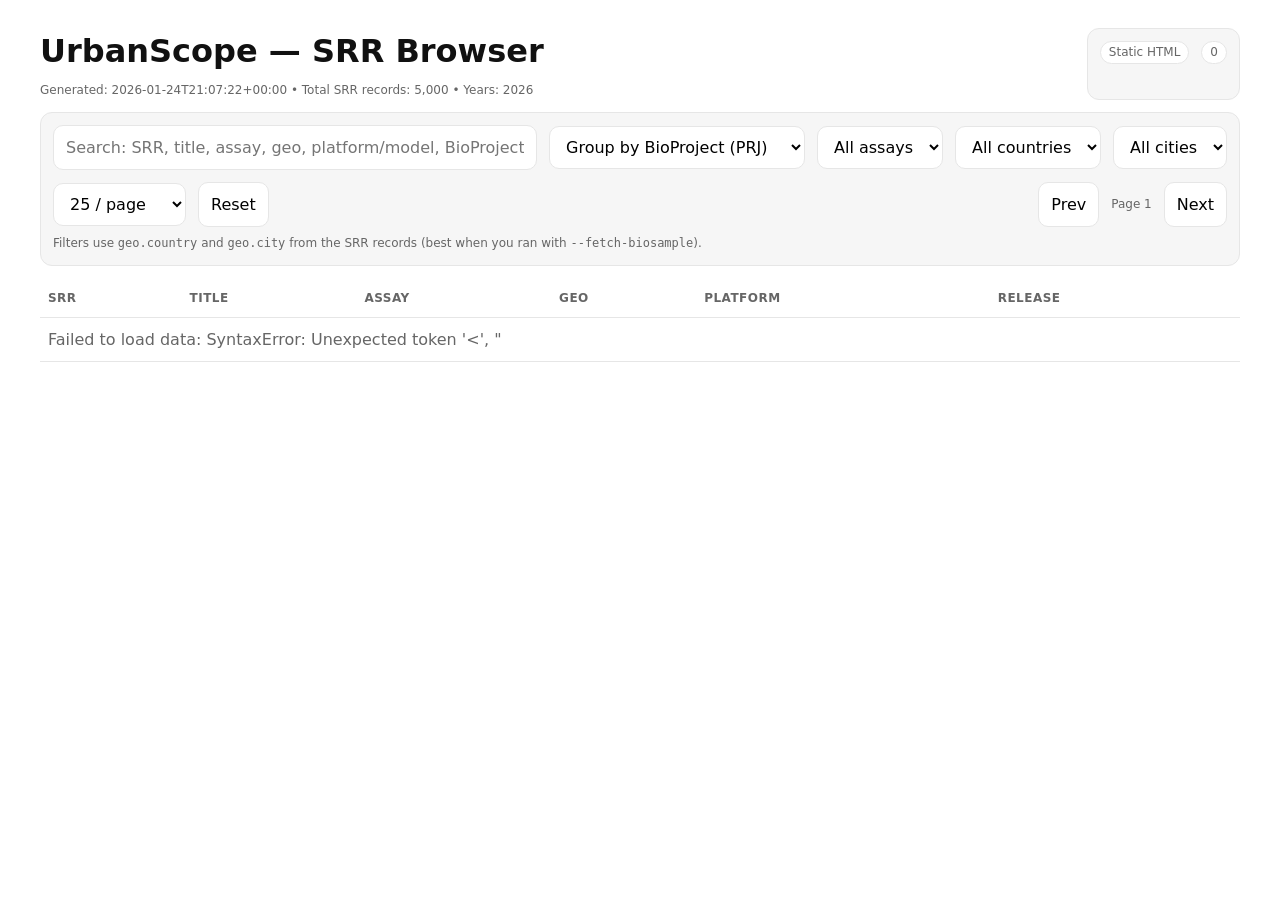
==== docs/index.html @ 5eda31ee "Add files via upload" ====
<!doctype html>
<html lang="en">
<head>
  <meta charset="utf-8" />
  <meta name="viewport" content="width=device-width,initial-scale=1" />
  <title>UrbanScope — SRR Browser</title>
  <style>
    :root { --fg:#111; --muted:#666; --bg:#fff; --card:#f6f6f6; --line:#e6e6e6; }
    body{font-family:system-ui,-apple-system,Segoe UI,Roboto,Arial,sans-serif;max-width:1200px;margin:28px auto;padding:0 16px;line-height:1.45;color:var(--fg);background:var(--bg)}
    h1{margin:0 0 8px 0}
    .muted{color:var(--muted)}
    .row{display:flex;gap:12px;flex-wrap:wrap;align-items:center}
    .card{background:var(--card);border:1px solid var(--line);border-radius:12px;padding:12px}
    input,select,button{font:inherit;padding:10px 12px;border:1px solid var(--line);border-radius:10px;background:#fff}
    input{min-width:320px;flex:1}
    button{cursor:pointer}
    button:disabled{opacity:.5;cursor:not-allowed}
    table{width:100%;border-collapse:collapse;margin-top:14px}
    th,td{padding:10px 8px;border-bottom:1px solid var(--line);vertical-align:top}
    th{font-size:12px;letter-spacing:.04em;text-transform:uppercase;color:var(--muted);text-align:left}
    .pill{display:inline-block;padding:2px 8px;border:1px solid var(--line);border-radius:999px;font-size:12px;color:var(--muted);background:#fff}
    .right{margin-left:auto}
    a{color:inherit;text-decoration:none}
    a:hover{text-decoration:underline}
    .small{font-size:12px}
    .nowrap{white-space:nowrap}
    .grid{display:grid;grid-template-columns:1fr;gap:10px}
    @media (min-width: 900px){ .grid{grid-template-columns: 1fr auto} }
    details{background:#fff;border:1px solid var(--line);border-radius:12px;padding:10px}
    details summary{list-style:none}
    details summary::-webkit-details-marker{display:none}
    .kvs{display:grid;grid-template-columns:160px 1fr;gap:6px 10px;margin-top:8px}
    .kvk{color:var(--muted);font-size:12px}
    .kvv{font-size:12px}
    .clip{display:-webkit-box;-webkit-line-clamp:3;-webkit-box-orient:vertical;overflow:hidden}
  </style>
</head>
<body>
  <div class="grid">
    <div>
      <h1>UrbanScope — SRR Browser</h1>
      <div class="muted small" id="meta">Loading…</div>
    </div>
    <div class="card">
      <div class="row">
        <span class="pill">Static HTML</span>
        <span class="pill" id="countPill">0</span>
      </div>
    </div>
  </div>

  <div class="card" style="margin-top:12px">
    <div class="row">
      <input id="q" placeholder="Search: SRR, title, assay, geo, platform/model, BioProject, Study, BioProject title…" />
      <select id="groupBy">
        <option value="bioproject" selected>Group by BioProject (PRJ)</option>
        <option value="study">Group by SRA Study (SRP)</option>
        <option value="none">No grouping (flat SRR)</option>
      </select>
      <select id="assay">
        <option value="">All assays</option>
      </select>
      <select id="country">
        <option value="">All countries</option>
      </select>
      <select id="city">
        <option value="">All cities</option>
      </select>
      <select id="pageSize">
        <option value="10">10 / page</option>
        <option value="25" selected>25 / page</option>
        <option value="50">50 / page</option>
        <option value="100">100 / page</option>
      </select>
      <button id="reset">Reset</button>
      <div class="right row">
        <button id="prev">Prev</button>
        <span class="small muted" id="pageInfo">Page 1</span>
        <button id="next">Next</button>
      </div>
    </div>
    <div class="small muted" style="margin-top:8px">
      Filters use <code>geo.country</code> and <code>geo.city</code> from the SRR records (best when you ran with <code>--fetch-biosample</code>).
    </div>
  </div>

  <table>
    <thead>
      <tr>
        <th class="nowrap">SRR</th>
        <th>Title</th>
        <th class="nowrap">Assay</th>
        <th>Geo</th>
        <th class="nowrap">Platform</th>
        <th class="nowrap">Release</th>
      </tr>
    </thead>
    <tbody id="rows">
      <tr><td colspan="6" class="muted">Loading…</td></tr>
    </tbody>
  </table>

<script>
  // Outputs:
  // - docs/db/srr_records.json
  // - docs/db/srr_index.json
  // - (optional) docs/db/bioprojects.json
  const base = new URL(".", window.location.href);
  const INDEX_URL = new URL("db/srr_index.json", base);
  const DATA_URL  = new URL("db/srr_records.json", base);
  const BIOPROJECTS_URL = new URL("db/bioprojects.json", base); // may 404 if absent

  let ALL = [];
  let FILTERED = [];
  let page = 1;
  let BP = null;

  const el = (id) => document.getElementById(id);

  function safeGet(obj, path, fallback="") {
    try {
      const v = path.split(".").reduce((o,k)=> (o && o[k] !== undefined) ? o[k] : undefined, obj);
      return (v === undefined || v === null) ? fallback : v;
    } catch(e) { return fallback; }
  }

  function normalize(s){ return (s ?? "").toString().toLowerCase().replace(/\s+/g," ").trim(); }

  function pickBioProjectAcc(r){
    const a = (safeGet(r, "runinfo_row.BioProject", "") || "").toString().trim();
    if (a) return a;
    return (safeGet(r, "bioproject.accession", "") || "").toString().trim();
  }

  function getBioProjectDetails(prj){
    if (!prj) return null;
    return (BP && BP[prj]) ? BP[prj] : null;
  }

  function bestBioProjectTitle(r){
    const embedded = safeGet(r, "bioproject.title", "");
    if (embedded) return embedded;
    const prj = pickBioProjectAcc(r);
    const d = getBioProjectDetails(prj);
    return d ? (d.title || "") : "";
  }

  function bestBioProjectDesc(r){
    const embedded = safeGet(r, "bioproject.description", "");
    if (embedded) return embedded;
    const prj = pickBioProjectAcc(r);
    const d = getBioProjectDetails(prj);
    return d ? (d.description || "") : "";
  }

  function buildSearchBlob(r){
    const prj = pickBioProjectAcc(r);
    const bpTitle = bestBioProjectTitle(r);
    const bpDesc  = bestBioProjectDesc(r);

    const parts = [
      r.srr,
      r.sra_uid,
      r.title,

      safeGet(r, "assay.assay_class"),
      safeGet(r, "assay.confidence"),

      safeGet(r, "geo.country"),
      safeGet(r, "geo.region"),
      safeGet(r, "geo.city"),
      safeGet(r, "geo.raw"),

      safeGet(r, "runinfo_row.Platform"),
      safeGet(r, "runinfo_row.Model"),
      safeGet(r, "runinfo_row.LibraryStrategy"),
      safeGet(r, "runinfo_row.LibrarySource"),
      safeGet(r, "runinfo_row.LibrarySelection"),
      prj,
      safeGet(r, "runinfo_row.BioSample"),
      safeGet(r, "runinfo_row.Study"),
      safeGet(r, "runinfo_row.SampleName"),
      safeGet(r, "runinfo_row.Sample"),
      safeGet(r, "runinfo_row.Experiment"),

      bpTitle,
      bpDesc,
      safeGet(r, "bioproject.center_name"),
      safeGet(r, "bioproject.data_type"),
    ].filter(Boolean);

    return normalize(parts.join(" | "));
  }

  function uniqSorted(arr){
    return Array.from(new Set(arr
      .map(x => (x ?? "").toString().trim())
      .filter(x => x.length > 0)))
      .sort((a,b)=>a.localeCompare(b));
  }

  function populateFilters(){
    const assays = uniqSorted(ALL.map(r => safeGet(r, "assay.assay_class")));
    const countries = uniqSorted(ALL.map(r => safeGet(r, "geo.country")));
    const cities = uniqSorted(ALL.map(r => safeGet(r, "geo.city")));

    const assaySel = el("assay");
    for (const a of assays){
      const opt=document.createElement("option");
      opt.value=a; opt.textContent=a;
      assaySel.appendChild(opt);
    }

    const countrySel = el("country");
    for (const c of countries){
      const opt=document.createElement("option");
      opt.value=c; opt.textContent=c;
      countrySel.appendChild(opt);
    }

    const citySel = el("city");
    for (const c of cities){
      const opt=document.createElement("option");
      opt.value=c; opt.textContent=c;
      citySel.appendChild(opt);
    }
  }

  function groupKey(r, mode){
    if (mode === "study") return safeGet(r, "runinfo_row.Study", "") || "NO_STUDY";
    if (mode === "bioproject") return pickBioProjectAcc(r) || "NO_BIOPROJECT";
    return "__FLAT__";
  }

  function groupLabel(key, mode){
    if (key === "NO_STUDY") return "No Study (SRP missing)";
    if (key === "NO_BIOPROJECT") return "No BioProject (PRJ missing)";
    if (mode === "study") return `Study: ${key}`;

    const bp = (BP && BP[key]) ? BP[key] : null;
    const suffix = bp && bp.title ? ` — ${bp.title}` : "";
    return `BioProject: ${key}${suffix}`;
  }

  function summarizeGroup(items){
    const assayCounts = {};
    const countryCounts = {};
    const platformCounts = {};

    for (const r of items){
      const a = safeGet(r, "assay.assay_class", "Unknown") || "Unknown";
      assayCounts[a] = (assayCounts[a]||0)+1;

      const c = safeGet(r, "geo.country", "") || "";
      if (c) countryCounts[c] = (countryCounts[c]||0)+1;

      const p = safeGet(r, "runinfo_row.Platform", "") || "";
      if (p) platformCounts[p] = (platformCounts[p]||0)+1;
    }

    function topK(map, k=3){
      return Object.entries(map).sort((a,b)=>b[1]-a[1]).slice(0,k);
    }

    return {
      n: items.length,
      assaysTop: topK(assayCounts, 4),
      countriesTop: topK(countryCounts, 3),
      platformsTop: topK(platformCounts, 3),
    };
  }

  function applyFilters(){
    const q = normalize(el("q").value);
    const assay = el("assay").value;
    const country = el("country").value;
    const city = el("city").value;

    FILTERED = ALL.filter(r=>{
      if (assay && safeGet(r, "assay.assay_class") !== assay) return false;
      if (country && safeGet(r, "geo.country") !== country) return false;
      if (city && safeGet(r, "geo.city") !== city) return false;

      if (q){
        const blob = r.__blob || (r.__blob = buildSearchBlob(r));
        if (!blob.includes(q)) return false;
      }
      return true;
    });

    page = 1;
    render();
  }

  function renderFlat(pageSize){
    const total = FILTERED.length;
    const pages = Math.max(1, Math.ceil(total / pageSize));
    page = Math.min(page, pages);

    el("countPill").textContent = `${total.toLocaleString()} runs`;
    el("prev").disabled = page <= 1;
    el("next").disabled = page >= pages;
    el("pageInfo").textContent = `Page ${page} / ${pages}`;

    const start = (page - 1) * pageSize;
    const slice = FILTERED.slice(start, start + pageSize);

    const tbody = el("rows");
    tbody.innerHTML = "";

    if (!slice.length){
      tbody.innerHTML = `<tr><td colspan="6" class="muted">No results.</td></tr>`;
      return;
    }

    for (const r of slice){
      const srr = r.srr || "";
      const srrUrl = safeGet(r, "ncbi.srr_url", "");
      const title = r.title || "";

      const prj = pickBioProjectAcc(r);
      const bpTitle = bestBioProjectTitle(r);

      const assay = safeGet(r, "assay.assay_class", "Unknown");
      const conf = safeGet(r, "assay.confidence", "");
      const country = safeGet(r, "geo.country", "");
      const city = safeGet(r, "geo.city", "");
      const lat = safeGet(r, "geo.lat", "");
      const lon = safeGet(r, "geo.lon", "");
      const geo = [city, country].filter(Boolean).join(", ") || "—";
      const geoExtra = (lat && lon) ? ` <span class="small muted">(${lat}, ${lon})</span>` : "";

      const platform = safeGet(r, "runinfo_row.Platform", "");
      const model = safeGet(r, "runinfo_row.Model", "");
      const release = safeGet(r, "runinfo_row.ReleaseDate", "");

      const bpLine = prj ? `<div class="small muted">BioProject: <b>${prj}</b>${bpTitle ? ` — ${bpTitle}` : ""}</div>` : "";

      const tr = document.createElement("tr");
      tr.innerHTML = `
        <td class="nowrap">
          ${srrUrl ? `<a href="${srrUrl}" target="_blank" rel="noreferrer">${srr}</a>` : srr}
          <div class="small muted nowrap">${r.sra_uid ? `UID ${r.sra_uid}` : ""}</div>
        </td>
        <td>
          ${title ? title : `<span class="muted">—</span>`}
          ${bpLine}
        </td>
        <td class="nowrap">
          <span class="pill">${assay}</span>
          ${conf ? `<div class="small muted">${conf}</div>` : ""}
        </td>
        <td>${geo}${geoExtra}</td>
        <td class="nowrap">
          ${platform || "—"}${model ? `<div class="small muted">${model}</div>` : ""}
        </td>
        <td class="nowrap">${release || "—"}</td>
      `;
      tbody.appendChild(tr);
    }
  }

  function renderGrouped(pageSize, mode){
    const groups = new Map();
    for (const r of FILTERED){
      const key = groupKey(r, mode);
      if (!groups.has(key)) groups.set(key, []);
      groups.get(key).push(r);
    }

    const groupList = Array.from(groups.entries())
      .map(([key, items]) => ({key, items}))
      .sort((a,b)=>b.items.length - a.items.length);

    const totalRuns = FILTERED.length;
    el("countPill").textContent = `${totalRuns.toLocaleString()} runs • ${groupList.length.toLocaleString()} groups`;

    const totalGroups = groupList.length;
    const pages = Math.max(1, Math.ceil(totalGroups / pageSize));
    page = Math.min(page, pages);

    el("prev").disabled = page <= 1;
    el("next").disabled = page >= pages;
    el("pageInfo").textContent = `Page ${page} / ${pages}`;

    const start = (page - 1) * pageSize;
    const slice = groupList.slice(start, start + pageSize);

    const tbody = el("rows");
    tbody.innerHTML = "";

    if (!slice.length){
      tbody.innerHTML = `<tr><td colspan="6" class="muted">No results.</td></tr>`;
      return;
    }

    for (const g of slice){
      const summary = summarizeGroup(g.items);
      const label = groupLabel(g.key, mode);

      // BioProject details for grouped-by-bioProject
      let bpDetails = null;
      if (mode === "bioproject") {
        // if not present in BP snapshot, try grabbing from first record's embedded field
        bpDetails = (BP && BP[g.key]) ? BP[g.key] : (g.items[0].bioproject || null);
      }

      const topRuns = g.items.slice(0, 20);

      const assays = summary.assaysTop.map(([k,v])=>`${k} (${v})`).join(", ") || "—";
      const countries = summary.countriesTop.map(([k,v])=>`${k} (${v})`).join(", ") || "—";
      const platforms = summary.platformsTop.map(([k,v])=>`${k} (${v})`).join(", ") || "—";

      const runLines = topRuns.map(r=>{
        const srr = r.srr || "";
        const url = safeGet(r, "ncbi.srr_url", "");
        const a = safeGet(r, "assay.assay_class", "Unknown");
        const c = safeGet(r, "geo.country", "");
        const city = safeGet(r, "geo.city", "");
        const geo = [city, c].filter(Boolean).join(", ");
        const rel = safeGet(r, "runinfo_row.ReleaseDate", "");
        const plat = safeGet(r, "runinfo_row.Platform", "");
        const model = safeGet(r, "runinfo_row.Model", "");
        return `<div class="small" style="margin:4px 0">
          ${url ? `<a href="${url}" target="_blank" rel="noreferrer"><b>${srr}</b></a>` : `<b>${srr}</b>`}
          <span class="muted"> — ${a}${geo ? ` — ${geo}` : ""}${plat ? ` — ${plat}` : ""}${model ? `/${model}` : ""}${rel ? ` — ${rel}` : ""}</span>
        </div>`;
      }).join("");

      const bpBox = (mode === "bioproject" && bpDetails && (bpDetails.title || bpDetails.description)) ? `
        <div class="kvs">
          <div class="kvk">BioProject title</div><div class="kvv">${bpDetails.title || "—"}</div>
          <div class="kvk">Center</div><div class="kvv">${bpDetails.center_name || "—"}</div>
          <div class="kvk">Data type</div><div class="kvv">${bpDetails.data_type || "—"}</div>
          <div class="kvk">Submission</div><div class="kvv">${bpDetails.submission_date || "—"}</div>
          <div class="kvk">Last update</div><div class="kvv">${bpDetails.last_update || "—"}</div>
          <div class="kvk">Description</div><div class="kvv"><div class="clip">${bpDetails.description || "—"}</div></div>
        </div>
      ` : "";

      const tr = document.createElement("tr");
      tr.innerHTML = `
        <td colspan="6">
          <details>
            <summary style="cursor:pointer; padding:6px 0">
              <b>${label}</b>
              <span class="pill" style="margin-left:8px">${summary.n.toLocaleString()} runs</span>
              <span class="small muted" style="margin-left:10px">
                Assays: ${assays} • Countries: ${countries} • Platforms: ${platforms}
              </span>
            </summary>
            <div style="margin-top:10px; padding-left:2px">
              ${bpBox}
              <div style="margin-top:10px">${runLines}</div>
              ${g.items.length > topRuns.length ? `<div class="small muted">…and ${(g.items.length - topRuns.length).toLocaleString()} more runs in this group (refine search/filters to narrow).</div>` : ""}
            </div>
          </details>
        </td>
      `;
      tbody.appendChild(tr);
    }
  }

  function render(){
    const mode = el("groupBy").value || "bioproject";
    const pageSize = parseInt(el("pageSize").value, 10);
    if (mode === "none") return renderFlat(pageSize);
    return renderGrouped(pageSize, mode);
  }

  async function boot(){
    // index
    try {
      const idx = await (await fetch(INDEX_URL, {cache:"no-store"})).json();
      el("meta").textContent = `Generated: ${idx.generated || "?"} • Total SRR records: ${(idx.total_srr_records || 0).toLocaleString()} • Years: ${(idx.years || []).join(", ")}`;
    } catch(e) {
      el("meta").textContent = "Loaded dataset.";
    }

    // optional bioprojects map
    try { BP = await (await fetch(BIOPROJECTS_URL, {cache:"no-store"})).json(); }
    catch(e) { BP = null; }

    // records
    const data = await (await fetch(DATA_URL, {cache:"no-store"})).json();
    ALL = Array.isArray(data) ? data : (data.items || []);
    FILTERED = ALL;

    populateFilters();
    applyFilters();
  }

  // listeners
  el("q").addEventListener("input", () => applyFilters());
  el("assay").addEventListener("change", () => applyFilters());
  el("country").addEventListener("change", () => applyFilters());
  el("city").addEventListener("change", () => applyFilters());
  el("groupBy").addEventListener("change", () => { page = 1; render(); });
  el("pageSize").addEventListener("change", () => { page = 1; render(); });

  el("reset").addEventListener("click", () => {
    el("q").value = "";
    el("assay").value = "";
    el("country").value = "";
    el("city").value = "";
    el("groupBy").value = "bioproject";
    page = 1;
    applyFilters();
  });

  el("prev").addEventListener("click", () => { page -= 1; render(); });
  el("next").addEventListener("click", () => { page += 1; render(); });

  boot().catch(err=>{
    el("rows").innerHTML = `<tr><td colspan="6" class="muted">Failed to load data: ${String(err)}</td></tr>`;
  });
</script>
</body>
</html>
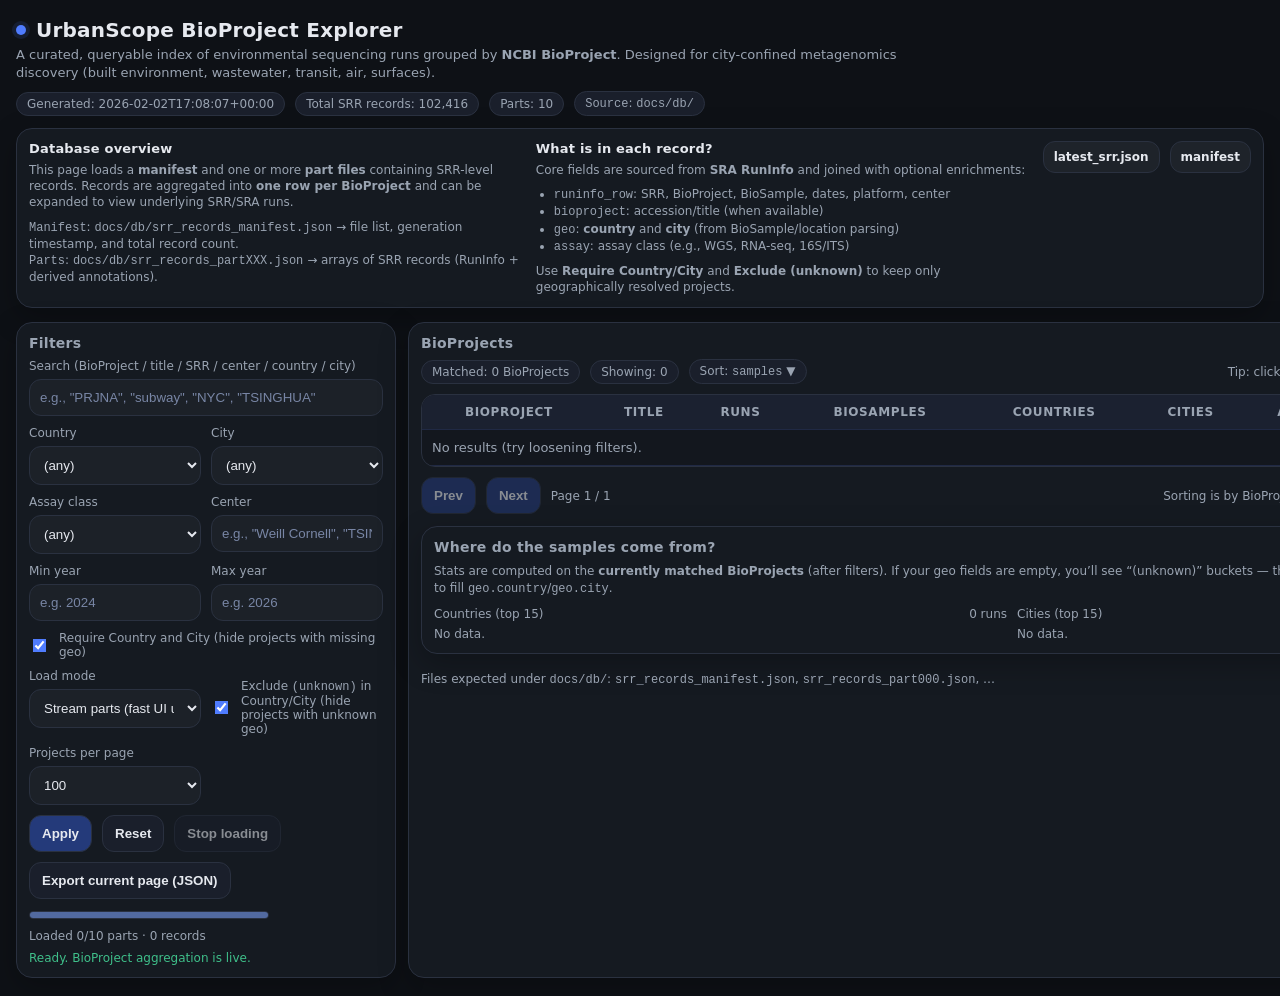
==== commit 67402726: "refactor" ====
--- a/docs/index.html
+++ b/docs/index.html
@@ -3,517 +3,1173 @@
 <head>
   <meta charset="utf-8" />
   <meta name="viewport" content="width=device-width,initial-scale=1" />
-  <title>UrbanScope — SRR Browser</title>
+  <title>UrbanScope — BioProject Explorer</title>
   <style>
-    :root { --fg:#111; --muted:#666; --bg:#fff; --card:#f6f6f6; --line:#e6e6e6; }
-    body{font-family:system-ui,-apple-system,Segoe UI,Roboto,Arial,sans-serif;max-width:1200px;margin:28px auto;padding:0 16px;line-height:1.45;color:var(--fg);background:var(--bg)}
-    h1{margin:0 0 8px 0}
+    :root{
+      --bg:#0e1116;
+      --panel:#151a21;
+      --fg:#e6e9ef;
+      --muted:#9aa4b2;
+      --line:#2a3140;
+      --chip:#1c2330;
+      --accent:#4f7cff;
+      --good:#3fbf8a;
+      --warn:#e0b454;
+      --bad:#e06666;
+    }
+    *{box-sizing:border-box}
+    body{
+      margin:0;
+      font-family:Inter, system-ui,-apple-system,Segoe UI,Roboto,Arial,sans-serif;
+      background:#0e1116;
+      color:var(--fg);
+    }
+    a{color:inherit}
+    .wrap{max-width:1400px;margin:18px auto;padding:0 16px;}
+    header{display:flex;justify-content:space-between;align-items:flex-start;gap:14px;flex-wrap:wrap}
+    h1{margin:0;font-size:20px;letter-spacing:.3px}
     .muted{color:var(--muted)}
-    .row{display:flex;gap:12px;flex-wrap:wrap;align-items:center}
-    .card{background:var(--card);border:1px solid var(--line);border-radius:12px;padding:12px}
-    input,select,button{font:inherit;padding:10px 12px;border:1px solid var(--line);border-radius:10px;background:#fff}
-    input{min-width:320px;flex:1}
-    button{cursor:pointer}
-    button:disabled{opacity:.5;cursor:not-allowed}
-    table{width:100%;border-collapse:collapse;margin-top:14px}
-    th,td{padding:10px 8px;border-bottom:1px solid var(--line);vertical-align:top}
-    th{font-size:12px;letter-spacing:.04em;text-transform:uppercase;color:var(--muted);text-align:left}
-    .pill{display:inline-block;padding:2px 8px;border:1px solid var(--line);border-radius:999px;font-size:12px;color:var(--muted);background:#fff}
-    .right{margin-left:auto}
-    a{color:inherit;text-decoration:none}
-    a:hover{text-decoration:underline}
+    .topline{display:flex;gap:10px;align-items:center;flex-wrap:wrap;margin-top:6px}
+    .pill{
+      font-size:12px;color:var(--muted);
+      border:1px solid var(--line); background:#1a1f2b;
+      padding:4px 10px;border-radius:999px;
+    }
+    .grid{display:grid;grid-template-columns:1fr;gap:12px;margin-top:14px}
+    @media(min-width:980px){
+      .grid{grid-template-columns:380px 1fr;}
+    }
+    .card{
+      background:#151a21;
+      border:1px solid var(--line); border-radius:16px; padding:12px;
+      box-shadow:0 10px 30px rgba(0,0,0,.25);
+    }
+    .card h2{margin:0 0 8px 0;font-size:14px;color:var(--muted);font-weight:600;letter-spacing:.25px}
+    .row{display:flex;gap:10px;flex-wrap:wrap;align-items:center}
+    label{font-size:12px;color:var(--muted);display:block;margin-bottom:6px}
+    input, select{
+      width:100%;
+      border-radius:12px;
+      border:1px solid var(--line);
+      background:rgba(255,255,255,.03);
+      color:var(--fg);
+      padding:10px 10px;
+      outline:none;
+    }
+    input::placeholder{color:rgba(159,176,218,.7)}
+    .two{display:grid;grid-template-columns:1fr 1fr;gap:10px}
+    .three{display:grid;grid-template-columns:1fr 1fr 1fr;gap:10px}
+    .btns{display:flex;gap:10px;flex-wrap:wrap;margin-top:10px}
+    button{
+      border-radius:12px;
+      border:1px solid var(--line);
+      background:#243a7a;
+      color:var(--fg);
+      padding:10px 12px;
+      cursor:pointer;
+      font-weight:600;
+    }
+    button.secondary{background:#1a1f2b}
+    button:disabled{opacity:.55;cursor:not-allowed}
+    .tableWrap{overflow:auto;border-radius:14px;border:1px solid var(--line)}
+    table{width:100%;border-collapse:collapse;min-width:1180px;background:rgba(0,0,0,.1)}
+    th, td{padding:10px 10px;border-bottom:1px solid rgba(38,49,85,.7);vertical-align:top}
+    th{
+      position:sticky;top:0;
+      background:#1b2130;
+      color:var(--muted);
+      font-size:12px;
+      text-transform:uppercase;
+      letter-spacing:.6px;
+      z-index:2;
+      cursor:pointer;
+      user-select:none;
+    }
+    td{font-size:13px}
+    .chips{display:flex;gap:6px;flex-wrap:wrap}
+    .chip{
+      font-size:12px;
+      padding:3px 8px;
+      border-radius:999px;
+      border:1px solid var(--line);
+      background:var(--chip);
+      color:var(--fg);
+      white-space:nowrap;
+    }
+    .chip.good{border-color:rgba(56,211,159,.35); background:rgba(56,211,159,.12)}
+    .chip.warn{border-color:rgba(255,204,102,.35); background:rgba(255,204,102,.12)}
+    .chip.bad{border-color:rgba(255,107,122,.35); background:rgba(255,107,122,.10)}
+    .mono{font-family:ui-monospace, SFMono-Regular, Menlo, Monaco, Consolas, "Liberation Mono", "Courier New", monospace}
     .small{font-size:12px}
-    .nowrap{white-space:nowrap}
-    .grid{display:grid;grid-template-columns:1fr;gap:10px}
-    @media (min-width: 900px){ .grid{grid-template-columns: 1fr auto} }
-    details{background:#fff;border:1px solid var(--line);border-radius:12px;padding:10px}
-    details summary{list-style:none}
-    details summary::-webkit-details-marker{display:none}
-    .kvs{display:grid;grid-template-columns:160px 1fr;gap:6px 10px;margin-top:8px}
-    .kvk{color:var(--muted);font-size:12px}
-    .kvv{font-size:12px}
-    .clip{display:-webkit-box;-webkit-line-clamp:3;-webkit-box-orient:vertical;overflow:hidden}
-  </style>
+    .title{font-weight:750}
+    .sub{color:var(--muted);font-size:12px;margin-top:3px;line-height:1.25}
+    .pager{display:flex;justify-content:space-between;align-items:center;gap:10px;flex-wrap:wrap;margin-top:10px}
+    .status{display:flex;gap:10px;align-items:center;flex-wrap:wrap}
+    .bar{height:8px;width:240px;border-radius:999px;background:rgba(255,255,255,.05);border:1px solid var(--line);overflow:hidden}
+    .bar > div{height:100%;background:rgba(122,162,255,.55);width:0%}
+    .err{color:var(--bad)}
+    .ok{color:var(--good)}
+    .footer{margin:18px 0;color:var(--muted);font-size:12px}
+    .hint{color:var(--muted);font-size:12px;line-height:1.35}
+    .rightTop{display:flex;gap:10px;align-items:center;flex-wrap:wrap}
+    .linkbtn{
+      display:inline-flex;gap:8px;align-items:center;
+      padding:8px 10px;border-radius:12px;border:1px solid var(--line);
+      background:rgba(255,255,255,.04);text-decoration:none;color:var(--fg);
+      font-size:12px;font-weight:600;
+    }
+
+    /* Expandable runs */
+    .expander{
+      display:none;
+      margin-top:10px;
+      border:1px solid var(--line);
+      border-radius:14px;
+      overflow:hidden;
+      background:rgba(0,0,0,.10);
+    }
+    .expanderHead{
+      display:flex;justify-content:space-between;align-items:center;gap:10px;flex-wrap:wrap;
+      padding:10px 12px;
+      border-bottom:1px solid rgba(38,49,85,.7);
+      background:rgba(18,26,51,.60);
+    }
+    .expanderBody{padding:0}
+    .miniWrap{overflow:auto}
+    .miniTable{width:100%;border-collapse:collapse;min-width:1020px}
+    .miniTable th{
+      position:sticky;top:0;
+      background:#1b2130;
+      z-index:1;
+      font-size:11px;
+    }
+    .miniTable th, .miniTable td{padding:8px 10px;border-bottom:1px solid rgba(38,49,85,.7)}
+    .tagbtn{
+      border-radius:999px;border:1px solid var(--line);
+      background:rgba(255,255,255,.04);
+      padding:6px 10px;
+      font-size:12px;font-weight:700;
+    }
+
+    /* Stats lists */
+    .statGrid{display:grid;grid-template-columns:1fr;gap:10px}
+    @media(min-width:980px){ .statGrid{grid-template-columns:1fr 1fr;} }
+    .statList{display:flex;flex-direction:column;gap:6px}
+    .statRow{
+      display:flex;align-items:center;gap:10px;
+      padding:8px 10px;border:1px solid rgba(38,49,85,.7);border-radius:12px;
+      background:#1a1f2b;
+    }
+    .statKey{min-width:160px;max-width:160px;overflow:hidden;text-overflow:ellipsis;white-space:nowrap}
+    .statBar{flex:1;height:8px;border-radius:999px;border:1px solid var(--line);background:rgba(255,255,255,.04);overflow:hidden}
+    .statBar > div{height:100%;width:0%;background:rgba(122,162,255,.55)}
+    .statVal{min-width:72px;text-align:right;color:var(--muted);font-variant-numeric:tabular-nums}
+  
+    /* Checkbox */
+    .checkrow{display:flex;gap:10px;align-items:center;flex-wrap:wrap;margin-top:10px}
+    .checkrow input[type="checkbox"]{width:auto;transform:scale(1.05);accent-color:var(--accent)}
+    .checkrow label{margin:0;display:flex;gap:10px;align-items:center;cursor:pointer}
+    
+</style>
 </head>
 <body>
-  <div class="grid">
-    <div>
-      <h1>UrbanScope — SRR Browser</h1>
-      <div class="muted small" id="meta">Loading…</div>
+  <div class="wrap">
+    
+<header>
+  <div style="min-width:280px;flex:1">
+    <div style="display:flex;align-items:flex-end;gap:12px;flex-wrap:wrap">
+      <div style="display:flex;flex-direction:column;gap:4px">
+        <div style="display:flex;align-items:center;gap:10px;flex-wrap:wrap">
+          <div style="width:10px;height:10px;border-radius:999px;background:var(--accent);box-shadow:0 0 0 4px rgba(79,124,255,.12)"></div>
+          <h1 style="margin:0;font-size:20px;letter-spacing:.2px">UrbanScope BioProject Explorer</h1>
+        </div>
+        <div class="muted" style="font-size:13px;line-height:1.35;max-width:920px">
+          A curated, queryable index of environmental sequencing runs grouped by <b>NCBI BioProject</b>.
+          Designed for city-confined metagenomics discovery (built environment, wastewater, transit, air, surfaces).
+        </div>
+      </div>
     </div>
-    <div class="card">
-      <div class="row">
-        <span class="pill">Static HTML</span>
-        <span class="pill" id="countPill">0</span>
+
+    <div class="topline" style="margin-top:10px">
+      <span class="pill" id="pGenerated">Loading…</span>
+      <span class="pill" id="pTotals">—</span>
+      <span class="pill" id="pParts">—</span>
+      <span class="pill"><span class="mono">Source</span>: <span class="mono">docs/db/</span></span>
+    </div>
+
+    <div class="card" style="margin-top:12px;padding:12px;border-radius:16px">
+      <div style="display:flex;justify-content:space-between;gap:12px;flex-wrap:wrap;align-items:flex-start">
+        <div style="min-width:260px;flex:1">
+          <div style="font-weight:700;font-size:13px;letter-spacing:.2px;margin-bottom:6px">Database overview</div>
+          <div class="hint" style="margin:0">
+            This page loads a <b>manifest</b> and one or more <b>part files</b> containing SRR-level records.
+            Records are aggregated into <b>one row per BioProject</b> and can be expanded to view underlying SRR/SRA runs.
+          </div>
+          <div class="hint" style="margin-top:8px">
+            <span class="mono">Manifest</span>:
+            <span class="mono">docs/db/srr_records_manifest.json</span> → file list, generation timestamp, and total record count.
+            <br/>
+            <span class="mono">Parts</span>:
+            <span class="mono">docs/db/srr_records_partXXX.json</span> → arrays of SRR records (RunInfo + derived annotations).
+          </div>
+        </div>
+
+        <div style="min-width:260px;flex:1">
+          <div style="font-weight:700;font-size:13px;letter-spacing:.2px;margin-bottom:6px">What is in each record?</div>
+          <div class="hint" style="margin:0">
+            Core fields are sourced from <b>SRA RunInfo</b> and joined with optional enrichments:
+            <ul style="margin:8px 0 0 18px;padding:0">
+              <li><span class="mono">runinfo_row</span>: SRR, BioProject, BioSample, dates, platform, center</li>
+              <li><span class="mono">bioproject</span>: accession/title (when available)</li>
+              <li><span class="mono">geo</span>: <b>country</b> and <b>city</b> (from BioSample/location parsing)</li>
+              <li><span class="mono">assay</span>: assay class (e.g., WGS, RNA-seq, 16S/ITS)</li>
+            </ul>
+          </div>
+          <div class="hint" style="margin-top:8px">
+            Use <b>Require Country/City</b> and <b>Exclude (unknown)</b> to keep only geographically resolved projects.
+          </div>
+        </div>
+
+        <div class="rightTop" style="align-items:flex-start">
+          <a class="linkbtn" href="./latest_srr.json" target="_blank" rel="noopener">latest_srr.json</a>
+          <a class="linkbtn" href="./db/srr_records_manifest.json" target="_blank" rel="noopener">manifest</a>
+        </div>
       </div>
     </div>
   </div>
-
-  <div class="card" style="margin-top:12px">
-    <div class="row">
-      <input id="q" placeholder="Search: SRR, title, assay, geo, platform/model, BioProject, Study, BioProject title…" />
-      <select id="groupBy">
-        <option value="bioproject" selected>Group by BioProject (PRJ)</option>
-        <option value="study">Group by SRA Study (SRP)</option>
-        <option value="none">No grouping (flat SRR)</option>
-      </select>
-      <select id="assay">
-        <option value="">All assays</option>
-      </select>
-      <select id="country">
-        <option value="">All countries</option>
-      </select>
-      <select id="city">
-        <option value="">All cities</option>
-      </select>
-      <select id="pageSize">
-        <option value="10">10 / page</option>
-        <option value="25" selected>25 / page</option>
-        <option value="50">50 / page</option>
-        <option value="100">100 / page</option>
-      </select>
-      <button id="reset">Reset</button>
-      <div class="right row">
-        <button id="prev">Prev</button>
-        <span class="small muted" id="pageInfo">Page 1</span>
-        <button id="next">Next</button>
+</header>
+
+
+    <div class="grid">
+      <div class="card">
+        <h2>Filters</h2>
+
+        <div class="row">
+          <div style="flex:1;min-width:240px">
+            <label>Search (BioProject / title / SRR / center / country / city)</label>
+            <input id="q" placeholder='e.g., "PRJNA", "subway", "NYC", "TSINGHUA"' />
+          </div>
+        </div>
+
+        <div class="two" style="margin-top:10px">
+          <div>
+            <label>Country</label>
+            <select id="country"><option value="">(any)</option></select>
+          </div>
+          <div>
+            <label>City</label>
+            <select id="city"><option value="">(any)</option></select>
+          </div>
+        </div>
+
+        <div class="two" style="margin-top:10px">
+          <div>
+            <label>Assay class</label>
+            <select id="assay"><option value="">(any)</option></select>
+          </div>
+          <div>
+            <label>Center</label>
+            <input id="center" placeholder='e.g., "Weill Cornell", "TSINGHUA"' />
+          </div>
+        </div>
+
+        <div class="two" style="margin-top:10px">
+          <div>
+            <label>Min year</label>
+            <input id="minYear" placeholder="e.g. 2024" inputmode="numeric" />
+          </div>
+          <div>
+            <label>Max year</label>
+            <input id="maxYear" placeholder="e.g. 2026" inputmode="numeric" />
+          </div>
+        </div>
+
+        <div class="checkrow">
+          <label for="requireGeo">
+            <input type="checkbox" id="requireGeo" checked />
+            <span class="small">Require Country <span class="muted">and</span> City (hide projects with missing geo)</span>
+          </label>
+        </div>
+
+        <div class="two" style="margin-top:10px">
+          <div>
+            <label>Load mode</label>
+            <select id="mode">
+              <option value="stream">Stream parts (fast UI updates)</option>
+              <option value="all">Load all parts (best for stats)</option>
+            </select>
+          </div>
+        <div class="checkrow">
+          <label for="excludeUnknown">
+            <input type="checkbox" id="excludeUnknown" checked />
+            <span class="small">Exclude <span class="mono">(unknown)</span> in Country/City (hide projects with unknown geo)</span>
+          </label>
+        </div>
+          <div>
+            <label>Projects per page</label>
+            <select id="perPage">
+              <option>25</option>
+              <option>50</option>
+              <option selected>100</option>
+              <option>200</option>
+              <option>500</option>
+            </select>
+          </div>
+        </div>
+
+        <div class="btns">
+          <button id="btnApply">Apply</button>
+          <button class="secondary" id="btnReset">Reset</button>
+          <button class="secondary" id="btnStop" disabled>Stop loading</button>
+          <button class="secondary" id="btnExport">Export current page (JSON)</button>
+        </div>
+
+        <div style="margin-top:12px">
+          <div class="status">
+            <div class="bar"><div id="prog"></div></div>
+            <div class="small muted" id="pLoad">—</div>
+          </div>
+          <div class="small muted" id="pMsg" style="margin-top:8px">—</div>
+        </div>
+      </div>
+
+      <div class="card">
+        <h2>BioProjects</h2>
+
+        <div class="row" style="justify-content:space-between">
+          <div class="row">
+            <span class="pill" id="pMatched">Matched: —</span>
+            <span class="pill" id="pShown">Showing: —</span>
+            <span class="pill">Sort: <span class="mono" id="sortKey">samples</span> <span id="sortDir">▼</span></span>
+          </div>
+          <div class="row small muted">
+            Tip: click a column header to sort · click “Expand” to see SRRs
+          </div>
+        </div>
+
+        <div class="tableWrap" style="margin-top:10px">
+          <table id="tbl">
+            <thead>
+              <tr>
+                <th data-k="bioproject">BioProject</th>
+                <th data-k="bioproject_title">Title</th>
+                <th data-k="samples">Runs</th>
+                <th data-k="biosamples">BioSamples</th>
+                <th data-k="countries">Countries</th>
+                <th data-k="cities">Cities</th>
+                <th data-k="assays">Assays</th>
+                <th data-k="years">Years</th>
+                <th data-k="expand">Details</th>
+              </tr>
+            </thead>
+            <tbody id="tbody">
+              <tr><td colspan="9" class="muted">Loading manifest…</td></tr>
+            </tbody>
+          </table>
+        </div>
+
+        <div class="pager">
+          <div class="row">
+            <button id="prev">Prev</button>
+            <button id="next">Next</button>
+            <span class="small muted" id="pageInfo">—</span>
+          </div>
+          <div class="small muted">
+            Sorting is by BioProject-level aggregates (runs, unique BioSamples, etc.).
+          </div>
+        </div>
+
+        <div class="card" style="margin-top:12px">
+          <h2>Where do the samples come from?</h2>
+          <div class="hint" style="margin-bottom:10px">
+            Stats are computed on the <b>currently matched BioProjects</b> (after filters). If your geo fields are empty,
+            you’ll see “(unknown)” buckets — that’s a sign your BioSample enrichment step needs to fill <span class="mono">geo.country</span>/<span class="mono">geo.city</span>.
+          </div>
+
+          <div class="statGrid">
+            <div>
+              <div class="row" style="justify-content:space-between;margin-bottom:6px">
+                <div class="muted small">Countries (top 15)</div>
+                <div class="muted small" id="countryTotal">—</div>
+              </div>
+              <div class="statList" id="countryStats"></div>
+            </div>
+            <div>
+              <div class="row" style="justify-content:space-between;margin-bottom:6px">
+                <div class="muted small">Cities (top 15)</div>
+                <div class="muted small" id="cityTotal">—</div>
+              </div>
+              <div class="statList" id="cityStats"></div>
+            </div>
+          </div>
+        </div>
+
+        <div class="footer">
+          Files expected under <span class="mono">docs/db/</span>:
+          <span class="mono">srr_records_manifest.json</span>,
+          <span class="mono">srr_records_part000.json</span>, …
+        </div>
       </div>
     </div>
-    <div class="small muted" style="margin-top:8px">
-      Filters use <code>geo.country</code> and <code>geo.city</code> from the SRR records (best when you ran with <code>--fetch-biosample</code>).
-    </div>
   </div>
 
-  <table>
-    <thead>
-      <tr>
-        <th class="nowrap">SRR</th>
-        <th>Title</th>
-        <th class="nowrap">Assay</th>
-        <th>Geo</th>
-        <th class="nowrap">Platform</th>
-        <th class="nowrap">Release</th>
-      </tr>
-    </thead>
-    <tbody id="rows">
-      <tr><td colspan="6" class="muted">Loading…</td></tr>
-    </tbody>
-  </table>
-
 <script>
-  // Outputs:
-  // - docs/db/srr_records.json
-  // - docs/db/srr_index.json
-  // - (optional) docs/db/bioprojects.json
-  const base = new URL(".", window.location.href);
-  const INDEX_URL = new URL("db/srr_index.json", base);
-  const DATA_URL  = new URL("db/srr_records.json", base);
-  const BIOPROJECTS_URL = new URL("db/bioprojects.json", base); // may 404 if absent
-
-  let ALL = [];
-  let FILTERED = [];
+(() => {
+  // --------- Config ----------
+  const MANIFEST_URL = "./db/srr_records_manifest.json";
+  const PART_BASE = "./db/"; // we normalize manifest paths that include docs/db\...
+
+  // --------- State ----------
+  let manifest = null;
+  let allRuns = [];          // SRR-level records
+  let allProjects = [];      // BioProject-level aggregates
+  let matchedProjects = [];
   let page = 1;
-  let BP = null;
-
+  let perPage = 100;
+  let sortKey = "samples";
+  let sortAsc = false;
+  let aborter = null;
+
+  // --------- Elements ----------
   const el = (id) => document.getElementById(id);
-
-  function safeGet(obj, path, fallback="") {
-    try {
-      const v = path.split(".").reduce((o,k)=> (o && o[k] !== undefined) ? o[k] : undefined, obj);
-      return (v === undefined || v === null) ? fallback : v;
-    } catch(e) { return fallback; }
-  }
-
-  function normalize(s){ return (s ?? "").toString().toLowerCase().replace(/\s+/g," ").trim(); }
-
-  function pickBioProjectAcc(r){
-    const a = (safeGet(r, "runinfo_row.BioProject", "") || "").toString().trim();
-    if (a) return a;
-    return (safeGet(r, "bioproject.accession", "") || "").toString().trim();
-  }
-
-  function getBioProjectDetails(prj){
-    if (!prj) return null;
-    return (BP && BP[prj]) ? BP[prj] : null;
-  }
-
-  function bestBioProjectTitle(r){
-    const embedded = safeGet(r, "bioproject.title", "");
-    if (embedded) return embedded;
-    const prj = pickBioProjectAcc(r);
-    const d = getBioProjectDetails(prj);
-    return d ? (d.title || "") : "";
-  }
-
-  function bestBioProjectDesc(r){
-    const embedded = safeGet(r, "bioproject.description", "");
-    if (embedded) return embedded;
-    const prj = pickBioProjectAcc(r);
-    const d = getBioProjectDetails(prj);
-    return d ? (d.description || "") : "";
-  }
-
-  function buildSearchBlob(r){
-    const prj = pickBioProjectAcc(r);
-    const bpTitle = bestBioProjectTitle(r);
-    const bpDesc  = bestBioProjectDesc(r);
-
-    const parts = [
-      r.srr,
-      r.sra_uid,
-      r.title,
-
-      safeGet(r, "assay.assay_class"),
-      safeGet(r, "assay.confidence"),
-
-      safeGet(r, "geo.country"),
-      safeGet(r, "geo.region"),
-      safeGet(r, "geo.city"),
-      safeGet(r, "geo.raw"),
-
-      safeGet(r, "runinfo_row.Platform"),
-      safeGet(r, "runinfo_row.Model"),
-      safeGet(r, "runinfo_row.LibraryStrategy"),
-      safeGet(r, "runinfo_row.LibrarySource"),
-      safeGet(r, "runinfo_row.LibrarySelection"),
-      prj,
-      safeGet(r, "runinfo_row.BioSample"),
-      safeGet(r, "runinfo_row.Study"),
-      safeGet(r, "runinfo_row.SampleName"),
-      safeGet(r, "runinfo_row.Sample"),
-      safeGet(r, "runinfo_row.Experiment"),
-
-      bpTitle,
-      bpDesc,
-      safeGet(r, "bioproject.center_name"),
-      safeGet(r, "bioproject.data_type"),
-    ].filter(Boolean);
-
-    return normalize(parts.join(" | "));
-  }
-
-  function uniqSorted(arr){
-    return Array.from(new Set(arr
-      .map(x => (x ?? "").toString().trim())
-      .filter(x => x.length > 0)))
-      .sort((a,b)=>a.localeCompare(b));
-  }
-
-  function populateFilters(){
-    const assays = uniqSorted(ALL.map(r => safeGet(r, "assay.assay_class")));
-    const countries = uniqSorted(ALL.map(r => safeGet(r, "geo.country")));
-    const cities = uniqSorted(ALL.map(r => safeGet(r, "geo.city")));
-
-    const assaySel = el("assay");
-    for (const a of assays){
-      const opt=document.createElement("option");
-      opt.value=a; opt.textContent=a;
-      assaySel.appendChild(opt);
-    }
-
-    const countrySel = el("country");
-    for (const c of countries){
-      const opt=document.createElement("option");
-      opt.value=c; opt.textContent=c;
-      countrySel.appendChild(opt);
-    }
-
-    const citySel = el("city");
-    for (const c of cities){
-      const opt=document.createElement("option");
-      opt.value=c; opt.textContent=c;
-      citySel.appendChild(opt);
-    }
-  }
-
-  function groupKey(r, mode){
-    if (mode === "study") return safeGet(r, "runinfo_row.Study", "") || "NO_STUDY";
-    if (mode === "bioproject") return pickBioProjectAcc(r) || "NO_BIOPROJECT";
-    return "__FLAT__";
-  }
-
-  function groupLabel(key, mode){
-    if (key === "NO_STUDY") return "No Study (SRP missing)";
-    if (key === "NO_BIOPROJECT") return "No BioProject (PRJ missing)";
-    if (mode === "study") return `Study: ${key}`;
-
-    const bp = (BP && BP[key]) ? BP[key] : null;
-    const suffix = bp && bp.title ? ` — ${bp.title}` : "";
-    return `BioProject: ${key}${suffix}`;
-  }
-
-  function summarizeGroup(items){
-    const assayCounts = {};
-    const countryCounts = {};
-    const platformCounts = {};
-
-    for (const r of items){
-      const a = safeGet(r, "assay.assay_class", "Unknown") || "Unknown";
-      assayCounts[a] = (assayCounts[a]||0)+1;
-
-      const c = safeGet(r, "geo.country", "") || "";
-      if (c) countryCounts[c] = (countryCounts[c]||0)+1;
-
-      const p = safeGet(r, "runinfo_row.Platform", "") || "";
-      if (p) platformCounts[p] = (platformCounts[p]||0)+1;
-    }
-
-    function topK(map, k=3){
-      return Object.entries(map).sort((a,b)=>b[1]-a[1]).slice(0,k);
-    }
-
-    return {
-      n: items.length,
-      assaysTop: topK(assayCounts, 4),
-      countriesTop: topK(countryCounts, 3),
-      platformsTop: topK(platformCounts, 3),
-    };
-  }
-
-  function applyFilters(){
-    const q = normalize(el("q").value);
-    const assay = el("assay").value;
-    const country = el("country").value;
-    const city = el("city").value;
-
-    FILTERED = ALL.filter(r=>{
-      if (assay && safeGet(r, "assay.assay_class") !== assay) return false;
-      if (country && safeGet(r, "geo.country") !== country) return false;
-      if (city && safeGet(r, "geo.city") !== city) return false;
-
-      if (q){
-        const blob = r.__blob || (r.__blob = buildSearchBlob(r));
-        if (!blob.includes(q)) return false;
+  const tbody = el("tbody");
+  const prog = el("prog");
+
+  const pGenerated = el("pGenerated");
+  const pTotals = el("pTotals");
+  const pParts = el("pParts");
+  const pLoad = el("pLoad");
+  const pMsg = el("pMsg");
+
+  const pShown = el("pShown");
+  const pMatched = el("pMatched");
+  const pageInfo = el("pageInfo");
+
+  const q = el("q");
+  const assay = el("assay");
+  const country = el("country");
+  const city = el("city");
+  const center = el("center");
+  const minYear = el("minYear");
+  const maxYear = el("maxYear");
+  const mode = el("mode");
+  const perPageSel = el("perPage");
+  const requireGeo = el("requireGeo");
+  const excludeUnknown = el("excludeUnknown");
+
+  const btnApply = el("btnApply");
+  const btnReset = el("btnReset");
+  const btnStop = el("btnStop");
+  const btnExport = el("btnExport");
+
+  const prev = el("prev");
+  const next = el("next");
+
+  const countryStats = el("countryStats");
+  const cityStats = el("cityStats");
+  const countryTotal = el("countryTotal");
+  const cityTotal = el("cityTotal");
+
+  // --------- Helpers ----------
+  const norm = (s) => (s ?? "").toString().trim();
+  const lower = (s) => norm(s).toLowerCase();
+  const uniq = (arr) => Array.from(new Set(arr.filter(Boolean)));
+
+  function isUnknownGeo(v) {
+    const s = norm(v);
+    return (!s) || (s.toLowerCase() === "(unknown)");
+  }
+
+  function escapeHtml(s) {
+    return (s ?? "").toString()
+      .replaceAll("&", "&amp;")
+      .replaceAll("<", "&lt;")
+      .replaceAll(">", "&gt;")
+      .replaceAll('"', "&quot;")
+      .replaceAll("'", "&#039;");
+  }
+
+  function safeInt(x) {
+    const n = parseInt((x ?? "").toString(), 10);
+    return Number.isFinite(n) ? n : null;
+  }
+
+  function safeYearFromRec(rec) {
+    // Prefer ReleaseDate -> year
+    const rd = rec?.runinfo_row?.ReleaseDate || rec?.runinfo_row?.LoadDate || "";
+    const m = rd.match(/^(\d{4})-/);
+    if (m) return safeInt(m[1]);
+    return null;
+  }
+
+  function normalizePartPath(p) {
+    // Manifest can contain paths like "docs/db\\srr_records_part000.json"
+    let s = (p ?? "").toString().replaceAll("\\", "/");
+    // Strip leading docs/ if present
+    if (s.startsWith("docs/")) s = s.slice(5);
+    // If it's just a filename, prefix PART_BASE
+    if (!s.includes("/")) s = PART_BASE + s;
+    // Ensure it begins with ./db/ for GitHub Pages relative access
+    if (s.startsWith("db/")) s = "./" + s;
+    if (!s.startsWith("./")) s = "./" + s.replace(/^\/+/, "");
+    return s;
+  }
+
+  function setProgress(done, total) {
+    const pct = total ? Math.round((done / total) * 100) : 0;
+    prog.style.width = `${pct}%`;
+  }
+
+  function setMsg(html, cls="muted") {
+    pMsg.className = "small " + cls;
+    pMsg.innerHTML = html;
+  }
+
+  function getBPAcc(rec) {
+    return rec?.runinfo_row?.BioProject || rec?.bioproject?.accession || "";
+  }
+  function getBPTitle(rec) {
+    return rec?.bioproject?.title || rec?.bioproject?.bioproject_title || rec?.bioproject?.name || "";
+  }
+  function getAssayClass(rec) {
+    return rec?.assay?.assay_class || rec?.runinfo_row?.LibraryStrategy || "Unknown";
+  }
+  function getCountry(rec) {
+    return rec?.geo?.country || "";
+  }
+  function getCity(rec) {
+    return rec?.geo?.city || "";
+  }
+  function getCenter(rec) {
+    return rec?.runinfo_row?.CenterName || "";
+  }
+  function getSRR(rec) {
+    return rec?.srr || rec?.runinfo_row?.Run || "";
+  }
+  function getSRAStudy(rec) {
+    return rec?.runinfo_row?.SRAStudy || "";
+  }
+  function getBioSample(rec) {
+    return rec?.runinfo_row?.BioSample || rec?.geo?.biosample_accession || "";
+  }
+  function getSampleName(rec) {
+    return rec?.runinfo_row?.SampleName || "";
+  }
+  function getSciName(rec) {
+    return rec?.runinfo_row?.ScientificName || "";
+  }
+  function getPlatform(rec) {
+    const p = rec?.runinfo_row?.Platform || "";
+    const m = rec?.runinfo_row?.Model || "";
+    return (p && m) ? `${p} / ${m}` : (p || m);
+  }
+  function getLayout(rec) {
+    return rec?.runinfo_row?.LibraryLayout || "";
+  }
+  function getLibSource(rec) {
+    return rec?.runinfo_row?.LibrarySource || "";
+  }
+
+  // --------- Aggregation ----------
+  function buildProjectsFromRuns(runs) {
+    const map = new Map();
+    for (const rec of runs) {
+      const bp = norm(getBPAcc(rec)) || "(no_bioproject)";
+      if (!map.has(bp)) {
+        map.set(bp, {
+          bioproject: bp,
+          title: norm(getBPTitle(rec)),
+          bioproject_url: rec?.ncbi?.bioproject_url || (bp && bp !== "(no_bioproject)"
+            ? `https://www.ncbi.nlm.nih.gov/bioproject/?term=${encodeURIComponent(bp)}`
+            : ""),
+          runs: [],
+        });
       }
-      return true;
-    });
+      const obj = map.get(bp);
+      if (!obj.title) obj.title = norm(getBPTitle(rec));
+      obj.runs.push(rec);
+    }
+
+    // Derive aggregates
+    const projects = [];
+    for (const [bp, obj] of map.entries()) {
+      const yrs = obj.runs.map(safeYearFromRec).filter(y => y != null);
+      const assays = uniq(obj.runs.map(getAssayClass));
+      const countries = obj.runs.map(getCountry).map(norm).filter(Boolean);
+      const cities = obj.runs.map(getCity).map(norm).filter(Boolean);
+      const centers = obj.runs.map(getCenter).map(norm).filter(Boolean);
+
+      const biosamples = uniq(obj.runs.map(getBioSample).map(norm).filter(Boolean));
+      const minY = yrs.length ? Math.min(...yrs) : null;
+      const maxY = yrs.length ? Math.max(...yrs) : null;
+
+      projects.push({
+        bioproject: bp,
+        title: obj.title,
+        bioproject_url: obj.bioproject_url,
+        samples: obj.runs.length,
+        biosamples: biosamples.length,
+        assays,
+        min_year: minY,
+        max_year: maxY,
+        countries_top: topCounts(countries, 3),
+        cities_top: topCounts(cities, 3),
+        centers_top: topCounts(centers, 2),
+        runs: obj.runs,
+      });
+    }
+    return projects;
+  }
+
+  function topCounts(values, k=3) {
+    const counts = {};
+    for (const v of values) {
+      const key = v || "(unknown)";
+      counts[key] = (counts[key] || 0) + 1;
+    }
+    const arr = Object.entries(counts).sort((a,b) => b[1]-a[1]).slice(0,k);
+    return arr; // [ [name, count], ... ]
+  }
+
+  function countMap(values, unknownLabel="(unknown)") {
+    const m = new Map();
+    for (const v of values) {
+      const key = norm(v) || unknownLabel;
+      m.set(key, (m.get(key) || 0) + 1);
+    }
+    return Array.from(m.entries()).sort((a,b) => b[1]-a[1]);
+  }
+
+  // --------- Filtering ----------
+  function projectMatches(p) {
+    const qq = lower(q.value);
+    const wantAssay = norm(assay.value);
+    const wantCountry = norm(country.value);
+    const wantCity = norm(city.value);
+    const wantCenter = lower(center.value);
+    const minY = safeInt(minYear.value);
+    const maxY = safeInt(maxYear.value);
+
+    // Geo completeness filter (enabled by default)
+    // - requireGeo: require at least one run with BOTH country and city
+    // - excludeUnknown: treat "(unknown)" as missing and hide projects with unknown geo
+    const wantRequireGeo = (requireGeo && requireGeo.checked) ? true : false;
+    const wantExcludeUnknown = (excludeUnknown && excludeUnknown.checked) ? true : false;
+
+    if (wantRequireGeo || wantExcludeUnknown) {
+      const hasCountry = p.runs.some(r => !isUnknownGeo(getCountry(r)));
+      const hasCity = p.runs.some(r => !isUnknownGeo(getCity(r)));
+      if (!(hasCountry && hasCity)) return false;
+    }
+
+    if (wantExcludeUnknown) {
+      // If ANY run has unknown country OR unknown city, exclude the BioProject
+      const anyUnknown = p.runs.some(r => isUnknownGeo(getCountry(r)) || isUnknownGeo(getCity(r)));
+      if (anyUnknown) return false;
+    }
+
+    // Year filter uses project min/max (if missing, it passes unless min/max explicitly require overlap)
+    if (minY != null) {
+      if (p.max_year == null) return false;
+      if (p.max_year < minY) return false;
+    }
+    if (maxY != null) {
+      if (p.min_year == null) return false;
+      if (p.min_year > maxY) return false;
+    }
+
+    if (wantAssay) {
+      if (!p.assays.includes(wantAssay)) return false;
+    }
+
+    if (wantCountry) {
+      const countries = p.runs.map(r => norm(getCountry(r)) || "(unknown)");
+      if (!countries.includes(wantCountry)) return false;
+    }
+    if (wantCity) {
+      const cities = p.runs.map(r => norm(getCity(r)) || "(unknown)");
+      if (!cities.includes(wantCity)) return false;
+    }
+
+    if (wantCenter) {
+      const centers = p.runs.map(r => lower(getCenter(r)));
+      if (!centers.some(c => c.includes(wantCenter))) return false;
+    }
+
+    if (qq) {
+      // Search across bp, title, SRRs, centers, geo
+      const srrs = p.runs.slice(0, 200).map(r => norm(getSRR(r))).join(" "); // cap to avoid huge strings
+      const centers = p.centers_top.map(x => x[0]).join(" ");
+      const blob = `${p.bioproject} ${p.title} ${srrs} ${centers} ${p.countries_top.map(x=>x[0]).join(" ")} ${p.cities_top.map(x=>x[0]).join(" ")} ${p.assays.join(" ")}`.toLowerCase();
+      if (!blob.includes(qq)) return false;
+    }
+
+    return true;
+  }
+
+  function applyFilters() {
+    // Rebuild projects from runs (stream mode grows over time)
+    allProjects = buildProjectsFromRuns(allRuns);
+
+    // Refresh filter dropdowns (based on runs, not projects)
+    populateFacets();
+
+    matchedProjects = allProjects.filter(projectMatches);
+    matchedProjects.sort(sortFn);
 
     page = 1;
     render();
-  }
-
-  function renderFlat(pageSize){
-    const total = FILTERED.length;
-    const pages = Math.max(1, Math.ceil(total / pageSize));
+    renderStats();
+  }
+
+  // --------- Sorting ----------
+  function sortVal(p, k) {
+    switch (k) {
+      case "bioproject": return p.bioproject;
+      case "bioproject_title": return p.title || "";
+      case "samples": return p.samples;
+      case "biosamples": return p.biosamples;
+      case "countries": return (p.countries_top?.[0]?.[0] || "");
+      case "cities": return (p.cities_top?.[0]?.[0] || "");
+      case "assays": return p.assays.join(", ");
+      case "years": return (p.min_year ?? -1);
+      default: return p.samples;
+    }
+  }
+
+  function sortFn(a,b) {
+    const ak = sortVal(a, sortKey);
+    const bk = sortVal(b, sortKey);
+    if (ak === bk) return 0;
+    if (ak == null) return sortAsc ? 1 : -1;
+    if (bk == null) return sortAsc ? -1 : 1;
+    return sortAsc ? (ak > bk ? 1 : -1) : (ak < bk ? 1 : -1);
+  }
+
+  function setSort(k) {
+    if (k === "expand") return;
+    if (sortKey === k) sortAsc = !sortAsc;
+    else { sortKey = k; sortAsc = (k === "bioproject" || k === "bioproject_title" || k === "countries" || k === "cities" || k === "assays" || k === "years") ? true : false; }
+    el("sortKey").textContent = k;
+    el("sortDir").textContent = sortAsc ? "▲" : "▼";
+    matchedProjects.sort(sortFn);
+    render();
+    renderStats();
+  }
+
+  // --------- Rendering ----------
+  function render() {
+    perPage = parseInt(perPageSel.value, 10) || 100;
+    const total = matchedProjects.length;
+    const pages = Math.max(1, Math.ceil(total / perPage));
     page = Math.min(page, pages);
 
-    el("countPill").textContent = `${total.toLocaleString()} runs`;
-    el("prev").disabled = page <= 1;
-    el("next").disabled = page >= pages;
-    el("pageInfo").textContent = `Page ${page} / ${pages}`;
-
-    const start = (page - 1) * pageSize;
-    const slice = FILTERED.slice(start, start + pageSize);
-
-    const tbody = el("rows");
-    tbody.innerHTML = "";
-
-    if (!slice.length){
-      tbody.innerHTML = `<tr><td colspan="6" class="muted">No results.</td></tr>`;
+    const start = (page - 1) * perPage;
+    const end = Math.min(total, start + perPage);
+    const slice = matchedProjects.slice(start, end);
+
+    pMatched.textContent = `Matched: ${total.toLocaleString()} BioProjects`;
+    pShown.textContent = `Showing: ${slice.length.toLocaleString()}`;
+    pageInfo.textContent = `Page ${page} / ${pages}`;
+
+    prev.disabled = page <= 1;
+    next.disabled = page >= pages;
+
+    if (!slice.length) {
+      tbody.innerHTML = `<tr><td colspan="9" class="muted">No results (try loosening filters).</td></tr>`;
       return;
     }
-
-    for (const r of slice){
-      const srr = r.srr || "";
-      const srrUrl = safeGet(r, "ncbi.srr_url", "");
-      const title = r.title || "";
-
-      const prj = pickBioProjectAcc(r);
-      const bpTitle = bestBioProjectTitle(r);
-
-      const assay = safeGet(r, "assay.assay_class", "Unknown");
-      const conf = safeGet(r, "assay.confidence", "");
-      const country = safeGet(r, "geo.country", "");
-      const city = safeGet(r, "geo.city", "");
-      const lat = safeGet(r, "geo.lat", "");
-      const lon = safeGet(r, "geo.lon", "");
-      const geo = [city, country].filter(Boolean).join(", ") || "—";
-      const geoExtra = (lat && lon) ? ` <span class="small muted">(${lat}, ${lon})</span>` : "";
-
-      const platform = safeGet(r, "runinfo_row.Platform", "");
-      const model = safeGet(r, "runinfo_row.Model", "");
-      const release = safeGet(r, "runinfo_row.ReleaseDate", "");
-
-      const bpLine = prj ? `<div class="small muted">BioProject: <b>${prj}</b>${bpTitle ? ` — ${bpTitle}` : ""}</div>` : "";
-
-      const tr = document.createElement("tr");
-      tr.innerHTML = `
-        <td class="nowrap">
-          ${srrUrl ? `<a href="${srrUrl}" target="_blank" rel="noreferrer">${srr}</a>` : srr}
-          <div class="small muted nowrap">${r.sra_uid ? `UID ${r.sra_uid}` : ""}</div>
+    tbody.innerHTML = slice.map(projectToRow).join("");
+
+    // Wire expanders
+    for (const tr of tbody.querySelectorAll("tr[data-bp]")) {
+      const bp = tr.getAttribute("data-bp");
+      const btn = tr.querySelector("button[data-expand]");
+      const box = tr.querySelector(".expander");
+      if (btn && box) {
+        btn.addEventListener("click", () => {
+          const isOpen = box.style.display !== "none";
+          box.style.display = isOpen ? "none" : "block";
+          btn.textContent = isOpen ? "Expand" : "Collapse";
+          btn.classList.toggle("secondary", isOpen);
+          if (!isOpen) renderRunsInto(box, bp);
+        });
+      }
+    }
+  }
+
+  function projectToRow(p) {
+    const bp = escapeHtml(p.bioproject);
+    const bpUrl = p.bioproject_url || (p.bioproject && p.bioproject !== "(no_bioproject)"
+      ? `https://www.ncbi.nlm.nih.gov/bioproject/?term=${encodeURIComponent(p.bioproject)}`
+      : "#");
+
+    const countries = p.countries_top.length
+      ? p.countries_top.map(([k,v]) => `<span class="chip">${escapeHtml(k)} <span class="muted">(${v})</span></span>`).join("")
+      : `<span class="muted">—</span>`;
+
+    const cities = p.cities_top.length
+      ? p.cities_top.map(([k,v]) => `<span class="chip">${escapeHtml(k)} <span class="muted">(${v})</span></span>`).join("")
+      : `<span class="muted">—</span>`;
+
+    const assays = (p.assays?.length)
+      ? p.assays.slice(0,4).map(a => `<span class="chip ${a === "Unknown" ? "warn" : "good"}">${escapeHtml(a)}</span>`).join("")
+      : `<span class="muted">—</span>`;
+
+    const years = (p.min_year != null || p.max_year != null)
+      ? `<span class="mono">${p.min_year ?? "—"}–${p.max_year ?? "—"}</span>`
+      : `<span class="muted">—</span>`;
+
+    const centers = p.centers_top?.length
+      ? `<div class="sub">Centers: ${p.centers_top.map(([k,v]) => `${escapeHtml(k)} (${v})`).join(", ")}</div>`
+      : ``;
+
+    return `
+      <tr data-bp="${escapeHtml(p.bioproject)}">
+        <td class="mono">
+          ${p.bioproject && p.bioproject !== "(no_bioproject)"
+            ? `<a href="${bpUrl}" target="_blank" rel="noopener">${bp}</a>`
+            : `<span class="muted">${bp}</span>`
+          }
         </td>
         <td>
-          ${title ? title : `<span class="muted">—</span>`}
-          ${bpLine}
+          <div class="title">${p.title ? escapeHtml(p.title) : `<span class="muted">—</span>`}</div>
+          ${centers}
         </td>
-        <td class="nowrap">
-          <span class="pill">${assay}</span>
-          ${conf ? `<div class="small muted">${conf}</div>` : ""}
+        <td class="mono">${p.samples.toLocaleString()}</td>
+        <td class="mono">${p.biosamples.toLocaleString()}</td>
+        <td><div class="chips">${countries}</div></td>
+        <td><div class="chips">${cities}</div></td>
+        <td><div class="chips">${assays}</div></td>
+        <td>${years}</td>
+        <td>
+          <button class="tagbtn" data-expand="1">Expand</button>
+          <div class="expander" style="display:none">
+            <div class="expanderHead">
+              <div class="small muted">
+                <span class="mono">${bp}</span> · ${p.samples.toLocaleString()} runs · ${p.biosamples.toLocaleString()} biosamples
+              </div>
+              <div class="row">
+                <a class="linkbtn" href="${bpUrl}" target="_blank" rel="noopener">Open BioProject</a>
+              </div>
+            </div>
+            <div class="expanderBody">
+              <div class="miniWrap">
+                <table class="miniTable">
+                  <thead>
+                    <tr>
+                      <th>SRR</th>
+                      <th>SRA UID</th>
+                      <th>BioSample</th>
+                      <th>Assay</th>
+                      <th>Country</th>
+                      <th>City</th>
+                      <th>Year</th>
+                      <th>Center</th>
+                      <th>Platform</th>
+                      <th>Layout</th>
+                      <th>Organism</th>
+                    </tr>
+                  </thead>
+                  <tbody class="miniBody">
+                    <tr><td colspan="11" class="muted">Loading runs…</td></tr>
+                  </tbody>
+                </table>
+              </div>
+            </div>
+          </div>
         </td>
-        <td>${geo}${geoExtra}</td>
-        <td class="nowrap">
-          ${platform || "—"}${model ? `<div class="small muted">${model}</div>` : ""}
-        </td>
-        <td class="nowrap">${release || "—"}</td>
+      </tr>
+    `;
+  }
+
+  function renderRunsInto(expanderEl, bioprojectAcc) {
+    // Find the project in current matched list (or allProjects)
+    const p = allProjects.find(x => x.bioproject === bioprojectAcc) || matchedProjects.find(x => x.bioproject === bioprojectAcc);
+    const body = expanderEl.querySelector(".miniBody");
+    if (!p || !body) return;
+
+    // Sort runs by ReleaseDate desc (approx: year desc then SRR)
+    const runs = p.runs.slice().sort((a,b) => {
+      const ay = safeYearFromRec(a) ?? -1;
+      const by = safeYearFromRec(b) ?? -1;
+      if (ay !== by) return by - ay;
+      return (norm(getSRR(a)) < norm(getSRR(b))) ? -1 : 1;
+    });
+
+    body.innerHTML = runs.map(rec => {
+      const srr = norm(getSRR(rec));
+      const srrUrl = rec?.ncbi?.srr_url || (srr ? `https://www.ncbi.nlm.nih.gov/sra/?term=${encodeURIComponent(srr)}` : "#");
+      const sraUid = norm(rec?.sra_uid);
+      const sraUrl = rec?.ncbi?.sra_uid_url || (sraUid ? `https://www.ncbi.nlm.nih.gov/sra/?term=${encodeURIComponent(sraUid)}` : "#");
+
+      const assay = norm(getAssayClass(rec)) || "Unknown";
+      const ctry = norm(getCountry(rec)) || "(unknown)";
+      const cty = norm(getCity(rec)) || "(unknown)";
+      const yr = safeYearFromRec(rec);
+      const cn = norm(getCenter(rec)) || "(unknown)";
+      const bs = norm(getBioSample(rec)) || "(unknown)";
+      const platform = norm(getPlatform(rec)) || "(unknown)";
+      const layout = norm(getLayout(rec)) || "";
+      const org = norm(getSciName(rec)) || "";
+
+      return `
+        <tr>
+          <td class="mono"><a href="${srrUrl}" target="_blank" rel="noopener">${escapeHtml(srr)}</a></td>
+          <td class="mono">${sraUid ? `<a href="${sraUrl}" target="_blank" rel="noopener">${escapeHtml(sraUid)}</a>` : `<span class="muted">—</span>`}</td>
+          <td class="mono">${escapeHtml(bs)}</td>
+          <td><span class="chip ${assay === "Unknown" ? "warn" : "good"}">${escapeHtml(assay)}</span></td>
+          <td>${escapeHtml(ctry)}</td>
+          <td>${escapeHtml(cty)}</td>
+          <td class="mono">${yr ?? "—"}</td>
+          <td>${escapeHtml(cn)}</td>
+          <td>${escapeHtml(platform)}</td>
+          <td class="mono">${escapeHtml(layout)}</td>
+          <td>${escapeHtml(org)}</td>
+        </tr>
       `;
-      tbody.appendChild(tr);
-    }
-  }
-
-  function renderGrouped(pageSize, mode){
-    const groups = new Map();
-    for (const r of FILTERED){
-      const key = groupKey(r, mode);
-      if (!groups.has(key)) groups.set(key, []);
-      groups.get(key).push(r);
-    }
-
-    const groupList = Array.from(groups.entries())
-      .map(([key, items]) => ({key, items}))
-      .sort((a,b)=>b.items.length - a.items.length);
-
-    const totalRuns = FILTERED.length;
-    el("countPill").textContent = `${totalRuns.toLocaleString()} runs • ${groupList.length.toLocaleString()} groups`;
-
-    const totalGroups = groupList.length;
-    const pages = Math.max(1, Math.ceil(totalGroups / pageSize));
-    page = Math.min(page, pages);
-
-    el("prev").disabled = page <= 1;
-    el("next").disabled = page >= pages;
-    el("pageInfo").textContent = `Page ${page} / ${pages}`;
-
-    const start = (page - 1) * pageSize;
-    const slice = groupList.slice(start, start + pageSize);
-
-    const tbody = el("rows");
-    tbody.innerHTML = "";
-
-    if (!slice.length){
-      tbody.innerHTML = `<tr><td colspan="6" class="muted">No results.</td></tr>`;
+    }).join("");
+  }
+
+  // --------- Stats ----------
+  function renderStats() {
+    // Stats are on SRR-level runs within matched projects
+    const runs = matchedProjects.flatMap(p => p.runs);
+
+    let ctries = runs.map(r => norm(getCountry(r)) || "(unknown)");
+    let ctys = runs.map(r => norm(getCity(r)) || "(unknown)");
+    // Exclude unknown buckets if requested
+    if (excludeUnknown && excludeUnknown.checked) {
+      ctries = ctries.filter(v => v.toLowerCase() !== "(unknown)");
+      ctys = ctys.filter(v => v.toLowerCase() !== "(unknown)");
+    }
+
+    const ctryCounts = countMap(ctries, "(unknown)").slice(0, 15);
+    const ctyCounts = countMap(ctys, "(unknown)").slice(0, 15);
+
+    countryTotal.textContent = `${runs.length.toLocaleString()} runs`;
+    cityTotal.textContent = `${runs.length.toLocaleString()} runs`;
+
+    renderStatList(countryStats, ctryCounts);
+    renderStatList(cityStats, ctyCounts);
+  }
+
+  function renderStatList(container, entries) {
+    if (!entries.length) {
+      container.innerHTML = `<div class="muted small">No data.</div>`;
       return;
     }
-
-    for (const g of slice){
-      const summary = summarizeGroup(g.items);
-      const label = groupLabel(g.key, mode);
-
-      // BioProject details for grouped-by-bioProject
-      let bpDetails = null;
-      if (mode === "bioproject") {
-        // if not present in BP snapshot, try grabbing from first record's embedded field
-        bpDetails = (BP && BP[g.key]) ? BP[g.key] : (g.items[0].bioproject || null);
+    const max = Math.max(...entries.map(e => e[1]));
+    container.innerHTML = entries.map(([k,v]) => {
+      const pct = max ? Math.round((v / max) * 100) : 0;
+      return `
+        <div class="statRow">
+          <div class="statKey small">${escapeHtml(k)}</div>
+          <div class="statBar"><div style="width:${pct}%"></div></div>
+          <div class="statVal small">${v.toLocaleString()}</div>
+        </div>
+      `;
+    }).join("");
+  }
+
+  // --------- Facets (dropdown options) ----------
+  function populateFacets() {
+    // Build from runs so stream mode stays accurate
+    const assays = uniq(allRuns.map(getAssayClass).map(norm).filter(Boolean)).sort((a,b)=>a.localeCompare(b));
+    const countries = uniq(allRuns.map(getCountry).map(x => norm(x) || "(unknown)")).sort((a,b)=>a.localeCompare(b));
+    const cities = uniq(allRuns.map(getCity).map(x => norm(x) || "(unknown)")).sort((a,b)=>a.localeCompare(b));
+
+    fillSelect(assay, assays, "(any)");
+    fillSelect(country, countries, "(any)");
+    fillSelect(city, cities, "(any)");
+  }
+
+  function fillSelect(sel, values, anyLabel="(any)") {
+    const cur = sel.value;
+    const opts = [`<option value="">${anyLabel}</option>`]
+      .concat(values.map(v => `<option value="${escapeHtml(v)}">${escapeHtml(v)}</option>`));
+    sel.innerHTML = opts.join("");
+    if (values.includes(cur)) sel.value = cur;
+    else sel.value = "";
+  }
+
+  // --------- Loading ----------
+  async function loadManifest() {
+    const r = await fetch(MANIFEST_URL, {cache:"no-store"});
+    if (!r.ok) throw new Error(`Failed to fetch manifest: ${r.status} ${r.statusText}`);
+    manifest = await r.json();
+    return manifest;
+  }
+
+  async function loadParts({loadAll}) {
+    if (!manifest?.parts?.length) return;
+
+    // Cancel any previous loading
+    if (aborter) aborter.abort();
+    aborter = new AbortController();
+
+    btnStop.disabled = false;
+    setMsg(loadAll ? "Loading all part files…" : "Streaming part files (you can stop anytime)…", "muted");
+
+    const totalParts = manifest.parts.length;
+    let loadedParts = 0;
+    let loadedRecords = 0;
+
+    for (const part of manifest.parts) {
+      if (aborter.signal.aborted) break;
+
+      const url = normalizePartPath(part.path);
+      pLoad.textContent = `Loaded ${loadedParts}/${totalParts} parts · ${loadedRecords.toLocaleString()} records`;
+      setProgress(loadedParts, totalParts);
+
+      let data = null;
+      try {
+        const r = await fetch(url, {signal: aborter.signal, cache:"no-store"});
+        if (!r.ok) throw new Error(`Fetch failed: ${r.status} ${r.statusText}`);
+        data = await r.json();
+      } catch (e) {
+        setMsg(`Error loading <span class="mono">${escapeHtml(url)}</span>: <span class="err">${escapeHtml(e.message)}</span>`, "err");
+        break;
       }
 
-      const topRuns = g.items.slice(0, 20);
-
-      const assays = summary.assaysTop.map(([k,v])=>`${k} (${v})`).join(", ") || "—";
-      const countries = summary.countriesTop.map(([k,v])=>`${k} (${v})`).join(", ") || "—";
-      const platforms = summary.platformsTop.map(([k,v])=>`${k} (${v})`).join(", ") || "—";
-
-      const runLines = topRuns.map(r=>{
-        const srr = r.srr || "";
-        const url = safeGet(r, "ncbi.srr_url", "");
-        const a = safeGet(r, "assay.assay_class", "Unknown");
-        const c = safeGet(r, "geo.country", "");
-        const city = safeGet(r, "geo.city", "");
-        const geo = [city, c].filter(Boolean).join(", ");
-        const rel = safeGet(r, "runinfo_row.ReleaseDate", "");
-        const plat = safeGet(r, "runinfo_row.Platform", "");
-        const model = safeGet(r, "runinfo_row.Model", "");
-        return `<div class="small" style="margin:4px 0">
-          ${url ? `<a href="${url}" target="_blank" rel="noreferrer"><b>${srr}</b></a>` : `<b>${srr}</b>`}
-          <span class="muted"> — ${a}${geo ? ` — ${geo}` : ""}${plat ? ` — ${plat}` : ""}${model ? `/${model}` : ""}${rel ? ` — ${rel}` : ""}</span>
-        </div>`;
-      }).join("");
-
-      const bpBox = (mode === "bioproject" && bpDetails && (bpDetails.title || bpDetails.description)) ? `
-        <div class="kvs">
-          <div class="kvk">BioProject title</div><div class="kvv">${bpDetails.title || "—"}</div>
-          <div class="kvk">Center</div><div class="kvv">${bpDetails.center_name || "—"}</div>
-          <div class="kvk">Data type</div><div class="kvv">${bpDetails.data_type || "—"}</div>
-          <div class="kvk">Submission</div><div class="kvv">${bpDetails.submission_date || "—"}</div>
-          <div class="kvk">Last update</div><div class="kvv">${bpDetails.last_update || "—"}</div>
-          <div class="kvk">Description</div><div class="kvv"><div class="clip">${bpDetails.description || "—"}</div></div>
-        </div>
-      ` : "";
-
-      const tr = document.createElement("tr");
-      tr.innerHTML = `
-        <td colspan="6">
-          <details>
-            <summary style="cursor:pointer; padding:6px 0">
-              <b>${label}</b>
-              <span class="pill" style="margin-left:8px">${summary.n.toLocaleString()} runs</span>
-              <span class="small muted" style="margin-left:10px">
-                Assays: ${assays} • Countries: ${countries} • Platforms: ${platforms}
-              </span>
-            </summary>
-            <div style="margin-top:10px; padding-left:2px">
-              ${bpBox}
-              <div style="margin-top:10px">${runLines}</div>
-              ${g.items.length > topRuns.length ? `<div class="small muted">…and ${(g.items.length - topRuns.length).toLocaleString()} more runs in this group (refine search/filters to narrow).</div>` : ""}
-            </div>
-          </details>
-        </td>
-      `;
-      tbody.appendChild(tr);
-    }
-  }
-
-  function render(){
-    const mode = el("groupBy").value || "bioproject";
-    const pageSize = parseInt(el("pageSize").value, 10);
-    if (mode === "none") return renderFlat(pageSize);
-    return renderGrouped(pageSize, mode);
-  }
-
-  async function boot(){
-    // index
-    try {
-      const idx = await (await fetch(INDEX_URL, {cache:"no-store"})).json();
-      el("meta").textContent = `Generated: ${idx.generated || "?"} • Total SRR records: ${(idx.total_srr_records || 0).toLocaleString()} • Years: ${(idx.years || []).join(", ")}`;
-    } catch(e) {
-      el("meta").textContent = "Loaded dataset.";
-    }
-
-    // optional bioprojects map
-    try { BP = await (await fetch(BIOPROJECTS_URL, {cache:"no-store"})).json(); }
-    catch(e) { BP = null; }
-
-    // records
-    const data = await (await fetch(DATA_URL, {cache:"no-store"})).json();
-    ALL = Array.isArray(data) ? data : (data.items || []);
-    FILTERED = ALL;
-
-    populateFilters();
+      if (Array.isArray(data)) {
+        allRuns.push(...data);
+        loadedRecords += data.length;
+        loadedParts += 1;
+      } else {
+        loadedParts += 1;
+      }
+
+      // Update live in stream mode
+      if (!loadAll) {
+        applyFilters();
+      }
+    }
+
+    setProgress(totalParts, totalParts);
+    pLoad.textContent = `Loaded ${loadedParts}/${totalParts} parts · ${loadedRecords.toLocaleString()} records`;
+    btnStop.disabled = true;
+
+    if (!aborter.signal.aborted) {
+      setMsg(`<span class="ok">Ready.</span> Loaded ${loadedRecords.toLocaleString()} SRR records.`, "ok");
+    } else {
+      setMsg(`<span class="warn">Stopped.</span> Loaded ${loadedRecords.toLocaleString()} SRR records so far.`, "muted");
+    }
+
     applyFilters();
   }
 
-  // listeners
-  el("q").addEventListener("input", () => applyFilters());
-  el("assay").addEventListener("change", () => applyFilters());
-  el("country").addEventListener("change", () => applyFilters());
-  el("city").addEventListener("change", () => applyFilters());
-  el("groupBy").addEventListener("change", () => { page = 1; render(); });
-  el("pageSize").addEventListener("change", () => { page = 1; render(); });
-
-  el("reset").addEventListener("click", () => {
-    el("q").value = "";
-    el("assay").value = "";
-    el("country").value = "";
-    el("city").value = "";
-    el("groupBy").value = "bioproject";
+  function resetUI() {
+    q.value = "";
+    assay.value = "";
+    country.value = "";
+    city.value = "";
+    center.value = "";
+    minYear.value = "";
+    maxYear.value = "";
+    if (requireGeo) requireGeo.checked = true;
+    if (excludeUnknown) excludeUnknown.checked = true;
+    perPageSel.value = "100";
+    mode.value = "stream";
+    sortKey = "samples";
+    sortAsc = false;
+    el("sortKey").textContent = sortKey;
+    el("sortDir").textContent = "▼";
     page = 1;
     applyFilters();
+  }
+
+  function exportCurrentPage() {
+    perPage = parseInt(perPageSel.value, 10) || 100;
+    const start = (page - 1) * perPage;
+    const end = Math.min(matchedProjects.length, start + perPage);
+    const slice = matchedProjects.slice(start, end).map(p => ({
+      bioproject: p.bioproject,
+      title: p.title,
+      samples: p.samples,
+      biosamples: p.biosamples,
+      assays: p.assays,
+      years: {min: p.min_year, max: p.max_year},
+      countries_top: p.countries_top,
+      cities_top: p.cities_top,
+      centers_top: p.centers_top,
+      runs: p.runs, // keep full records for now; you can strip later if size is an issue
+    }));
+
+    const blob = new Blob([JSON.stringify({
+      exported_utc: new Date().toISOString(),
+      page,
+      per_page: perPage,
+      sort: {key: sortKey, asc: sortAsc},
+      filters: {
+        q: q.value,
+        assay: assay.value,
+        country: country.value,
+        city: city.value,
+        center: center.value,
+        min_year: minYear.value,
+        max_year: maxYear.value
+      },
+      projects: slice
+    }, null, 2)], {type:"application/json"});
+
+    const a = document.createElement("a");
+    a.href = URL.createObjectURL(blob);
+    a.download = `urbanscope_bioproject_page_${page}.json`;
+    a.click();
+    setTimeout(() => URL.revokeObjectURL(a.href), 2000);
+  }
+
+  // --------- Events ----------
+  btnApply.addEventListener("click", applyFilters);
+  btnReset.addEventListener("click", resetUI);
+  btnStop.addEventListener("click", () => { if (aborter) aborter.abort(); btnStop.disabled = true; });
+  btnExport.addEventListener("click", exportCurrentPage);
+
+  prev.addEventListener("click", () => { page = Math.max(1, page - 1); render(); });
+  next.addEventListener("click", () => { page = page + 1; render(); });
+
+  // Sort on header click
+  document.querySelectorAll("th[data-k]").forEach(th => {
+    th.addEventListener("click", () => setSort(th.getAttribute("data-k")));
   });
 
-  el("prev").addEventListener("click", () => { page -= 1; render(); });
-  el("next").addEventListener("click", () => { page += 1; render(); });
-
-  boot().catch(err=>{
-    el("rows").innerHTML = `<tr><td colspan="6" class="muted">Failed to load data: ${String(err)}</td></tr>`;
+  // Apply on Enter in search boxes
+  [q, center, minYear, maxYear].forEach(inp => {
+    inp.addEventListener("keydown", (e) => { if (e.key === "Enter") applyFilters(); });
   });
+
+  if (requireGeo) requireGeo.addEventListener("change", applyFilters);
+  if (excludeUnknown) excludeUnknown.addEventListener("change", applyFilters);
+
+  // --------- Init ----------
+  (async () => {
+    try {
+      const mf = await loadManifest();
+      pGenerated.textContent = `Generated: ${mf.generated_utc || mf.generated || "—"}`;
+      pTotals.textContent = `Total SRR records: ${(mf.total_records ?? mf.total_srr_records ?? "—").toLocaleString?.() ?? (mf.total_records ?? mf.total_srr_records ?? "—")}`;
+      pParts.textContent = `Parts: ${(mf.parts?.length ?? 0).toLocaleString()}`;
+
+      // Load data
+      const loadAll = mode.value === "all";
+      await loadParts({loadAll});
+
+      // If user flips mode later, re-load on demand
+      mode.addEventListener("change", async () => {
+        // If switching from stream->all, do a full reload for best stats.
+        const wantAll = mode.value === "all";
+        allRuns = [];
+        tbody.innerHTML = `<tr><td colspan="9" class="muted">Reloading…</td></tr>`;
+        await loadParts({loadAll: wantAll});
+      });
+
+      setMsg(`<span class="ok">Ready.</span> BioProject aggregation is live.`, "ok");
+    } catch (e) {
+      setMsg(`<span class="err">${escapeHtml(e.message)}</span>`, "err");
+      tbody.innerHTML = `<tr><td colspan="9" class="err">Failed to initialize: ${escapeHtml(e.message)}</td></tr>`;
+    }
+  })();
+})();
 </script>
 </body>
 </html>
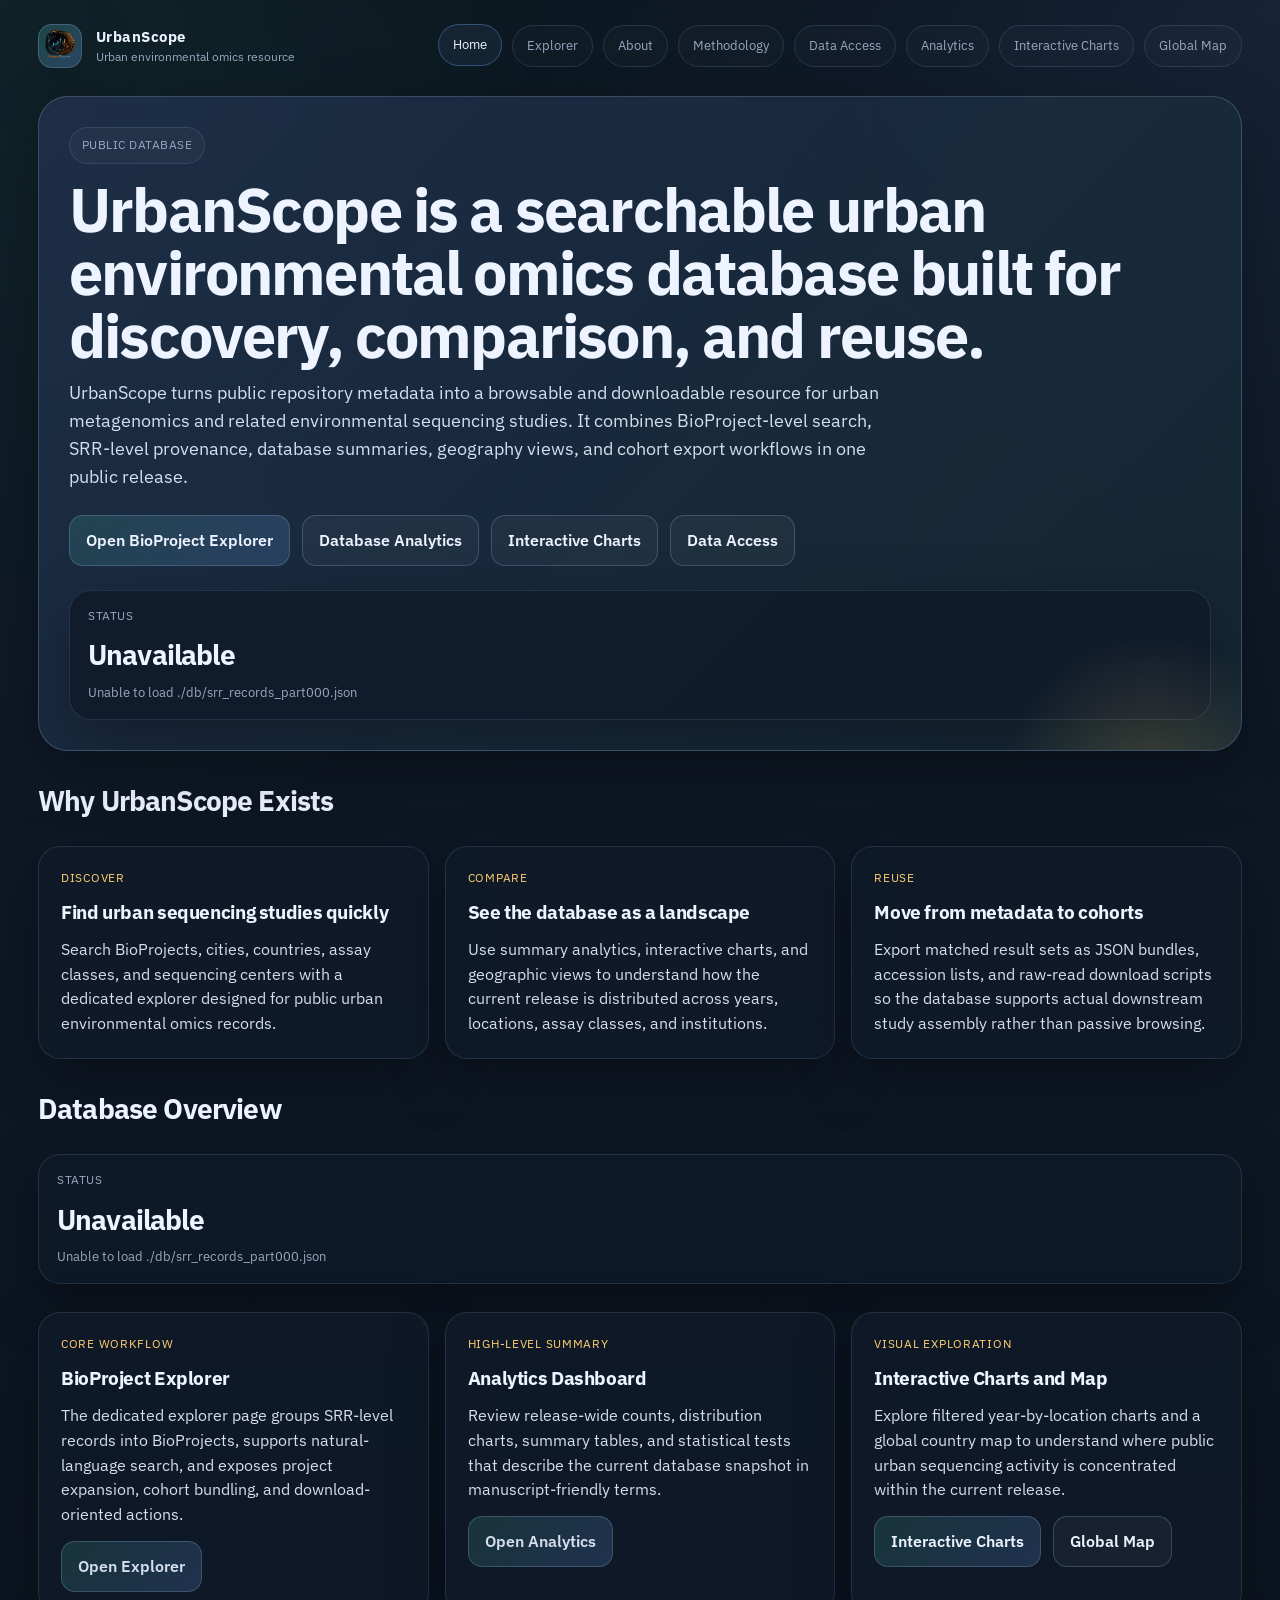
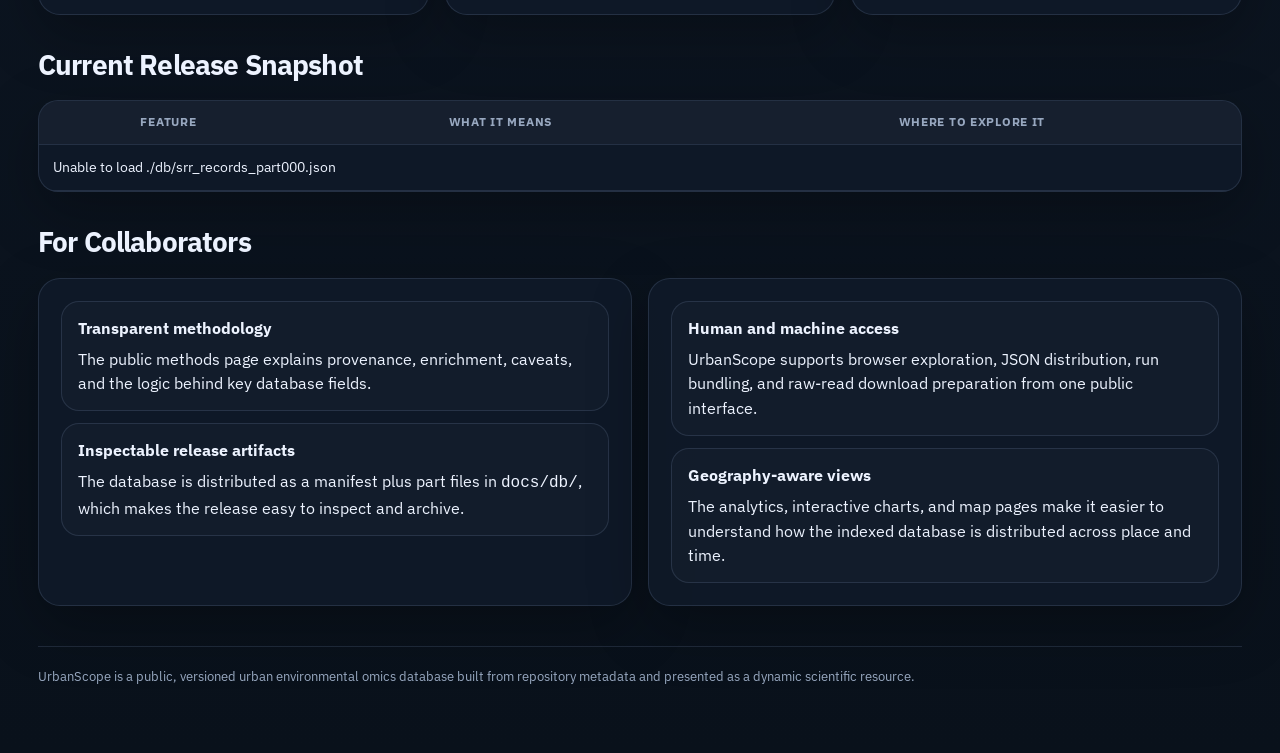
==== commit e7faca88: "refactor" ====
--- a/docs/index.html
+++ b/docs/index.html
@@ -1,1175 +1,284 @@
-<!doctype html>
-<html lang="en">
-<head>
-  <meta charset="utf-8" />
-  <meta name="viewport" content="width=device-width,initial-scale=1" />
-  <title>UrbanScope — BioProject Explorer</title>
-  <style>
-    :root{
-      --bg:#0e1116;
-      --panel:#151a21;
-      --fg:#e6e9ef;
-      --muted:#9aa4b2;
-      --line:#2a3140;
-      --chip:#1c2330;
-      --accent:#4f7cff;
-      --good:#3fbf8a;
-      --warn:#e0b454;
-      --bad:#e06666;
-    }
-    *{box-sizing:border-box}
-    body{
-      margin:0;
-      font-family:Inter, system-ui,-apple-system,Segoe UI,Roboto,Arial,sans-serif;
-      background:#0e1116;
-      color:var(--fg);
-    }
-    a{color:inherit}
-    .wrap{max-width:1400px;margin:18px auto;padding:0 16px;}
-    header{display:flex;justify-content:space-between;align-items:flex-start;gap:14px;flex-wrap:wrap}
-    h1{margin:0;font-size:20px;letter-spacing:.3px}
-    .muted{color:var(--muted)}
-    .topline{display:flex;gap:10px;align-items:center;flex-wrap:wrap;margin-top:6px}
-    .pill{
-      font-size:12px;color:var(--muted);
-      border:1px solid var(--line); background:#1a1f2b;
-      padding:4px 10px;border-radius:999px;
-    }
-    .grid{display:grid;grid-template-columns:1fr;gap:12px;margin-top:14px}
-    @media(min-width:980px){
-      .grid{grid-template-columns:380px 1fr;}
-    }
-    .card{
-      background:#151a21;
-      border:1px solid var(--line); border-radius:16px; padding:12px;
-      box-shadow:0 10px 30px rgba(0,0,0,.25);
-    }
-    .card h2{margin:0 0 8px 0;font-size:14px;color:var(--muted);font-weight:600;letter-spacing:.25px}
-    .row{display:flex;gap:10px;flex-wrap:wrap;align-items:center}
-    label{font-size:12px;color:var(--muted);display:block;margin-bottom:6px}
-    input, select{
-      width:100%;
-      border-radius:12px;
-      border:1px solid var(--line);
-      background:rgba(255,255,255,.03);
-      color:var(--fg);
-      padding:10px 10px;
-      outline:none;
-    }
-    input::placeholder{color:rgba(159,176,218,.7)}
-    .two{display:grid;grid-template-columns:1fr 1fr;gap:10px}
-    .three{display:grid;grid-template-columns:1fr 1fr 1fr;gap:10px}
-    .btns{display:flex;gap:10px;flex-wrap:wrap;margin-top:10px}
-    button{
-      border-radius:12px;
-      border:1px solid var(--line);
-      background:#243a7a;
-      color:var(--fg);
-      padding:10px 12px;
-      cursor:pointer;
-      font-weight:600;
-    }
-    button.secondary{background:#1a1f2b}
-    button:disabled{opacity:.55;cursor:not-allowed}
-    .tableWrap{overflow:auto;border-radius:14px;border:1px solid var(--line)}
-    table{width:100%;border-collapse:collapse;min-width:1180px;background:rgba(0,0,0,.1)}
-    th, td{padding:10px 10px;border-bottom:1px solid rgba(38,49,85,.7);vertical-align:top}
-    th{
-      position:sticky;top:0;
-      background:#1b2130;
-      color:var(--muted);
-      font-size:12px;
-      text-transform:uppercase;
-      letter-spacing:.6px;
-      z-index:2;
-      cursor:pointer;
-      user-select:none;
-    }
-    td{font-size:13px}
-    .chips{display:flex;gap:6px;flex-wrap:wrap}
-    .chip{
-      font-size:12px;
-      padding:3px 8px;
-      border-radius:999px;
-      border:1px solid var(--line);
-      background:var(--chip);
-      color:var(--fg);
-      white-space:nowrap;
-    }
-    .chip.good{border-color:rgba(56,211,159,.35); background:rgba(56,211,159,.12)}
-    .chip.warn{border-color:rgba(255,204,102,.35); background:rgba(255,204,102,.12)}
-    .chip.bad{border-color:rgba(255,107,122,.35); background:rgba(255,107,122,.10)}
-    .mono{font-family:ui-monospace, SFMono-Regular, Menlo, Monaco, Consolas, "Liberation Mono", "Courier New", monospace}
-    .small{font-size:12px}
-    .title{font-weight:750}
-    .sub{color:var(--muted);font-size:12px;margin-top:3px;line-height:1.25}
-    .pager{display:flex;justify-content:space-between;align-items:center;gap:10px;flex-wrap:wrap;margin-top:10px}
-    .status{display:flex;gap:10px;align-items:center;flex-wrap:wrap}
-    .bar{height:8px;width:240px;border-radius:999px;background:rgba(255,255,255,.05);border:1px solid var(--line);overflow:hidden}
-    .bar > div{height:100%;background:rgba(122,162,255,.55);width:0%}
-    .err{color:var(--bad)}
-    .ok{color:var(--good)}
-    .footer{margin:18px 0;color:var(--muted);font-size:12px}
-    .hint{color:var(--muted);font-size:12px;line-height:1.35}
-    .rightTop{display:flex;gap:10px;align-items:center;flex-wrap:wrap}
-    .linkbtn{
-      display:inline-flex;gap:8px;align-items:center;
-      padding:8px 10px;border-radius:12px;border:1px solid var(--line);
-      background:rgba(255,255,255,.04);text-decoration:none;color:var(--fg);
-      font-size:12px;font-weight:600;
-    }
-
-    /* Expandable runs */
-    .expander{
-      display:none;
-      margin-top:10px;
-      border:1px solid var(--line);
-      border-radius:14px;
-      overflow:hidden;
-      background:rgba(0,0,0,.10);
-    }
-    .expanderHead{
-      display:flex;justify-content:space-between;align-items:center;gap:10px;flex-wrap:wrap;
-      padding:10px 12px;
-      border-bottom:1px solid rgba(38,49,85,.7);
-      background:rgba(18,26,51,.60);
-    }
-    .expanderBody{padding:0}
-    .miniWrap{overflow:auto}
-    .miniTable{width:100%;border-collapse:collapse;min-width:1020px}
-    .miniTable th{
-      position:sticky;top:0;
-      background:#1b2130;
-      z-index:1;
-      font-size:11px;
-    }
-    .miniTable th, .miniTable td{padding:8px 10px;border-bottom:1px solid rgba(38,49,85,.7)}
-    .tagbtn{
-      border-radius:999px;border:1px solid var(--line);
-      background:rgba(255,255,255,.04);
-      padding:6px 10px;
-      font-size:12px;font-weight:700;
-    }
-
-    /* Stats lists */
-    .statGrid{display:grid;grid-template-columns:1fr;gap:10px}
-    @media(min-width:980px){ .statGrid{grid-template-columns:1fr 1fr;} }
-    .statList{display:flex;flex-direction:column;gap:6px}
-    .statRow{
-      display:flex;align-items:center;gap:10px;
-      padding:8px 10px;border:1px solid rgba(38,49,85,.7);border-radius:12px;
-      background:#1a1f2b;
-    }
-    .statKey{min-width:160px;max-width:160px;overflow:hidden;text-overflow:ellipsis;white-space:nowrap}
-    .statBar{flex:1;height:8px;border-radius:999px;border:1px solid var(--line);background:rgba(255,255,255,.04);overflow:hidden}
-    .statBar > div{height:100%;width:0%;background:rgba(122,162,255,.55)}
-    .statVal{min-width:72px;text-align:right;color:var(--muted);font-variant-numeric:tabular-nums}
-  
-    /* Checkbox */
-    .checkrow{display:flex;gap:10px;align-items:center;flex-wrap:wrap;margin-top:10px}
-    .checkrow input[type="checkbox"]{width:auto;transform:scale(1.05);accent-color:var(--accent)}
-    .checkrow label{margin:0;display:flex;gap:10px;align-items:center;cursor:pointer}
-    
-</style>
-</head>
-<body>
-  <div class="wrap">
-    
-<header>
-  <div style="min-width:280px;flex:1">
-    <div style="display:flex;align-items:flex-end;gap:12px;flex-wrap:wrap">
-      <div style="display:flex;flex-direction:column;gap:4px">
-        <div style="display:flex;align-items:center;gap:10px;flex-wrap:wrap">
-          <div style="width:10px;height:10px;border-radius:999px;background:var(--accent);box-shadow:0 0 0 4px rgba(79,124,255,.12)"></div>
-          <h1 style="margin:0;font-size:20px;letter-spacing:.2px">UrbanScope BioProject Explorer</h1>
-        </div>
-        <div class="muted" style="font-size:13px;line-height:1.35;max-width:920px">
-          A curated, queryable index of environmental sequencing runs grouped by <b>NCBI BioProject</b>.
-          Designed for city-confined metagenomics discovery (built environment, wastewater, transit, air, surfaces).
-        </div>
-      </div>
-    </div>
-
-    <div class="topline" style="margin-top:10px">
-      <span class="pill" id="pGenerated">Loading…</span>
-      <span class="pill" id="pTotals">—</span>
-      <span class="pill" id="pParts">—</span>
-      <span class="pill"><span class="mono">Source</span>: <span class="mono">docs/db/</span></span>
-    </div>
-
-    <div class="card" style="margin-top:12px;padding:12px;border-radius:16px">
-      <div style="display:flex;justify-content:space-between;gap:12px;flex-wrap:wrap;align-items:flex-start">
-        <div style="min-width:260px;flex:1">
-          <div style="font-weight:700;font-size:13px;letter-spacing:.2px;margin-bottom:6px">Database overview</div>
-          <div class="hint" style="margin:0">
-            This page loads a <b>manifest</b> and one or more <b>part files</b> containing SRR-level records.
-            Records are aggregated into <b>one row per BioProject</b> and can be expanded to view underlying SRR/SRA runs.
-          </div>
-          <div class="hint" style="margin-top:8px">
-            <span class="mono">Manifest</span>:
-            <span class="mono">docs/db/srr_records_manifest.json</span> → file list, generation timestamp, and total record count.
-            <br/>
-            <span class="mono">Parts</span>:
-            <span class="mono">docs/db/srr_records_partXXX.json</span> → arrays of SRR records (RunInfo + derived annotations).
-          </div>
-        </div>
-
-        <div style="min-width:260px;flex:1">
-          <div style="font-weight:700;font-size:13px;letter-spacing:.2px;margin-bottom:6px">What is in each record?</div>
-          <div class="hint" style="margin:0">
-            Core fields are sourced from <b>SRA RunInfo</b> and joined with optional enrichments:
-            <ul style="margin:8px 0 0 18px;padding:0">
-              <li><span class="mono">runinfo_row</span>: SRR, BioProject, BioSample, dates, platform, center</li>
-              <li><span class="mono">bioproject</span>: accession/title (when available)</li>
-              <li><span class="mono">geo</span>: <b>country</b> and <b>city</b> (from BioSample/location parsing)</li>
-              <li><span class="mono">assay</span>: assay class (e.g., WGS, RNA-seq, 16S/ITS)</li>
-            </ul>
-          </div>
-          <div class="hint" style="margin-top:8px">
-            Use <b>Require Country/City</b> and <b>Exclude (unknown)</b> to keep only geographically resolved projects.
-          </div>
-        </div>
-
-        <div class="rightTop" style="align-items:flex-start">
-          <a class="linkbtn" href="./latest_srr.json" target="_blank" rel="noopener">latest_srr.json</a>
-          <a class="linkbtn" href="./db/srr_records_manifest.json" target="_blank" rel="noopener">manifest</a>
-        </div>
-      </div>
-    </div>
-  </div>
-</header>
-
-
-    <div class="grid">
-      <div class="card">
-        <h2>Filters</h2>
-
-        <div class="row">
-          <div style="flex:1;min-width:240px">
-            <label>Search (BioProject / title / SRR / center / country / city)</label>
-            <input id="q" placeholder='e.g., "PRJNA", "subway", "NYC", "TSINGHUA"' />
-          </div>
-        </div>
-
-        <div class="two" style="margin-top:10px">
-          <div>
-            <label>Country</label>
-            <select id="country"><option value="">(any)</option></select>
-          </div>
-          <div>
-            <label>City</label>
-            <select id="city"><option value="">(any)</option></select>
-          </div>
-        </div>
-
-        <div class="two" style="margin-top:10px">
-          <div>
-            <label>Assay class</label>
-            <select id="assay"><option value="">(any)</option></select>
-          </div>
-          <div>
-            <label>Center</label>
-            <input id="center" placeholder='e.g., "Weill Cornell", "TSINGHUA"' />
-          </div>
-        </div>
-
-        <div class="two" style="margin-top:10px">
-          <div>
-            <label>Min year</label>
-            <input id="minYear" placeholder="e.g. 2024" inputmode="numeric" />
-          </div>
-          <div>
-            <label>Max year</label>
-            <input id="maxYear" placeholder="e.g. 2026" inputmode="numeric" />
-          </div>
-        </div>
-
-        <div class="checkrow">
-          <label for="requireGeo">
-            <input type="checkbox" id="requireGeo" checked />
-            <span class="small">Require Country <span class="muted">and</span> City (hide projects with missing geo)</span>
-          </label>
-        </div>
-
-        <div class="two" style="margin-top:10px">
-          <div>
-            <label>Load mode</label>
-            <select id="mode">
-              <option value="stream">Stream parts (fast UI updates)</option>
-              <option value="all">Load all parts (best for stats)</option>
-            </select>
-          </div>
-        <div class="checkrow">
-          <label for="excludeUnknown">
-            <input type="checkbox" id="excludeUnknown" checked />
-            <span class="small">Exclude <span class="mono">(unknown)</span> in Country/City (hide projects with unknown geo)</span>
-          </label>
-        </div>
-          <div>
-            <label>Projects per page</label>
-            <select id="perPage">
-              <option>25</option>
-              <option>50</option>
-              <option selected>100</option>
-              <option>200</option>
-              <option>500</option>
-            </select>
-          </div>
-        </div>
-
-        <div class="btns">
-          <button id="btnApply">Apply</button>
-          <button class="secondary" id="btnReset">Reset</button>
-          <button class="secondary" id="btnStop" disabled>Stop loading</button>
-          <button class="secondary" id="btnExport">Export current page (JSON)</button>
-        </div>
-
-        <div style="margin-top:12px">
-          <div class="status">
-            <div class="bar"><div id="prog"></div></div>
-            <div class="small muted" id="pLoad">—</div>
-          </div>
-          <div class="small muted" id="pMsg" style="margin-top:8px">—</div>
-        </div>
-      </div>
-
-      <div class="card">
-        <h2>BioProjects</h2>
-
-        <div class="row" style="justify-content:space-between">
-          <div class="row">
-            <span class="pill" id="pMatched">Matched: —</span>
-            <span class="pill" id="pShown">Showing: —</span>
-            <span class="pill">Sort: <span class="mono" id="sortKey">samples</span> <span id="sortDir">▼</span></span>
-          </div>
-          <div class="row small muted">
-            Tip: click a column header to sort · click “Expand” to see SRRs
-          </div>
-        </div>
-
-        <div class="tableWrap" style="margin-top:10px">
-          <table id="tbl">
-            <thead>
-              <tr>
-                <th data-k="bioproject">BioProject</th>
-                <th data-k="bioproject_title">Title</th>
-                <th data-k="samples">Runs</th>
-                <th data-k="biosamples">BioSamples</th>
-                <th data-k="countries">Countries</th>
-                <th data-k="cities">Cities</th>
-                <th data-k="assays">Assays</th>
-                <th data-k="years">Years</th>
-                <th data-k="expand">Details</th>
-              </tr>
-            </thead>
-            <tbody id="tbody">
-              <tr><td colspan="9" class="muted">Loading manifest…</td></tr>
-            </tbody>
-          </table>
-        </div>
-
-        <div class="pager">
-          <div class="row">
-            <button id="prev">Prev</button>
-            <button id="next">Next</button>
-            <span class="small muted" id="pageInfo">—</span>
-          </div>
-          <div class="small muted">
-            Sorting is by BioProject-level aggregates (runs, unique BioSamples, etc.).
-          </div>
-        </div>
-
-        <div class="card" style="margin-top:12px">
-          <h2>Where do the samples come from?</h2>
-          <div class="hint" style="margin-bottom:10px">
-            Stats are computed on the <b>currently matched BioProjects</b> (after filters). If your geo fields are empty,
-            you’ll see “(unknown)” buckets — that’s a sign your BioSample enrichment step needs to fill <span class="mono">geo.country</span>/<span class="mono">geo.city</span>.
-          </div>
-
-          <div class="statGrid">
-            <div>
-              <div class="row" style="justify-content:space-between;margin-bottom:6px">
-                <div class="muted small">Countries (top 15)</div>
-                <div class="muted small" id="countryTotal">—</div>
-              </div>
-              <div class="statList" id="countryStats"></div>
-            </div>
-            <div>
-              <div class="row" style="justify-content:space-between;margin-bottom:6px">
-                <div class="muted small">Cities (top 15)</div>
-                <div class="muted small" id="cityTotal">—</div>
-              </div>
-              <div class="statList" id="cityStats"></div>
-            </div>
-          </div>
-        </div>
-
-        <div class="footer">
-          Files expected under <span class="mono">docs/db/</span>:
-          <span class="mono">srr_records_manifest.json</span>,
-          <span class="mono">srr_records_part000.json</span>, …
-        </div>
-      </div>
-    </div>
-  </div>
-
-<script>
-(() => {
-  // --------- Config ----------
-  const MANIFEST_URL = "./db/srr_records_manifest.json";
-  const PART_BASE = "./db/"; // we normalize manifest paths that include docs/db\...
-
-  // --------- State ----------
-  let manifest = null;
-  let allRuns = [];          // SRR-level records
-  let allProjects = [];      // BioProject-level aggregates
-  let matchedProjects = [];
-  let page = 1;
-  let perPage = 100;
-  let sortKey = "samples";
-  let sortAsc = false;
-  let aborter = null;
-
-  // --------- Elements ----------
-  const el = (id) => document.getElementById(id);
-  const tbody = el("tbody");
-  const prog = el("prog");
-
-  const pGenerated = el("pGenerated");
-  const pTotals = el("pTotals");
-  const pParts = el("pParts");
-  const pLoad = el("pLoad");
-  const pMsg = el("pMsg");
-
-  const pShown = el("pShown");
-  const pMatched = el("pMatched");
-  const pageInfo = el("pageInfo");
-
-  const q = el("q");
-  const assay = el("assay");
-  const country = el("country");
-  const city = el("city");
-  const center = el("center");
-  const minYear = el("minYear");
-  const maxYear = el("maxYear");
-  const mode = el("mode");
-  const perPageSel = el("perPage");
-  const requireGeo = el("requireGeo");
-  const excludeUnknown = el("excludeUnknown");
-
-  const btnApply = el("btnApply");
-  const btnReset = el("btnReset");
-  const btnStop = el("btnStop");
-  const btnExport = el("btnExport");
-
-  const prev = el("prev");
-  const next = el("next");
-
-  const countryStats = el("countryStats");
-  const cityStats = el("cityStats");
-  const countryTotal = el("countryTotal");
-  const cityTotal = el("cityTotal");
-
-  // --------- Helpers ----------
-  const norm = (s) => (s ?? "").toString().trim();
-  const lower = (s) => norm(s).toLowerCase();
-  const uniq = (arr) => Array.from(new Set(arr.filter(Boolean)));
-
-  function isUnknownGeo(v) {
-    const s = norm(v);
-    return (!s) || (s.toLowerCase() === "(unknown)");
-  }
-
-  function escapeHtml(s) {
-    return (s ?? "").toString()
-      .replaceAll("&", "&amp;")
-      .replaceAll("<", "&lt;")
-      .replaceAll(">", "&gt;")
-      .replaceAll('"', "&quot;")
-      .replaceAll("'", "&#039;");
-  }
-
-  function safeInt(x) {
-    const n = parseInt((x ?? "").toString(), 10);
-    return Number.isFinite(n) ? n : null;
-  }
-
-  function safeYearFromRec(rec) {
-    // Prefer ReleaseDate -> year
-    const rd = rec?.runinfo_row?.ReleaseDate || rec?.runinfo_row?.LoadDate || "";
-    const m = rd.match(/^(\d{4})-/);
-    if (m) return safeInt(m[1]);
-    return null;
-  }
-
-  function normalizePartPath(p) {
-    // Manifest can contain paths like "docs/db\\srr_records_part000.json"
-    let s = (p ?? "").toString().replaceAll("\\", "/");
-    // Strip leading docs/ if present
-    if (s.startsWith("docs/")) s = s.slice(5);
-    // If it's just a filename, prefix PART_BASE
-    if (!s.includes("/")) s = PART_BASE + s;
-    // Ensure it begins with ./db/ for GitHub Pages relative access
-    if (s.startsWith("db/")) s = "./" + s;
-    if (!s.startsWith("./")) s = "./" + s.replace(/^\/+/, "");
-    return s;
-  }
-
-  function setProgress(done, total) {
-    const pct = total ? Math.round((done / total) * 100) : 0;
-    prog.style.width = `${pct}%`;
-  }
-
-  function setMsg(html, cls="muted") {
-    pMsg.className = "small " + cls;
-    pMsg.innerHTML = html;
-  }
-
-  function getBPAcc(rec) {
-    return rec?.runinfo_row?.BioProject || rec?.bioproject?.accession || "";
-  }
-  function getBPTitle(rec) {
-    return rec?.bioproject?.title || rec?.bioproject?.bioproject_title || rec?.bioproject?.name || "";
-  }
-  function getAssayClass(rec) {
-    return rec?.assay?.assay_class || rec?.runinfo_row?.LibraryStrategy || "Unknown";
-  }
-  function getCountry(rec) {
-    return rec?.geo?.country || "";
-  }
-  function getCity(rec) {
-    return rec?.geo?.city || "";
-  }
-  function getCenter(rec) {
-    return rec?.runinfo_row?.CenterName || "";
-  }
-  function getSRR(rec) {
-    return rec?.srr || rec?.runinfo_row?.Run || "";
-  }
-  function getSRAStudy(rec) {
-    return rec?.runinfo_row?.SRAStudy || "";
-  }
-  function getBioSample(rec) {
-    return rec?.runinfo_row?.BioSample || rec?.geo?.biosample_accession || "";
-  }
-  function getSampleName(rec) {
-    return rec?.runinfo_row?.SampleName || "";
-  }
-  function getSciName(rec) {
-    return rec?.runinfo_row?.ScientificName || "";
-  }
-  function getPlatform(rec) {
-    const p = rec?.runinfo_row?.Platform || "";
-    const m = rec?.runinfo_row?.Model || "";
-    return (p && m) ? `${p} / ${m}` : (p || m);
-  }
-  function getLayout(rec) {
-    return rec?.runinfo_row?.LibraryLayout || "";
-  }
-  function getLibSource(rec) {
-    return rec?.runinfo_row?.LibrarySource || "";
-  }
-
-  // --------- Aggregation ----------
-  function buildProjectsFromRuns(runs) {
-    const map = new Map();
-    for (const rec of runs) {
-      const bp = norm(getBPAcc(rec)) || "(no_bioproject)";
-      if (!map.has(bp)) {
-        map.set(bp, {
-          bioproject: bp,
-          title: norm(getBPTitle(rec)),
-          bioproject_url: rec?.ncbi?.bioproject_url || (bp && bp !== "(no_bioproject)"
-            ? `https://www.ncbi.nlm.nih.gov/bioproject/?term=${encodeURIComponent(bp)}`
-            : ""),
-          runs: [],
-        });
-      }
-      const obj = map.get(bp);
-      if (!obj.title) obj.title = norm(getBPTitle(rec));
-      obj.runs.push(rec);
-    }
-
-    // Derive aggregates
-    const projects = [];
-    for (const [bp, obj] of map.entries()) {
-      const yrs = obj.runs.map(safeYearFromRec).filter(y => y != null);
-      const assays = uniq(obj.runs.map(getAssayClass));
-      const countries = obj.runs.map(getCountry).map(norm).filter(Boolean);
-      const cities = obj.runs.map(getCity).map(norm).filter(Boolean);
-      const centers = obj.runs.map(getCenter).map(norm).filter(Boolean);
-
-      const biosamples = uniq(obj.runs.map(getBioSample).map(norm).filter(Boolean));
-      const minY = yrs.length ? Math.min(...yrs) : null;
-      const maxY = yrs.length ? Math.max(...yrs) : null;
-
-      projects.push({
-        bioproject: bp,
-        title: obj.title,
-        bioproject_url: obj.bioproject_url,
-        samples: obj.runs.length,
-        biosamples: biosamples.length,
-        assays,
-        min_year: minY,
-        max_year: maxY,
-        countries_top: topCounts(countries, 3),
-        cities_top: topCounts(cities, 3),
-        centers_top: topCounts(centers, 2),
-        runs: obj.runs,
-      });
-    }
-    return projects;
-  }
-
-  function topCounts(values, k=3) {
-    const counts = {};
-    for (const v of values) {
-      const key = v || "(unknown)";
-      counts[key] = (counts[key] || 0) + 1;
-    }
-    const arr = Object.entries(counts).sort((a,b) => b[1]-a[1]).slice(0,k);
-    return arr; // [ [name, count], ... ]
-  }
-
-  function countMap(values, unknownLabel="(unknown)") {
-    const m = new Map();
-    for (const v of values) {
-      const key = norm(v) || unknownLabel;
-      m.set(key, (m.get(key) || 0) + 1);
-    }
-    return Array.from(m.entries()).sort((a,b) => b[1]-a[1]);
-  }
-
-  // --------- Filtering ----------
-  function projectMatches(p) {
-    const qq = lower(q.value);
-    const wantAssay = norm(assay.value);
-    const wantCountry = norm(country.value);
-    const wantCity = norm(city.value);
-    const wantCenter = lower(center.value);
-    const minY = safeInt(minYear.value);
-    const maxY = safeInt(maxYear.value);
-
-    // Geo completeness filter (enabled by default)
-    // - requireGeo: require at least one run with BOTH country and city
-    // - excludeUnknown: treat "(unknown)" as missing and hide projects with unknown geo
-    const wantRequireGeo = (requireGeo && requireGeo.checked) ? true : false;
-    const wantExcludeUnknown = (excludeUnknown && excludeUnknown.checked) ? true : false;
-
-    if (wantRequireGeo || wantExcludeUnknown) {
-      const hasCountry = p.runs.some(r => !isUnknownGeo(getCountry(r)));
-      const hasCity = p.runs.some(r => !isUnknownGeo(getCity(r)));
-      if (!(hasCountry && hasCity)) return false;
-    }
-
-    if (wantExcludeUnknown) {
-      // If ANY run has unknown country OR unknown city, exclude the BioProject
-      const anyUnknown = p.runs.some(r => isUnknownGeo(getCountry(r)) || isUnknownGeo(getCity(r)));
-      if (anyUnknown) return false;
-    }
-
-    // Year filter uses project min/max (if missing, it passes unless min/max explicitly require overlap)
-    if (minY != null) {
-      if (p.max_year == null) return false;
-      if (p.max_year < minY) return false;
-    }
-    if (maxY != null) {
-      if (p.min_year == null) return false;
-      if (p.min_year > maxY) return false;
-    }
-
-    if (wantAssay) {
-      if (!p.assays.includes(wantAssay)) return false;
-    }
-
-    if (wantCountry) {
-      const countries = p.runs.map(r => norm(getCountry(r)) || "(unknown)");
-      if (!countries.includes(wantCountry)) return false;
-    }
-    if (wantCity) {
-      const cities = p.runs.map(r => norm(getCity(r)) || "(unknown)");
-      if (!cities.includes(wantCity)) return false;
-    }
-
-    if (wantCenter) {
-      const centers = p.runs.map(r => lower(getCenter(r)));
-      if (!centers.some(c => c.includes(wantCenter))) return false;
-    }
-
-    if (qq) {
-      // Search across bp, title, SRRs, centers, geo
-      const srrs = p.runs.slice(0, 200).map(r => norm(getSRR(r))).join(" "); // cap to avoid huge strings
-      const centers = p.centers_top.map(x => x[0]).join(" ");
-      const blob = `${p.bioproject} ${p.title} ${srrs} ${centers} ${p.countries_top.map(x=>x[0]).join(" ")} ${p.cities_top.map(x=>x[0]).join(" ")} ${p.assays.join(" ")}`.toLowerCase();
-      if (!blob.includes(qq)) return false;
-    }
-
-    return true;
-  }
-
-  function applyFilters() {
-    // Rebuild projects from runs (stream mode grows over time)
-    allProjects = buildProjectsFromRuns(allRuns);
-
-    // Refresh filter dropdowns (based on runs, not projects)
-    populateFacets();
-
-    matchedProjects = allProjects.filter(projectMatches);
-    matchedProjects.sort(sortFn);
-
-    page = 1;
-    render();
-    renderStats();
-  }
-
-  // --------- Sorting ----------
-  function sortVal(p, k) {
-    switch (k) {
-      case "bioproject": return p.bioproject;
-      case "bioproject_title": return p.title || "";
-      case "samples": return p.samples;
-      case "biosamples": return p.biosamples;
-      case "countries": return (p.countries_top?.[0]?.[0] || "");
-      case "cities": return (p.cities_top?.[0]?.[0] || "");
-      case "assays": return p.assays.join(", ");
-      case "years": return (p.min_year ?? -1);
-      default: return p.samples;
-    }
-  }
-
-  function sortFn(a,b) {
-    const ak = sortVal(a, sortKey);
-    const bk = sortVal(b, sortKey);
-    if (ak === bk) return 0;
-    if (ak == null) return sortAsc ? 1 : -1;
-    if (bk == null) return sortAsc ? -1 : 1;
-    return sortAsc ? (ak > bk ? 1 : -1) : (ak < bk ? 1 : -1);
-  }
-
-  function setSort(k) {
-    if (k === "expand") return;
-    if (sortKey === k) sortAsc = !sortAsc;
-    else { sortKey = k; sortAsc = (k === "bioproject" || k === "bioproject_title" || k === "countries" || k === "cities" || k === "assays" || k === "years") ? true : false; }
-    el("sortKey").textContent = k;
-    el("sortDir").textContent = sortAsc ? "▲" : "▼";
-    matchedProjects.sort(sortFn);
-    render();
-    renderStats();
-  }
-
-  // --------- Rendering ----------
-  function render() {
-    perPage = parseInt(perPageSel.value, 10) || 100;
-    const total = matchedProjects.length;
-    const pages = Math.max(1, Math.ceil(total / perPage));
-    page = Math.min(page, pages);
-
-    const start = (page - 1) * perPage;
-    const end = Math.min(total, start + perPage);
-    const slice = matchedProjects.slice(start, end);
-
-    pMatched.textContent = `Matched: ${total.toLocaleString()} BioProjects`;
-    pShown.textContent = `Showing: ${slice.length.toLocaleString()}`;
-    pageInfo.textContent = `Page ${page} / ${pages}`;
-
-    prev.disabled = page <= 1;
-    next.disabled = page >= pages;
-
-    if (!slice.length) {
-      tbody.innerHTML = `<tr><td colspan="9" class="muted">No results (try loosening filters).</td></tr>`;
-      return;
-    }
-    tbody.innerHTML = slice.map(projectToRow).join("");
-
-    // Wire expanders
-    for (const tr of tbody.querySelectorAll("tr[data-bp]")) {
-      const bp = tr.getAttribute("data-bp");
-      const btn = tr.querySelector("button[data-expand]");
-      const box = tr.querySelector(".expander");
-      if (btn && box) {
-        btn.addEventListener("click", () => {
-          const isOpen = box.style.display !== "none";
-          box.style.display = isOpen ? "none" : "block";
-          btn.textContent = isOpen ? "Expand" : "Collapse";
-          btn.classList.toggle("secondary", isOpen);
-          if (!isOpen) renderRunsInto(box, bp);
-        });
-      }
-    }
-  }
-
-  function projectToRow(p) {
-    const bp = escapeHtml(p.bioproject);
-    const bpUrl = p.bioproject_url || (p.bioproject && p.bioproject !== "(no_bioproject)"
-      ? `https://www.ncbi.nlm.nih.gov/bioproject/?term=${encodeURIComponent(p.bioproject)}`
-      : "#");
-
-    const countries = p.countries_top.length
-      ? p.countries_top.map(([k,v]) => `<span class="chip">${escapeHtml(k)} <span class="muted">(${v})</span></span>`).join("")
-      : `<span class="muted">—</span>`;
-
-    const cities = p.cities_top.length
-      ? p.cities_top.map(([k,v]) => `<span class="chip">${escapeHtml(k)} <span class="muted">(${v})</span></span>`).join("")
-      : `<span class="muted">—</span>`;
-
-    const assays = (p.assays?.length)
-      ? p.assays.slice(0,4).map(a => `<span class="chip ${a === "Unknown" ? "warn" : "good"}">${escapeHtml(a)}</span>`).join("")
-      : `<span class="muted">—</span>`;
-
-    const years = (p.min_year != null || p.max_year != null)
-      ? `<span class="mono">${p.min_year ?? "—"}–${p.max_year ?? "—"}</span>`
-      : `<span class="muted">—</span>`;
-
-    const centers = p.centers_top?.length
-      ? `<div class="sub">Centers: ${p.centers_top.map(([k,v]) => `${escapeHtml(k)} (${v})`).join(", ")}</div>`
-      : ``;
-
-    return `
-      <tr data-bp="${escapeHtml(p.bioproject)}">
-        <td class="mono">
-          ${p.bioproject && p.bioproject !== "(no_bioproject)"
-            ? `<a href="${bpUrl}" target="_blank" rel="noopener">${bp}</a>`
-            : `<span class="muted">${bp}</span>`
-          }
-        </td>
-        <td>
-          <div class="title">${p.title ? escapeHtml(p.title) : `<span class="muted">—</span>`}</div>
-          ${centers}
-        </td>
-        <td class="mono">${p.samples.toLocaleString()}</td>
-        <td class="mono">${p.biosamples.toLocaleString()}</td>
-        <td><div class="chips">${countries}</div></td>
-        <td><div class="chips">${cities}</div></td>
-        <td><div class="chips">${assays}</div></td>
-        <td>${years}</td>
-        <td>
-          <button class="tagbtn" data-expand="1">Expand</button>
-          <div class="expander" style="display:none">
-            <div class="expanderHead">
-              <div class="small muted">
-                <span class="mono">${bp}</span> · ${p.samples.toLocaleString()} runs · ${p.biosamples.toLocaleString()} biosamples
-              </div>
-              <div class="row">
-                <a class="linkbtn" href="${bpUrl}" target="_blank" rel="noopener">Open BioProject</a>
-              </div>
-            </div>
-            <div class="expanderBody">
-              <div class="miniWrap">
-                <table class="miniTable">
-                  <thead>
-                    <tr>
-                      <th>SRR</th>
-                      <th>SRA UID</th>
-                      <th>BioSample</th>
-                      <th>Assay</th>
-                      <th>Country</th>
-                      <th>City</th>
-                      <th>Year</th>
-                      <th>Center</th>
-                      <th>Platform</th>
-                      <th>Layout</th>
-                      <th>Organism</th>
-                    </tr>
-                  </thead>
-                  <tbody class="miniBody">
-                    <tr><td colspan="11" class="muted">Loading runs…</td></tr>
-                  </tbody>
-                </table>
-              </div>
-            </div>
-          </div>
-        </td>
-      </tr>
-    `;
-  }
-
-  function renderRunsInto(expanderEl, bioprojectAcc) {
-    // Find the project in current matched list (or allProjects)
-    const p = allProjects.find(x => x.bioproject === bioprojectAcc) || matchedProjects.find(x => x.bioproject === bioprojectAcc);
-    const body = expanderEl.querySelector(".miniBody");
-    if (!p || !body) return;
-
-    // Sort runs by ReleaseDate desc (approx: year desc then SRR)
-    const runs = p.runs.slice().sort((a,b) => {
-      const ay = safeYearFromRec(a) ?? -1;
-      const by = safeYearFromRec(b) ?? -1;
-      if (ay !== by) return by - ay;
-      return (norm(getSRR(a)) < norm(getSRR(b))) ? -1 : 1;
-    });
-
-    body.innerHTML = runs.map(rec => {
-      const srr = norm(getSRR(rec));
-      const srrUrl = rec?.ncbi?.srr_url || (srr ? `https://www.ncbi.nlm.nih.gov/sra/?term=${encodeURIComponent(srr)}` : "#");
-      const sraUid = norm(rec?.sra_uid);
-      const sraUrl = rec?.ncbi?.sra_uid_url || (sraUid ? `https://www.ncbi.nlm.nih.gov/sra/?term=${encodeURIComponent(sraUid)}` : "#");
-
-      const assay = norm(getAssayClass(rec)) || "Unknown";
-      const ctry = norm(getCountry(rec)) || "(unknown)";
-      const cty = norm(getCity(rec)) || "(unknown)";
-      const yr = safeYearFromRec(rec);
-      const cn = norm(getCenter(rec)) || "(unknown)";
-      const bs = norm(getBioSample(rec)) || "(unknown)";
-      const platform = norm(getPlatform(rec)) || "(unknown)";
-      const layout = norm(getLayout(rec)) || "";
-      const org = norm(getSciName(rec)) || "";
-
-      return `
-        <tr>
-          <td class="mono"><a href="${srrUrl}" target="_blank" rel="noopener">${escapeHtml(srr)}</a></td>
-          <td class="mono">${sraUid ? `<a href="${sraUrl}" target="_blank" rel="noopener">${escapeHtml(sraUid)}</a>` : `<span class="muted">—</span>`}</td>
-          <td class="mono">${escapeHtml(bs)}</td>
-          <td><span class="chip ${assay === "Unknown" ? "warn" : "good"}">${escapeHtml(assay)}</span></td>
-          <td>${escapeHtml(ctry)}</td>
-          <td>${escapeHtml(cty)}</td>
-          <td class="mono">${yr ?? "—"}</td>
-          <td>${escapeHtml(cn)}</td>
-          <td>${escapeHtml(platform)}</td>
-          <td class="mono">${escapeHtml(layout)}</td>
-          <td>${escapeHtml(org)}</td>
-        </tr>
-      `;
-    }).join("");
-  }
-
-  // --------- Stats ----------
-  function renderStats() {
-    // Stats are on SRR-level runs within matched projects
-    const runs = matchedProjects.flatMap(p => p.runs);
-
-    let ctries = runs.map(r => norm(getCountry(r)) || "(unknown)");
-    let ctys = runs.map(r => norm(getCity(r)) || "(unknown)");
-    // Exclude unknown buckets if requested
-    if (excludeUnknown && excludeUnknown.checked) {
-      ctries = ctries.filter(v => v.toLowerCase() !== "(unknown)");
-      ctys = ctys.filter(v => v.toLowerCase() !== "(unknown)");
-    }
-
-    const ctryCounts = countMap(ctries, "(unknown)").slice(0, 15);
-    const ctyCounts = countMap(ctys, "(unknown)").slice(0, 15);
-
-    countryTotal.textContent = `${runs.length.toLocaleString()} runs`;
-    cityTotal.textContent = `${runs.length.toLocaleString()} runs`;
-
-    renderStatList(countryStats, ctryCounts);
-    renderStatList(cityStats, ctyCounts);
-  }
-
-  function renderStatList(container, entries) {
-    if (!entries.length) {
-      container.innerHTML = `<div class="muted small">No data.</div>`;
-      return;
-    }
-    const max = Math.max(...entries.map(e => e[1]));
-    container.innerHTML = entries.map(([k,v]) => {
-      const pct = max ? Math.round((v / max) * 100) : 0;
-      return `
-        <div class="statRow">
-          <div class="statKey small">${escapeHtml(k)}</div>
-          <div class="statBar"><div style="width:${pct}%"></div></div>
-          <div class="statVal small">${v.toLocaleString()}</div>
-        </div>
-      `;
-    }).join("");
-  }
-
-  // --------- Facets (dropdown options) ----------
-  function populateFacets() {
-    // Build from runs so stream mode stays accurate
-    const assays = uniq(allRuns.map(getAssayClass).map(norm).filter(Boolean)).sort((a,b)=>a.localeCompare(b));
-    const countries = uniq(allRuns.map(getCountry).map(x => norm(x) || "(unknown)")).sort((a,b)=>a.localeCompare(b));
-    const cities = uniq(allRuns.map(getCity).map(x => norm(x) || "(unknown)")).sort((a,b)=>a.localeCompare(b));
-
-    fillSelect(assay, assays, "(any)");
-    fillSelect(country, countries, "(any)");
-    fillSelect(city, cities, "(any)");
-  }
-
-  function fillSelect(sel, values, anyLabel="(any)") {
-    const cur = sel.value;
-    const opts = [`<option value="">${anyLabel}</option>`]
-      .concat(values.map(v => `<option value="${escapeHtml(v)}">${escapeHtml(v)}</option>`));
-    sel.innerHTML = opts.join("");
-    if (values.includes(cur)) sel.value = cur;
-    else sel.value = "";
-  }
-
-  // --------- Loading ----------
-  async function loadManifest() {
-    const r = await fetch(MANIFEST_URL, {cache:"no-store"});
-    if (!r.ok) throw new Error(`Failed to fetch manifest: ${r.status} ${r.statusText}`);
-    manifest = await r.json();
-    return manifest;
-  }
-
-  async function loadParts({loadAll}) {
-    if (!manifest?.parts?.length) return;
-
-    // Cancel any previous loading
-    if (aborter) aborter.abort();
-    aborter = new AbortController();
-
-    btnStop.disabled = false;
-    setMsg(loadAll ? "Loading all part files…" : "Streaming part files (you can stop anytime)…", "muted");
-
-    const totalParts = manifest.parts.length;
-    let loadedParts = 0;
-    let loadedRecords = 0;
-
-    for (const part of manifest.parts) {
-      if (aborter.signal.aborted) break;
-
-      const url = normalizePartPath(part.path);
-      pLoad.textContent = `Loaded ${loadedParts}/${totalParts} parts · ${loadedRecords.toLocaleString()} records`;
-      setProgress(loadedParts, totalParts);
-
-      let data = null;
-      try {
-        const r = await fetch(url, {signal: aborter.signal, cache:"no-store"});
-        if (!r.ok) throw new Error(`Fetch failed: ${r.status} ${r.statusText}`);
-        data = await r.json();
-      } catch (e) {
-        setMsg(`Error loading <span class="mono">${escapeHtml(url)}</span>: <span class="err">${escapeHtml(e.message)}</span>`, "err");
-        break;
-      }
-
-      if (Array.isArray(data)) {
-        allRuns.push(...data);
-        loadedRecords += data.length;
-        loadedParts += 1;
-      } else {
-        loadedParts += 1;
-      }
-
-      // Update live in stream mode
-      if (!loadAll) {
-        applyFilters();
-      }
-    }
-
-    setProgress(totalParts, totalParts);
-    pLoad.textContent = `Loaded ${loadedParts}/${totalParts} parts · ${loadedRecords.toLocaleString()} records`;
-    btnStop.disabled = true;
-
-    if (!aborter.signal.aborted) {
-      setMsg(`<span class="ok">Ready.</span> Loaded ${loadedRecords.toLocaleString()} SRR records.`, "ok");
-    } else {
-      setMsg(`<span class="warn">Stopped.</span> Loaded ${loadedRecords.toLocaleString()} SRR records so far.`, "muted");
-    }
-
-    applyFilters();
-  }
-
-  function resetUI() {
-    q.value = "";
-    assay.value = "";
-    country.value = "";
-    city.value = "";
-    center.value = "";
-    minYear.value = "";
-    maxYear.value = "";
-    if (requireGeo) requireGeo.checked = true;
-    if (excludeUnknown) excludeUnknown.checked = true;
-    perPageSel.value = "100";
-    mode.value = "stream";
-    sortKey = "samples";
-    sortAsc = false;
-    el("sortKey").textContent = sortKey;
-    el("sortDir").textContent = "▼";
-    page = 1;
-    applyFilters();
-  }
-
-  function exportCurrentPage() {
-    perPage = parseInt(perPageSel.value, 10) || 100;
-    const start = (page - 1) * perPage;
-    const end = Math.min(matchedProjects.length, start + perPage);
-    const slice = matchedProjects.slice(start, end).map(p => ({
-      bioproject: p.bioproject,
-      title: p.title,
-      samples: p.samples,
-      biosamples: p.biosamples,
-      assays: p.assays,
-      years: {min: p.min_year, max: p.max_year},
-      countries_top: p.countries_top,
-      cities_top: p.cities_top,
-      centers_top: p.centers_top,
-      runs: p.runs, // keep full records for now; you can strip later if size is an issue
-    }));
-
-    const blob = new Blob([JSON.stringify({
-      exported_utc: new Date().toISOString(),
-      page,
-      per_page: perPage,
-      sort: {key: sortKey, asc: sortAsc},
-      filters: {
-        q: q.value,
-        assay: assay.value,
-        country: country.value,
-        city: city.value,
-        center: center.value,
-        min_year: minYear.value,
-        max_year: maxYear.value
-      },
-      projects: slice
-    }, null, 2)], {type:"application/json"});
-
-    const a = document.createElement("a");
-    a.href = URL.createObjectURL(blob);
-    a.download = `urbanscope_bioproject_page_${page}.json`;
-    a.click();
-    setTimeout(() => URL.revokeObjectURL(a.href), 2000);
-  }
-
-  // --------- Events ----------
-  btnApply.addEventListener("click", applyFilters);
-  btnReset.addEventListener("click", resetUI);
-  btnStop.addEventListener("click", () => { if (aborter) aborter.abort(); btnStop.disabled = true; });
-  btnExport.addEventListener("click", exportCurrentPage);
-
-  prev.addEventListener("click", () => { page = Math.max(1, page - 1); render(); });
-  next.addEventListener("click", () => { page = page + 1; render(); });
-
-  // Sort on header click
-  document.querySelectorAll("th[data-k]").forEach(th => {
-    th.addEventListener("click", () => setSort(th.getAttribute("data-k")));
-  });
-
-  // Apply on Enter in search boxes
-  [q, center, minYear, maxYear].forEach(inp => {
-    inp.addEventListener("keydown", (e) => { if (e.key === "Enter") applyFilters(); });
-  });
-
-  if (requireGeo) requireGeo.addEventListener("change", applyFilters);
-  if (excludeUnknown) excludeUnknown.addEventListener("change", applyFilters);
-
-  // --------- Init ----------
-  (async () => {
-    try {
-      const mf = await loadManifest();
-      pGenerated.textContent = `Generated: ${mf.generated_utc || mf.generated || "—"}`;
-      pTotals.textContent = `Total SRR records: ${(mf.total_records ?? mf.total_srr_records ?? "—").toLocaleString?.() ?? (mf.total_records ?? mf.total_srr_records ?? "—")}`;
-      pParts.textContent = `Parts: ${(mf.parts?.length ?? 0).toLocaleString()}`;
-
-      // Load data
-      const loadAll = mode.value === "all";
-      await loadParts({loadAll});
-
-      // If user flips mode later, re-load on demand
-      mode.addEventListener("change", async () => {
-        // If switching from stream->all, do a full reload for best stats.
-        const wantAll = mode.value === "all";
-        allRuns = [];
-        tbody.innerHTML = `<tr><td colspan="9" class="muted">Reloading…</td></tr>`;
-        await loadParts({loadAll: wantAll});
-      });
-
-      setMsg(`<span class="ok">Ready.</span> BioProject aggregation is live.`, "ok");
-    } catch (e) {
-      setMsg(`<span class="err">${escapeHtml(e.message)}</span>`, "err");
-      tbody.innerHTML = `<tr><td colspan="9" class="err">Failed to initialize: ${escapeHtml(e.message)}</td></tr>`;
-    }
-  })();
-})();
-</script>
-</body>
-</html>
+<!doctype html>
+<html lang="en">
+<head>
+  <meta charset="utf-8" />
+  <meta name="viewport" content="width=device-width,initial-scale=1" />
+  <title>UrbanScope — Urban Environmental Omics Database</title>
+  <meta name="description" content="UrbanScope is a public urban environmental omics database with BioProject search, analytics, interactive charts, downloads, and global coverage views." />
+  <link rel="icon" type="image/png" sizes="16x16" href="./assets/favicon_16.png" />
+  <link rel="icon" type="image/png" sizes="32x32" href="./assets/favicon_32.png" />
+  <link rel="icon" href="./assets/favicon.ico" />
+  <link rel="apple-touch-icon" href="./assets/apple-touch-icon.png" />
+  <meta property="og:image" content="./assets/urbanscope_logo.png" />
+  <link rel="preconnect" href="https://fonts.googleapis.com" />
+  <link rel="preconnect" href="https://fonts.gstatic.com" crossorigin />
+  <link href="https://fonts.googleapis.com/css2?family=IBM+Plex+Sans:wght@400;500;600;700&display=swap" rel="stylesheet" />
+  <link rel="stylesheet" href="./assets/site.css" />
+</head>
+<body>
+  <div class="site-shell">
+    <nav class="site-nav">
+      <a class="site-brand" href="./index.html">
+        <div class="site-brand-mark"><img src="./assets/urbanscope_logo.png" alt="UrbanScope logo" /></div>
+        <div class="site-brand-copy">
+          <strong>UrbanScope</strong>
+          <span>Urban environmental omics resource</span>
+        </div>
+      </a>
+      <div class="site-links">
+        <a class="is-active" href="./index.html">Home</a>
+        <a href="./explorer.html">Explorer</a>
+        <a href="./about.html">About</a>
+        <a href="./methodology.html">Methodology</a>
+        <a href="./data.html">Data Access</a>
+        <a href="./analytics.html">Analytics</a>
+        <a href="./explore.html">Interactive Charts</a>
+        <a href="./global-map.html">Global Map</a>
+      </div>
+    </nav>
+
+    <section class="hero">
+      <div class="eyebrow">Public Database</div>
+      <h1>UrbanScope is a searchable urban environmental omics database built for discovery, comparison, and reuse.</h1>
+      <p>
+        UrbanScope turns public repository metadata into a browsable and downloadable resource for urban metagenomics and related
+        environmental sequencing studies. It combines BioProject-level search, SRR-level provenance, database summaries, geography views,
+        and cohort export workflows in one public release.
+      </p>
+      <div class="hero-actions">
+        <a class="button-link primary" href="./explorer.html">Open BioProject Explorer</a>
+        <a class="button-link" href="./analytics.html">Database Analytics</a>
+        <a class="button-link" href="./explore.html">Interactive Charts</a>
+        <a class="button-link" href="./data.html">Data Access</a>
+      </div>
+      <div class="hero-stats" id="heroStats">
+        <div class="metric"><span class="label">Loading</span><span class="value">...</span><span class="note">Reading the current public release</span></div>
+      </div>
+    </section>
+
+    <section class="section">
+      <div class="section-header">
+        <h2>Why UrbanScope Exists</h2>
+      </div>
+      <div class="card-grid">
+        <article class="panel">
+          <div class="kicker">Discover</div>
+          <h3>Find urban sequencing studies quickly</h3>
+          <p>
+            Search BioProjects, cities, countries, assay classes, and sequencing centers with a dedicated explorer designed for public
+            urban environmental omics records.
+          </p>
+        </article>
+        <article class="panel">
+          <div class="kicker">Compare</div>
+          <h3>See the database as a landscape</h3>
+          <p>
+            Use summary analytics, interactive charts, and geographic views to understand how the current release is distributed across
+            years, locations, assay classes, and institutions.
+          </p>
+        </article>
+        <article class="panel">
+          <div class="kicker">Reuse</div>
+          <h3>Move from metadata to cohorts</h3>
+          <p>
+            Export matched result sets as JSON bundles, accession lists, and raw-read download scripts so the database supports actual
+            downstream study assembly rather than passive browsing.
+          </p>
+        </article>
+      </div>
+    </section>
+
+    <section class="section">
+      <div class="section-header">
+        <h2>Database Overview</h2>
+      </div>
+      <div class="metric-grid" id="overviewMetrics">
+        <div class="metric"><span class="label">Loading</span><span class="value">...</span><span class="note">Computing current release metrics</span></div>
+      </div>
+    </section>
+
+    <section class="section">
+      <div class="card-grid">
+        <article class="panel">
+          <div class="kicker">Core Workflow</div>
+          <h3>BioProject Explorer</h3>
+          <p>
+            The dedicated explorer page groups SRR-level records into BioProjects, supports natural-language search, and exposes
+            project expansion, cohort bundling, and download-oriented actions.
+          </p>
+          <p style="margin-top:14px"><a class="button-link primary" href="./explorer.html">Open Explorer</a></p>
+        </article>
+        <article class="panel">
+          <div class="kicker">High-Level Summary</div>
+          <h3>Analytics Dashboard</h3>
+          <p>
+            Review release-wide counts, distribution charts, summary tables, and statistical tests that describe the current database
+            snapshot in manuscript-friendly terms.
+          </p>
+          <p style="margin-top:14px"><a class="button-link primary" href="./analytics.html">Open Analytics</a></p>
+        </article>
+        <article class="panel">
+          <div class="kicker">Visual Exploration</div>
+          <h3>Interactive Charts and Map</h3>
+          <p>
+            Explore filtered year-by-location charts and a global country map to understand where public urban sequencing activity is
+            concentrated within the current release.
+          </p>
+          <div class="hero-actions" style="margin-top:14px">
+            <a class="button-link primary" href="./explore.html">Interactive Charts</a>
+            <a class="button-link" href="./global-map.html">Global Map</a>
+          </div>
+        </article>
+      </div>
+    </section>
+
+    <section class="section">
+      <div class="section-header">
+        <h2>Current Release Snapshot</h2>
+      </div>
+      <div class="table-shell panel" id="snapshotTable" style="padding:0"></div>
+    </section>
+
+    <section class="section">
+      <div class="section-header">
+        <h2>For Collaborators</h2>
+      </div>
+      <div class="text-columns">
+        <div class="panel">
+          <div class="info-list">
+            <div class="info-item">
+              <strong>Transparent methodology</strong>
+              The public methods page explains provenance, enrichment, caveats, and the logic behind key database fields.
+            </div>
+            <div class="info-item">
+              <strong>Inspectable release artifacts</strong>
+              The database is distributed as a manifest plus part files in <span class="mono">docs/db/</span>, which makes the release easy to inspect and archive.
+            </div>
+          </div>
+        </div>
+        <div class="panel">
+          <div class="info-list">
+            <div class="info-item">
+              <strong>Human and machine access</strong>
+              UrbanScope supports browser exploration, JSON distribution, run bundling, and raw-read download preparation from one public interface.
+            </div>
+            <div class="info-item">
+              <strong>Geography-aware views</strong>
+              The analytics, interactive charts, and map pages make it easier to understand how the indexed database is distributed across place and time.
+            </div>
+          </div>
+        </div>
+      </div>
+    </section>
+
+    <footer class="site-footer">
+      UrbanScope is a public, versioned urban environmental omics database built from repository metadata and presented as a dynamic scientific resource.
+    </footer>
+  </div>
+
+  <script src="./assets/db.js"></script>
+  <script>
+    (async () => {
+      const heroStats = document.getElementById("heroStats");
+      const overviewMetrics = document.getElementById("overviewMetrics");
+      const snapshotTable = document.getElementById("snapshotTable");
+
+      function formatTimestamp(value) {
+        if (!value) return "Unknown";
+        const d = new Date(value);
+        if (Number.isNaN(d.getTime())) return value;
+        return d.toLocaleString("en-US", {
+          year: "numeric",
+          month: "long",
+          day: "numeric",
+          hour: "numeric",
+          minute: "2-digit",
+          timeZoneName: "short"
+        });
+      }
+
+      function renderTable(target, columns, rows, emptyMessage) {
+        const body = rows.length
+          ? rows.map((row) => `
+              <tr>${row.map((cell) => `<td>${cell}</td>`).join("")}</tr>
+            `).join("")
+          : `<tr><td colspan="${columns.length}" class="muted">${emptyMessage}</td></tr>`;
+
+        target.innerHTML = `
+          <table>
+            <thead>
+              <tr>${columns.map((label) => `<th>${label}</th>`).join("")}</tr>
+            </thead>
+            <tbody>${body}</tbody>
+          </table>
+        `;
+      }
+
+      renderTable(snapshotTable, ["Feature", "What It Means", "Where To Explore It"], [], "Loading release snapshot...");
+
+      try {
+        const { manifest, allRuns } = await window.UrbanScopeDB.fetchAllRuns();
+        const summary = window.UrbanScopeDB.summarize(allRuns);
+        const countries = summary.countries.filter((x) => x.name !== "(unknown)");
+        const cities = summary.cities.filter((x) => x.name !== "(unknown)");
+        const assays = summary.assays.filter((x) => x.name !== "Unknown");
+        const years = summary.years.slice().sort((a, b) => Number(a.name) - Number(b.name));
+        const geoPct = Math.round((summary.geoResolvedRuns / Math.max(summary.totalRuns, 1)) * 100);
+        const downloadPct = Math.round((summary.downloadableRuns / Math.max(summary.totalRuns, 1)) * 100);
+        const largestProject = summary.projects.slice().sort((a, b) => b.runs.size - a.runs.size)[0];
+
+        heroStats.innerHTML = `
+          <div class="metric"><span class="label">SRR Records</span><span class="value">${window.UrbanScopeDB.formatNumber(summary.totalRuns)}</span><span class="note">Run-level records in the current release</span></div>
+          <div class="metric"><span class="label">BioProjects</span><span class="value">${window.UrbanScopeDB.formatNumber(summary.totalProjects)}</span><span class="note">Project-level entries available for browsing</span></div>
+          <div class="metric"><span class="label">Countries</span><span class="value">${window.UrbanScopeDB.formatNumber(summary.totalCountries)}</span><span class="note">Resolved country labels in the current release</span></div>
+          <div class="metric"><span class="label">Geo Completeness</span><span class="value">${geoPct}%</span><span class="note">Runs with both country and city available</span></div>
+        `;
+
+        overviewMetrics.innerHTML = `
+          <div class="metric"><span class="label">Generated</span><span class="value" style="font-size:22px">${formatTimestamp(manifest.generated_utc || manifest.generated || "")}</span><span class="note">Timestamp of the public release manifest</span></div>
+          <div class="metric"><span class="label">Resolved Cities</span><span class="value">${window.UrbanScopeDB.formatNumber(summary.totalCities)}</span><span class="note">Distinct city labels currently available</span></div>
+          <div class="metric"><span class="label">Assay Classes</span><span class="value" style="font-size:20px">${assays.slice(0, 6).map((x) => x.name).join(", ") || "Unavailable"}</span><span class="note">Observed assay categories in the current release${assays.length > 6 ? " with additional lower-frequency classes in the analytics view" : ""}</span></div>
+          <div class="metric"><span class="label">Year Span</span><span class="value">${years.length ? years[0].name + " to " + years[years.length - 1].name : "NA"}</span><span class="note">Observed dated run years in the loaded records</span></div>
+          <div class="metric"><span class="label">Download Paths</span><span class="value">${downloadPct}%</span><span class="note">Runs carrying a source download path</span></div>
+        `;
+
+        renderTable(snapshotTable,
+          ["Feature", "What It Means", "Where To Explore It"],
+          [
+            [
+              "Largest BioProject",
+              largestProject ? `${largestProject.accession} with ${window.UrbanScopeDB.formatNumber(largestProject.runs.size)} runs` : "Unavailable",
+              `<a href="./explorer.html">BioProject Explorer</a>`
+            ],
+            [
+              "Top Country Bucket",
+              countries[0] ? `${countries[0].name} with ${window.UrbanScopeDB.formatNumber(countries[0].count)} runs` : "Unavailable",
+              `<a href="./global-map.html">Global Map</a>`
+            ],
+            [
+              "Top City Bucket",
+              cities[0] ? `${cities[0].name} with ${window.UrbanScopeDB.formatNumber(cities[0].count)} runs` : "Unavailable",
+              `<a href="./explore.html">Interactive Charts</a>`
+            ],
+            [
+              "Largest Assay Bucket",
+              assays[0] ? `${assays[0].name} with ${((assays[0].count / Math.max(summary.totalRuns, 1)) * 100).toFixed(1)}% of runs` : "Unavailable",
+              `<a href="./analytics.html">Analytics</a>`
+            ],
+            [
+              "Public Access Pattern",
+              "Manifest-driven chunked JSON release with browser exploration and cohort export workflows",
+              `<a href="./data.html">Data Access</a>`
+            ]
+          ],
+          "No release snapshot rows are available."
+        );
+      } catch (err) {
+        heroStats.innerHTML = `<div class="metric"><span class="label">Status</span><span class="value">Unavailable</span><span class="note">${err.message}</span></div>`;
+        overviewMetrics.innerHTML = `<div class="metric"><span class="label">Status</span><span class="value">Unavailable</span><span class="note">${err.message}</span></div>`;
+        renderTable(snapshotTable, ["Feature", "What It Means", "Where To Explore It"], [], err.message);
+      }
+    })();
+  </script>
+</body>
+</html>
--- a/docs/assets/site.css
+++ b/docs/assets/site.css
@@ -0,0 +1,468 @@
+:root{
+  --bg:#09111b;
+  --panel:#101a29;
+  --panel-2:#152236;
+  --fg:#edf3ff;
+  --muted:#98a8c0;
+  --line:rgba(148,174,214,.16);
+  --line-strong:rgba(148,174,214,.28);
+  --accent:#4ec5a8;
+  --accent-2:#73a7ff;
+  --accent-3:#ffcf70;
+  --danger:#ff8d7a;
+  --shadow:0 20px 60px rgba(0,0,0,.28);
+  --radius:22px;
+}
+
+*{box-sizing:border-box}
+
+html{scroll-behavior:smooth}
+
+body{
+  margin:0;
+  color:var(--fg);
+  background:
+    radial-gradient(circle at top left, rgba(78,197,168,.10), transparent 32%),
+    radial-gradient(circle at top right, rgba(115,167,255,.12), transparent 28%),
+    linear-gradient(180deg, #09111b 0%, #0e1724 36%, #09111b 100%);
+  font-family:"IBM Plex Sans", "Avenir Next", "Segoe UI", sans-serif;
+  line-height:1.55;
+}
+
+a{color:inherit}
+
+img{max-width:100%;display:block}
+
+.site-shell{
+  max-width:1240px;
+  margin:0 auto;
+  padding:24px 18px 56px;
+}
+
+.site-nav{
+  display:flex;
+  justify-content:space-between;
+  gap:18px;
+  align-items:center;
+  flex-wrap:wrap;
+  margin-bottom:28px;
+}
+
+.site-brand{
+  display:flex;
+  gap:14px;
+  align-items:center;
+  text-decoration:none;
+}
+
+.site-brand-mark{
+  width:44px;
+  height:44px;
+  border-radius:14px;
+  background:linear-gradient(135deg, rgba(78,197,168,.22), rgba(115,167,255,.28));
+  border:1px solid var(--line-strong);
+  box-shadow:var(--shadow);
+  display:grid;
+  place-items:center;
+  font-weight:700;
+  letter-spacing:.08em;
+  overflow:hidden;
+}
+
+.site-brand-mark img{
+  width:100%;
+  height:100%;
+  object-fit:cover;
+  display:block;
+}
+
+.site-brand-copy strong{
+  display:block;
+  font-size:15px;
+  letter-spacing:.03em;
+}
+
+.site-brand-copy span{
+  display:block;
+  font-size:12px;
+  color:var(--muted);
+}
+
+.site-links{
+  display:flex;
+  gap:10px;
+  align-items:center;
+  flex-wrap:wrap;
+}
+
+.site-links a{
+  text-decoration:none;
+  color:var(--muted);
+  padding:10px 14px;
+  border-radius:999px;
+  border:1px solid var(--line);
+  background:rgba(255,255,255,.02);
+  font-size:13px;
+  transition:transform .18s ease, border-color .18s ease, color .18s ease, background .18s ease;
+}
+
+.site-links a:hover,
+.site-links a.is-active{
+  color:var(--fg);
+  border-color:rgba(115,167,255,.34);
+  background:rgba(115,167,255,.08);
+  transform:translateY(-1px);
+}
+
+.hero{
+  position:relative;
+  overflow:hidden;
+  padding:30px;
+  border-radius:30px;
+  background:
+    linear-gradient(135deg, rgba(115,167,255,.14), rgba(78,197,168,.08)),
+    rgba(16,26,41,.92);
+  border:1px solid var(--line-strong);
+  box-shadow:var(--shadow);
+}
+
+.hero::after{
+  content:"";
+  position:absolute;
+  inset:auto -5% -28% auto;
+  width:300px;
+  height:300px;
+  background:radial-gradient(circle, rgba(255,207,112,.18), transparent 70%);
+  pointer-events:none;
+}
+
+.eyebrow{
+  display:inline-flex;
+  gap:8px;
+  align-items:center;
+  padding:8px 12px;
+  border-radius:999px;
+  border:1px solid var(--line);
+  color:var(--muted);
+  background:rgba(255,255,255,.03);
+  font-size:12px;
+  letter-spacing:.04em;
+  text-transform:uppercase;
+}
+
+.hero h1,
+.page-title{
+  margin:14px 0 12px;
+  font-size:clamp(2rem, 5vw, 3.8rem);
+  line-height:1.04;
+  letter-spacing:-.03em;
+}
+
+.hero p,
+.page-lead{
+  max-width:820px;
+  margin:0;
+  font-size:18px;
+  color:#d3def0;
+}
+
+.hero-actions{
+  display:flex;
+  gap:12px;
+  flex-wrap:wrap;
+  margin-top:24px;
+}
+
+.button-link{
+  display:inline-flex;
+  gap:10px;
+  align-items:center;
+  text-decoration:none;
+  font-weight:600;
+  padding:12px 16px;
+  border-radius:14px;
+  border:1px solid var(--line-strong);
+  background:rgba(255,255,255,.04);
+}
+
+.button-link.primary{
+  background:linear-gradient(135deg, rgba(78,197,168,.16), rgba(115,167,255,.18));
+}
+
+.hero-stats,
+.metric-grid,
+.card-grid{
+  display:grid;
+  gap:16px;
+  margin-top:24px;
+}
+
+.hero-stats{
+  grid-template-columns:repeat(auto-fit, minmax(170px, 1fr));
+}
+
+.metric-grid{
+  grid-template-columns:repeat(auto-fit, minmax(190px, 1fr));
+}
+
+.card-grid{
+  grid-template-columns:repeat(auto-fit, minmax(260px, 1fr));
+}
+
+.metric,
+.panel{
+  background:rgba(16,26,41,.86);
+  border:1px solid var(--line);
+  border-radius:var(--radius);
+  box-shadow:var(--shadow);
+}
+
+.metric{
+  padding:16px 18px;
+}
+
+.metric .label{
+  display:block;
+  color:var(--muted);
+  font-size:12px;
+  letter-spacing:.05em;
+  text-transform:uppercase;
+}
+
+.metric .value{
+  display:block;
+  margin-top:8px;
+  font-size:28px;
+  font-weight:700;
+  letter-spacing:-.03em;
+}
+
+.metric .note{
+  display:block;
+  margin-top:6px;
+  color:var(--muted);
+  font-size:13px;
+}
+
+.panel{
+  padding:22px;
+}
+
+.panel h2,
+.panel h3{
+  margin:0 0 10px;
+  letter-spacing:-.02em;
+}
+
+.panel p{
+  margin:0;
+  color:#d4deee;
+}
+
+.section{
+  margin-top:28px;
+}
+
+.section-header{
+  display:flex;
+  justify-content:space-between;
+  gap:18px;
+  align-items:end;
+  flex-wrap:wrap;
+  margin-bottom:14px;
+}
+
+.section-header h2{
+  margin:0;
+  font-size:28px;
+  letter-spacing:-.03em;
+}
+
+.section-header p{
+  max-width:760px;
+  margin:0;
+  color:var(--muted);
+}
+
+.text-columns{
+  display:grid;
+  gap:16px;
+  grid-template-columns:repeat(auto-fit, minmax(280px, 1fr));
+}
+
+.checklist,
+.tag-list{
+  display:flex;
+  flex-wrap:wrap;
+  gap:10px;
+}
+
+.checklist span,
+.tag-list span{
+  display:inline-flex;
+  align-items:center;
+  gap:8px;
+  border-radius:999px;
+  border:1px solid var(--line);
+  padding:9px 12px;
+  background:rgba(255,255,255,.03);
+  color:#dce6f7;
+  font-size:13px;
+}
+
+.info-list{
+  display:grid;
+  gap:12px;
+}
+
+.info-item{
+  padding:14px 16px;
+  border-radius:18px;
+  border:1px solid var(--line);
+  background:rgba(255,255,255,.02);
+}
+
+.info-item strong{
+  display:block;
+  margin-bottom:6px;
+}
+
+.table-shell{
+  overflow:auto;
+  border-radius:20px;
+  border:1px solid var(--line);
+}
+
+table{
+  width:100%;
+  border-collapse:collapse;
+  min-width:720px;
+}
+
+th, td{
+  padding:12px 14px;
+  border-bottom:1px solid var(--line);
+  vertical-align:top;
+}
+
+th{
+  color:var(--muted);
+  font-size:12px;
+  text-transform:uppercase;
+  letter-spacing:.06em;
+  background:rgba(255,255,255,.03);
+}
+
+td{
+  font-size:14px;
+}
+
+.bar-list{
+  display:grid;
+  gap:12px;
+}
+
+.bar-row{
+  display:grid;
+  grid-template-columns:minmax(160px, 220px) 1fr 72px;
+  gap:12px;
+  align-items:center;
+}
+
+.bar-row .name{
+  overflow:hidden;
+  text-overflow:ellipsis;
+  white-space:nowrap;
+  color:#dce6f7;
+}
+
+.bar-row .bar{
+  height:10px;
+  border-radius:999px;
+  overflow:hidden;
+  background:rgba(255,255,255,.05);
+  border:1px solid var(--line);
+}
+
+.bar-row .bar > div{
+  height:100%;
+  width:0;
+  background:linear-gradient(90deg, rgba(78,197,168,.7), rgba(115,167,255,.75));
+}
+
+.bar-row .value{
+  text-align:right;
+  color:var(--muted);
+  font-variant-numeric:tabular-nums;
+}
+
+.chart-svg{
+  width:100%;
+  min-height:260px;
+}
+
+.kicker{
+  color:var(--accent-3);
+  font-size:12px;
+  text-transform:uppercase;
+  letter-spacing:.06em;
+  margin-bottom:10px;
+}
+
+.footer-note{
+  margin-top:22px;
+  color:var(--muted);
+  font-size:13px;
+}
+
+.mono{
+  font-family:ui-monospace, SFMono-Regular, Menlo, Monaco, Consolas, "Liberation Mono", monospace;
+}
+
+.site-footer{
+  margin-top:40px;
+  padding:20px 0 10px;
+  color:var(--muted);
+  font-size:13px;
+  border-top:1px solid var(--line);
+}
+
+.split{
+  display:grid;
+  gap:16px;
+  grid-template-columns:1.3fr .9fr;
+}
+
+.map-shell{
+  min-height:540px;
+  border-radius:22px;
+  overflow:hidden;
+  border:1px solid var(--line);
+  background:rgba(255,255,255,.02);
+}
+
+.note-box{
+  border-radius:18px;
+  padding:16px 18px;
+  border:1px solid rgba(255,207,112,.26);
+  background:rgba(255,207,112,.06);
+  color:#f7e9c5;
+}
+
+@media (max-width: 900px){
+  .split{
+    grid-template-columns:1fr;
+  }
+
+  .hero{
+    padding:22px;
+  }
+
+  .bar-row{
+    grid-template-columns:1fr;
+  }
+
+  table{
+    min-width:640px;
+  }
+}
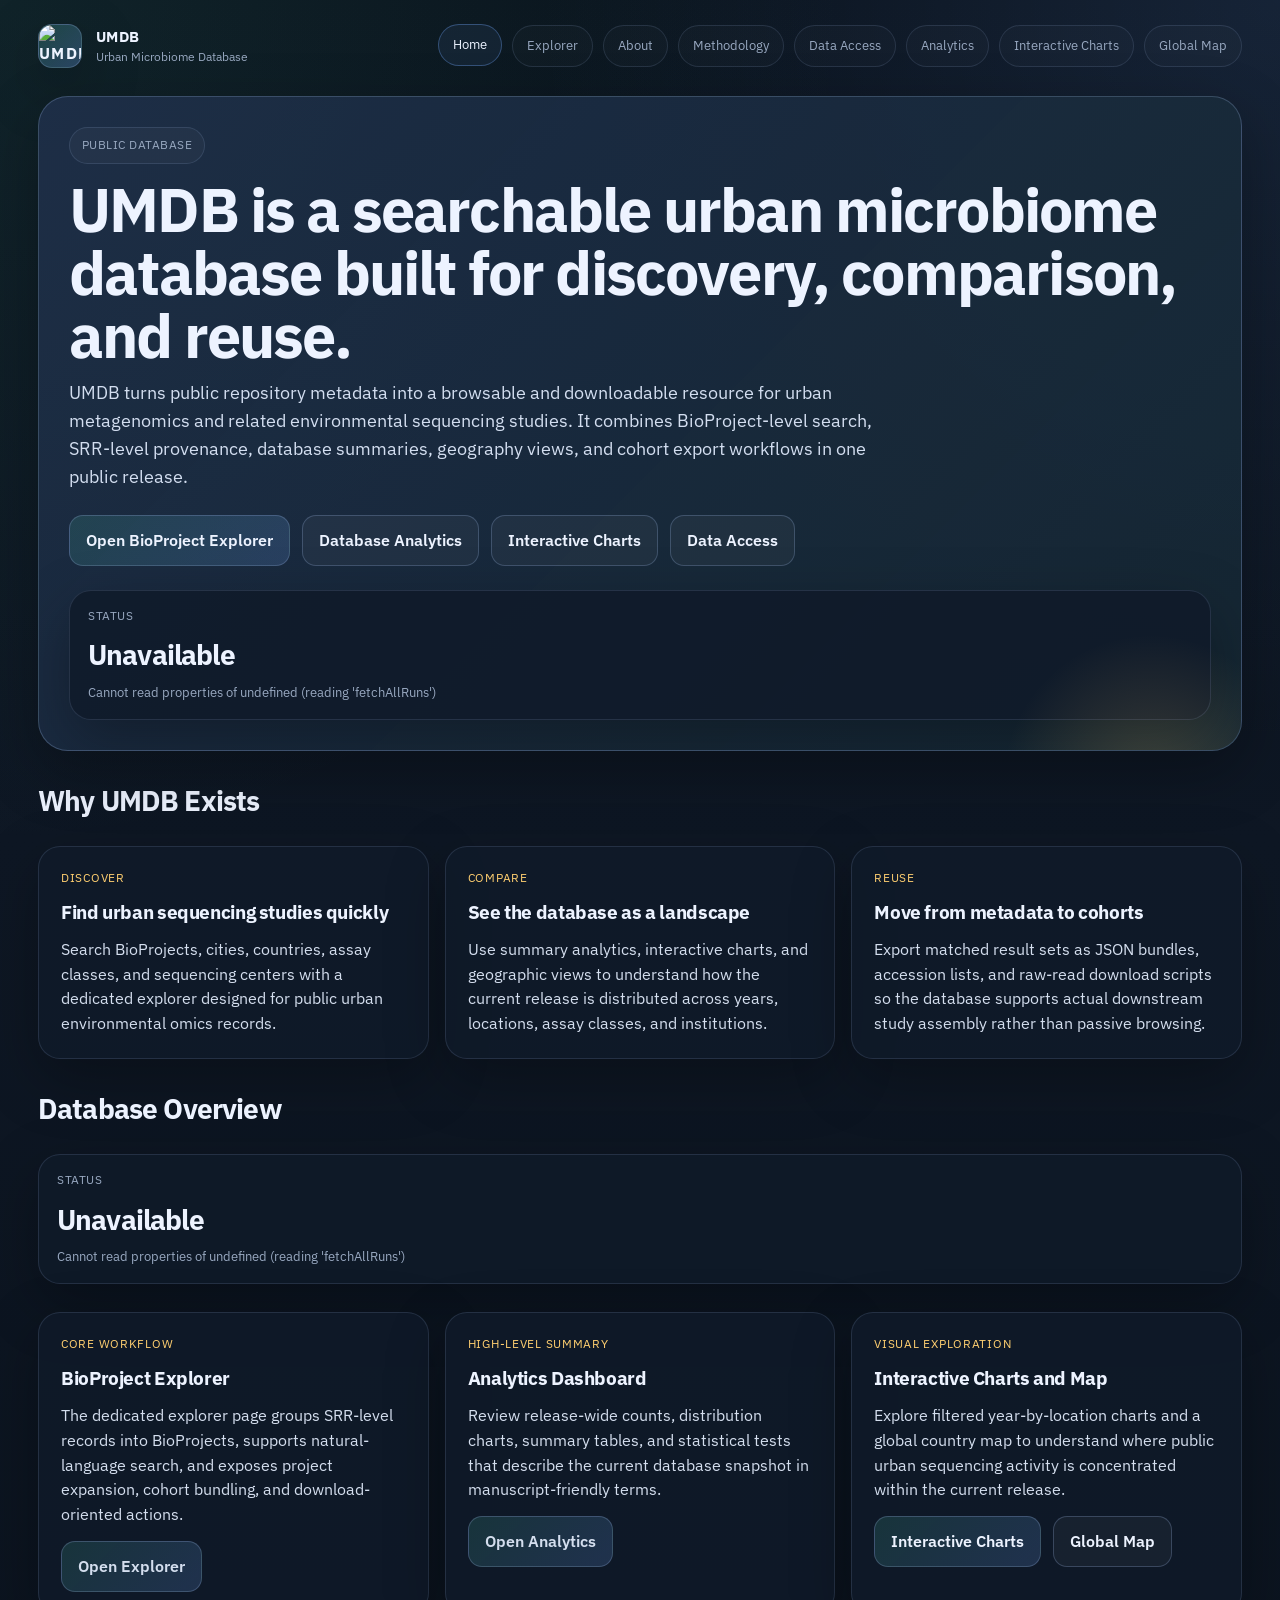
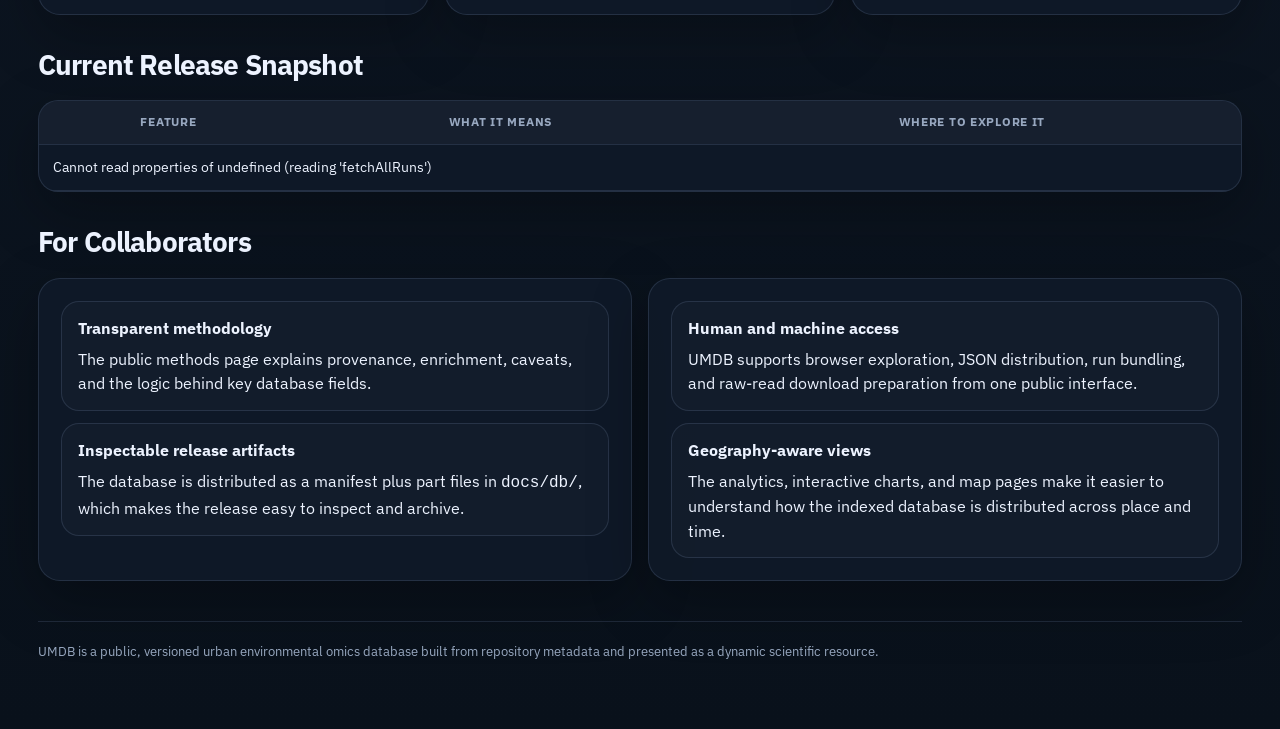
==== commit 84666592: "rebrand 2" ====
--- a/docs/index.html
+++ b/docs/index.html
@@ -3,13 +3,13 @@
 <head>
   <meta charset="utf-8" />
   <meta name="viewport" content="width=device-width,initial-scale=1" />
-  <title>UrbanScope — Urban Environmental Omics Database</title>
-  <meta name="description" content="UrbanScope is a public urban environmental omics database with BioProject search, analytics, interactive charts, downloads, and global coverage views." />
+  <title>UMDB — Urban Microbiome Database</title>
+  <meta name="description" content="UMDB is a public urban microbiome database with BioProject search, analytics, interactive charts, downloads, and global coverage views." />
   <link rel="icon" type="image/png" sizes="16x16" href="./assets/favicon_16.png" />
   <link rel="icon" type="image/png" sizes="32x32" href="./assets/favicon_32.png" />
   <link rel="icon" href="./assets/favicon.ico" />
   <link rel="apple-touch-icon" href="./assets/apple-touch-icon.png" />
-  <meta property="og:image" content="./assets/urbanscope_logo.png" />
+  <meta property="og:image" content="./assets/umdb_logo.png" />
   <link rel="preconnect" href="https://fonts.googleapis.com" />
   <link rel="preconnect" href="https://fonts.gstatic.com" crossorigin />
   <link href="https://fonts.googleapis.com/css2?family=IBM+Plex+Sans:wght@400;500;600;700&display=swap" rel="stylesheet" />
@@ -19,10 +19,10 @@
   <div class="site-shell">
     <nav class="site-nav">
       <a class="site-brand" href="./index.html">
-        <div class="site-brand-mark"><img src="./assets/urbanscope_logo.png" alt="UrbanScope logo" /></div>
+        <div class="site-brand-mark"><img src="./assets/umdb_logo.png" alt="UMDB logo" /></div>
         <div class="site-brand-copy">
-          <strong>UrbanScope</strong>
-          <span>Urban environmental omics resource</span>
+          <strong>UMDB</strong>
+          <span>Urban Microbiome Database</span>
         </div>
       </a>
       <div class="site-links">
@@ -39,9 +39,9 @@
 
     <section class="hero">
       <div class="eyebrow">Public Database</div>
-      <h1>UrbanScope is a searchable urban environmental omics database built for discovery, comparison, and reuse.</h1>
+      <h1>UMDB is a searchable urban microbiome database built for discovery, comparison, and reuse.</h1>
       <p>
-        UrbanScope turns public repository metadata into a browsable and downloadable resource for urban metagenomics and related
+        UMDB turns public repository metadata into a browsable and downloadable resource for urban metagenomics and related
         environmental sequencing studies. It combines BioProject-level search, SRR-level provenance, database summaries, geography views,
         and cohort export workflows in one public release.
       </p>
@@ -58,7 +58,7 @@
 
     <section class="section">
       <div class="section-header">
-        <h2>Why UrbanScope Exists</h2>
+        <h2>Why UMDB Exists</h2>
       </div>
       <div class="card-grid">
         <article class="panel">
@@ -160,7 +160,7 @@
           <div class="info-list">
             <div class="info-item">
               <strong>Human and machine access</strong>
-              UrbanScope supports browser exploration, JSON distribution, run bundling, and raw-read download preparation from one public interface.
+              UMDB supports browser exploration, JSON distribution, run bundling, and raw-read download preparation from one public interface.
             </div>
             <div class="info-item">
               <strong>Geography-aware views</strong>
@@ -172,7 +172,7 @@
     </section>
 
     <footer class="site-footer">
-      UrbanScope is a public, versioned urban environmental omics database built from repository metadata and presented as a dynamic scientific resource.
+      UMDB is a public, versioned urban environmental omics database built from repository metadata and presented as a dynamic scientific resource.
     </footer>
   </div>
 
@@ -217,8 +217,8 @@
       renderTable(snapshotTable, ["Feature", "What It Means", "Where To Explore It"], [], "Loading release snapshot...");
 
       try {
-        const { manifest, allRuns } = await window.UrbanScopeDB.fetchAllRuns();
-        const summary = window.UrbanScopeDB.summarize(allRuns);
+        const { manifest, allRuns } = await window.UMDBDB.fetchAllRuns();
+        const summary = window.UMDBDB.summarize(allRuns);
         const countries = summary.countries.filter((x) => x.name !== "(unknown)");
         const cities = summary.cities.filter((x) => x.name !== "(unknown)");
         const assays = summary.assays.filter((x) => x.name !== "Unknown");
@@ -228,15 +228,15 @@
         const largestProject = summary.projects.slice().sort((a, b) => b.runs.size - a.runs.size)[0];
 
         heroStats.innerHTML = `
-          <div class="metric"><span class="label">SRR Records</span><span class="value">${window.UrbanScopeDB.formatNumber(summary.totalRuns)}</span><span class="note">Run-level records in the current release</span></div>
-          <div class="metric"><span class="label">BioProjects</span><span class="value">${window.UrbanScopeDB.formatNumber(summary.totalProjects)}</span><span class="note">Project-level entries available for browsing</span></div>
-          <div class="metric"><span class="label">Countries</span><span class="value">${window.UrbanScopeDB.formatNumber(summary.totalCountries)}</span><span class="note">Resolved country labels in the current release</span></div>
+          <div class="metric"><span class="label">SRR Records</span><span class="value">${window.UMDBDB.formatNumber(summary.totalRuns)}</span><span class="note">Run-level records in the current release</span></div>
+          <div class="metric"><span class="label">BioProjects</span><span class="value">${window.UMDBDB.formatNumber(summary.totalProjects)}</span><span class="note">Project-level entries available for browsing</span></div>
+          <div class="metric"><span class="label">Countries</span><span class="value">${window.UMDBDB.formatNumber(summary.totalCountries)}</span><span class="note">Resolved country labels in the current release</span></div>
           <div class="metric"><span class="label">Geo Completeness</span><span class="value">${geoPct}%</span><span class="note">Runs with both country and city available</span></div>
         `;
 
         overviewMetrics.innerHTML = `
           <div class="metric"><span class="label">Generated</span><span class="value" style="font-size:22px">${formatTimestamp(manifest.generated_utc || manifest.generated || "")}</span><span class="note">Timestamp of the public release manifest</span></div>
-          <div class="metric"><span class="label">Resolved Cities</span><span class="value">${window.UrbanScopeDB.formatNumber(summary.totalCities)}</span><span class="note">Distinct city labels currently available</span></div>
+          <div class="metric"><span class="label">Resolved Cities</span><span class="value">${window.UMDBDB.formatNumber(summary.totalCities)}</span><span class="note">Distinct city labels currently available</span></div>
           <div class="metric"><span class="label">Assay Classes</span><span class="value" style="font-size:20px">${assays.slice(0, 6).map((x) => x.name).join(", ") || "Unavailable"}</span><span class="note">Observed assay categories in the current release${assays.length > 6 ? " with additional lower-frequency classes in the analytics view" : ""}</span></div>
           <div class="metric"><span class="label">Year Span</span><span class="value">${years.length ? years[0].name + " to " + years[years.length - 1].name : "NA"}</span><span class="note">Observed dated run years in the loaded records</span></div>
           <div class="metric"><span class="label">Download Paths</span><span class="value">${downloadPct}%</span><span class="note">Runs carrying a source download path</span></div>
@@ -247,17 +247,17 @@
           [
             [
               "Largest BioProject",
-              largestProject ? `${largestProject.accession} with ${window.UrbanScopeDB.formatNumber(largestProject.runs.size)} runs` : "Unavailable",
+              largestProject ? `${largestProject.accession} with ${window.UMDBDB.formatNumber(largestProject.runs.size)} runs` : "Unavailable",
               `<a href="./explorer.html">BioProject Explorer</a>`
             ],
             [
               "Top Country Bucket",
-              countries[0] ? `${countries[0].name} with ${window.UrbanScopeDB.formatNumber(countries[0].count)} runs` : "Unavailable",
+              countries[0] ? `${countries[0].name} with ${window.UMDBDB.formatNumber(countries[0].count)} runs` : "Unavailable",
               `<a href="./global-map.html">Global Map</a>`
             ],
             [
               "Top City Bucket",
-              cities[0] ? `${cities[0].name} with ${window.UrbanScopeDB.formatNumber(cities[0].count)} runs` : "Unavailable",
+              cities[0] ? `${cities[0].name} with ${window.UMDBDB.formatNumber(cities[0].count)} runs` : "Unavailable",
               `<a href="./explore.html">Interactive Charts</a>`
             ],
             [
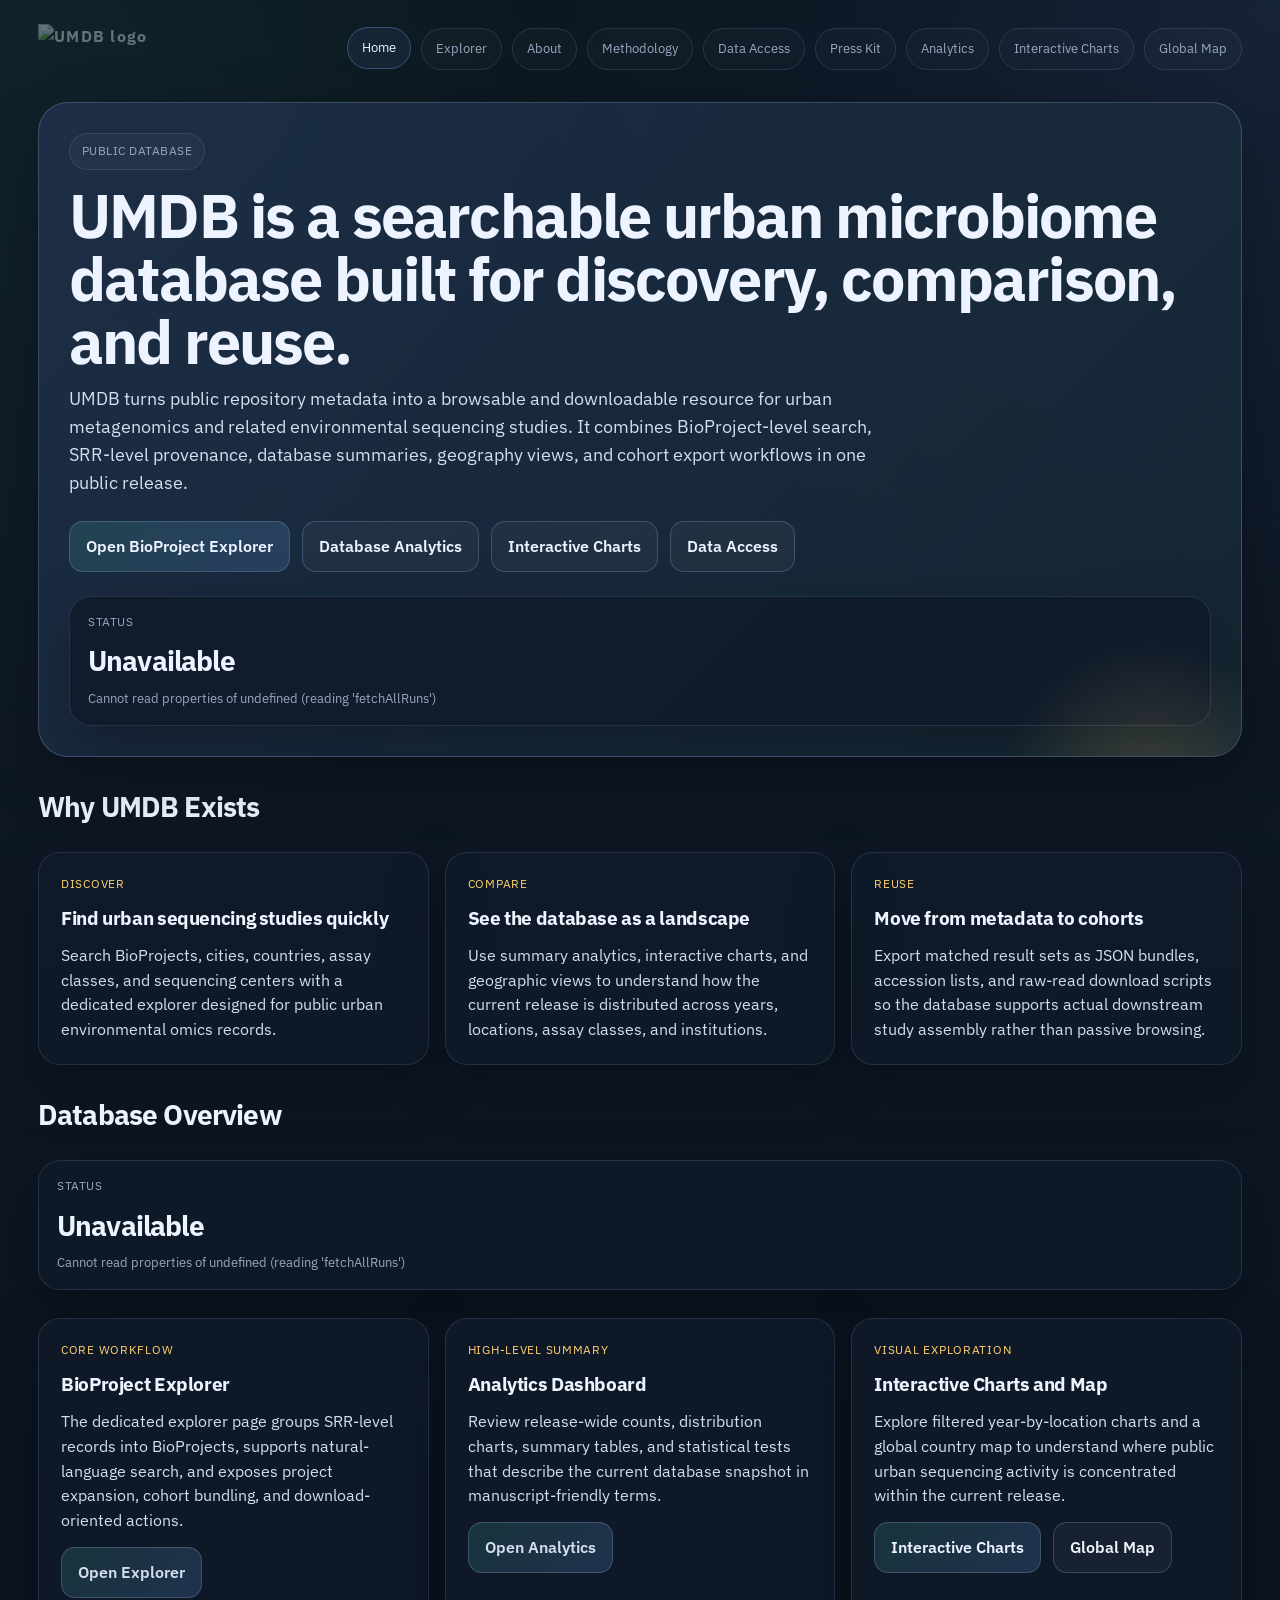
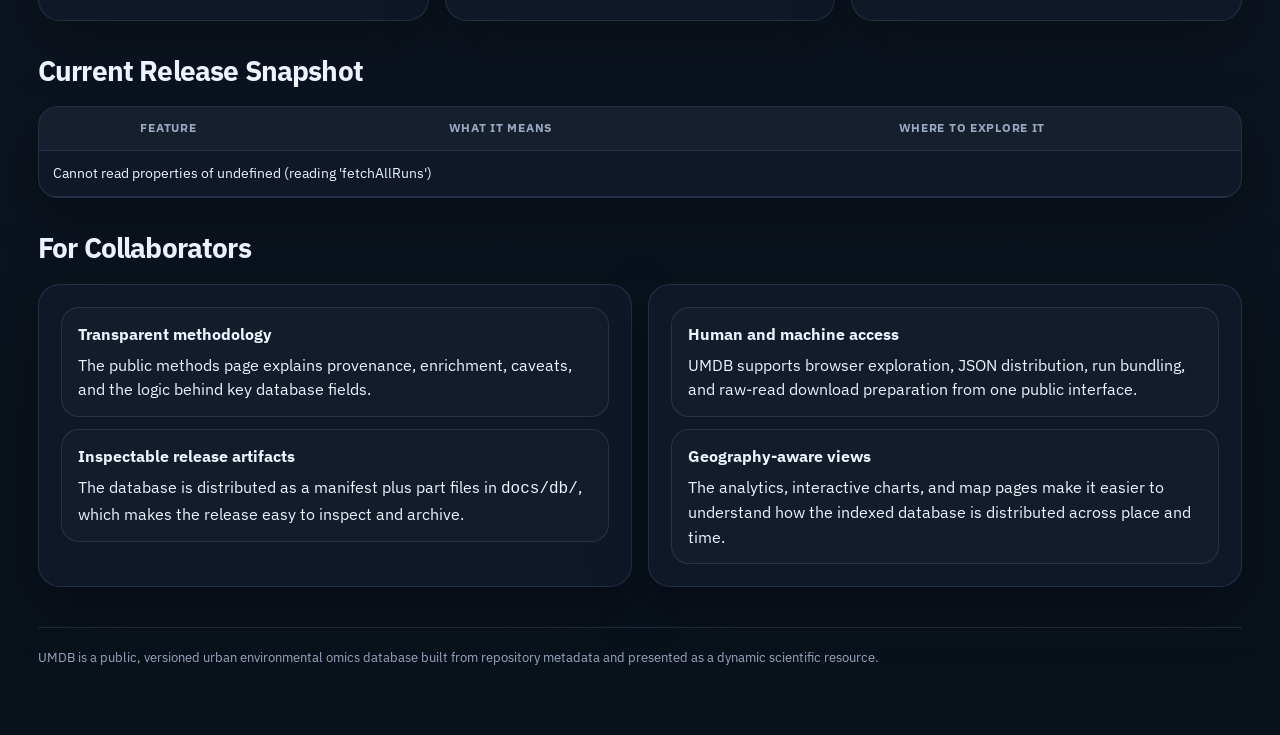
==== commit b99ebd07: "logo update" ====
--- a/docs/index.html
+++ b/docs/index.html
@@ -9,7 +9,7 @@
   <link rel="icon" type="image/png" sizes="32x32" href="./assets/favicon_32.png" />
   <link rel="icon" href="./assets/favicon.ico" />
   <link rel="apple-touch-icon" href="./assets/apple-touch-icon.png" />
-  <meta property="og:image" content="./assets/umdb_logo.png" />
+  <meta property="og:image" content="./assets/umdb-logo.png" />
   <link rel="preconnect" href="https://fonts.googleapis.com" />
   <link rel="preconnect" href="https://fonts.gstatic.com" crossorigin />
   <link href="https://fonts.googleapis.com/css2?family=IBM+Plex+Sans:wght@400;500;600;700&display=swap" rel="stylesheet" />
@@ -19,7 +19,7 @@
   <div class="site-shell">
     <nav class="site-nav">
       <a class="site-brand" href="./index.html">
-        <div class="site-brand-mark"><img src="./assets/umdb_logo.png" alt="UMDB logo" /></div>
+        <div class="site-brand-mark"><img src="./assets/umdb-logo.png" alt="UMDB logo" /></div>
         <div class="site-brand-copy">
           <strong>UMDB</strong>
           <span>Urban Microbiome Database</span>
@@ -31,6 +31,7 @@
         <a href="./about.html">About</a>
         <a href="./methodology.html">Methodology</a>
         <a href="./data.html">Data Access</a>
+        <a href="./press-kit.html">Press Kit</a>
         <a href="./analytics.html">Analytics</a>
         <a href="./explore.html">Interactive Charts</a>
         <a href="./global-map.html">Global Map</a>
--- a/docs/assets/site.css
+++ b/docs/assets/site.css
@@ -50,30 +50,36 @@
 
 .site-brand{
   display:flex;
-  gap:14px;
+  gap:0;
   align-items:center;
   text-decoration:none;
 }
 
 .site-brand-mark{
-  width:44px;
-  height:44px;
-  border-radius:14px;
-  background:linear-gradient(135deg, rgba(78,197,168,.22), rgba(115,167,255,.28));
-  border:1px solid var(--line-strong);
-  box-shadow:var(--shadow);
+  width:clamp(132px, 16vw, 196px);
+  height:clamp(34px, 4.6vw, 50px);
+  border-radius:0;
+  background:none;
+  border:none;
+  box-shadow:none;
   display:grid;
   place-items:center;
   font-weight:700;
   letter-spacing:.08em;
-  overflow:hidden;
+  overflow:visible;
 }
 
 .site-brand-mark img{
   width:100%;
   height:100%;
-  object-fit:cover;
-  display:block;
+  object-fit:contain;
+  display:block;
+  opacity:.38;
+  transition:opacity .18s ease;
+}
+
+.site-brand-copy{
+  display:none;
 }
 
 .site-brand-copy strong{
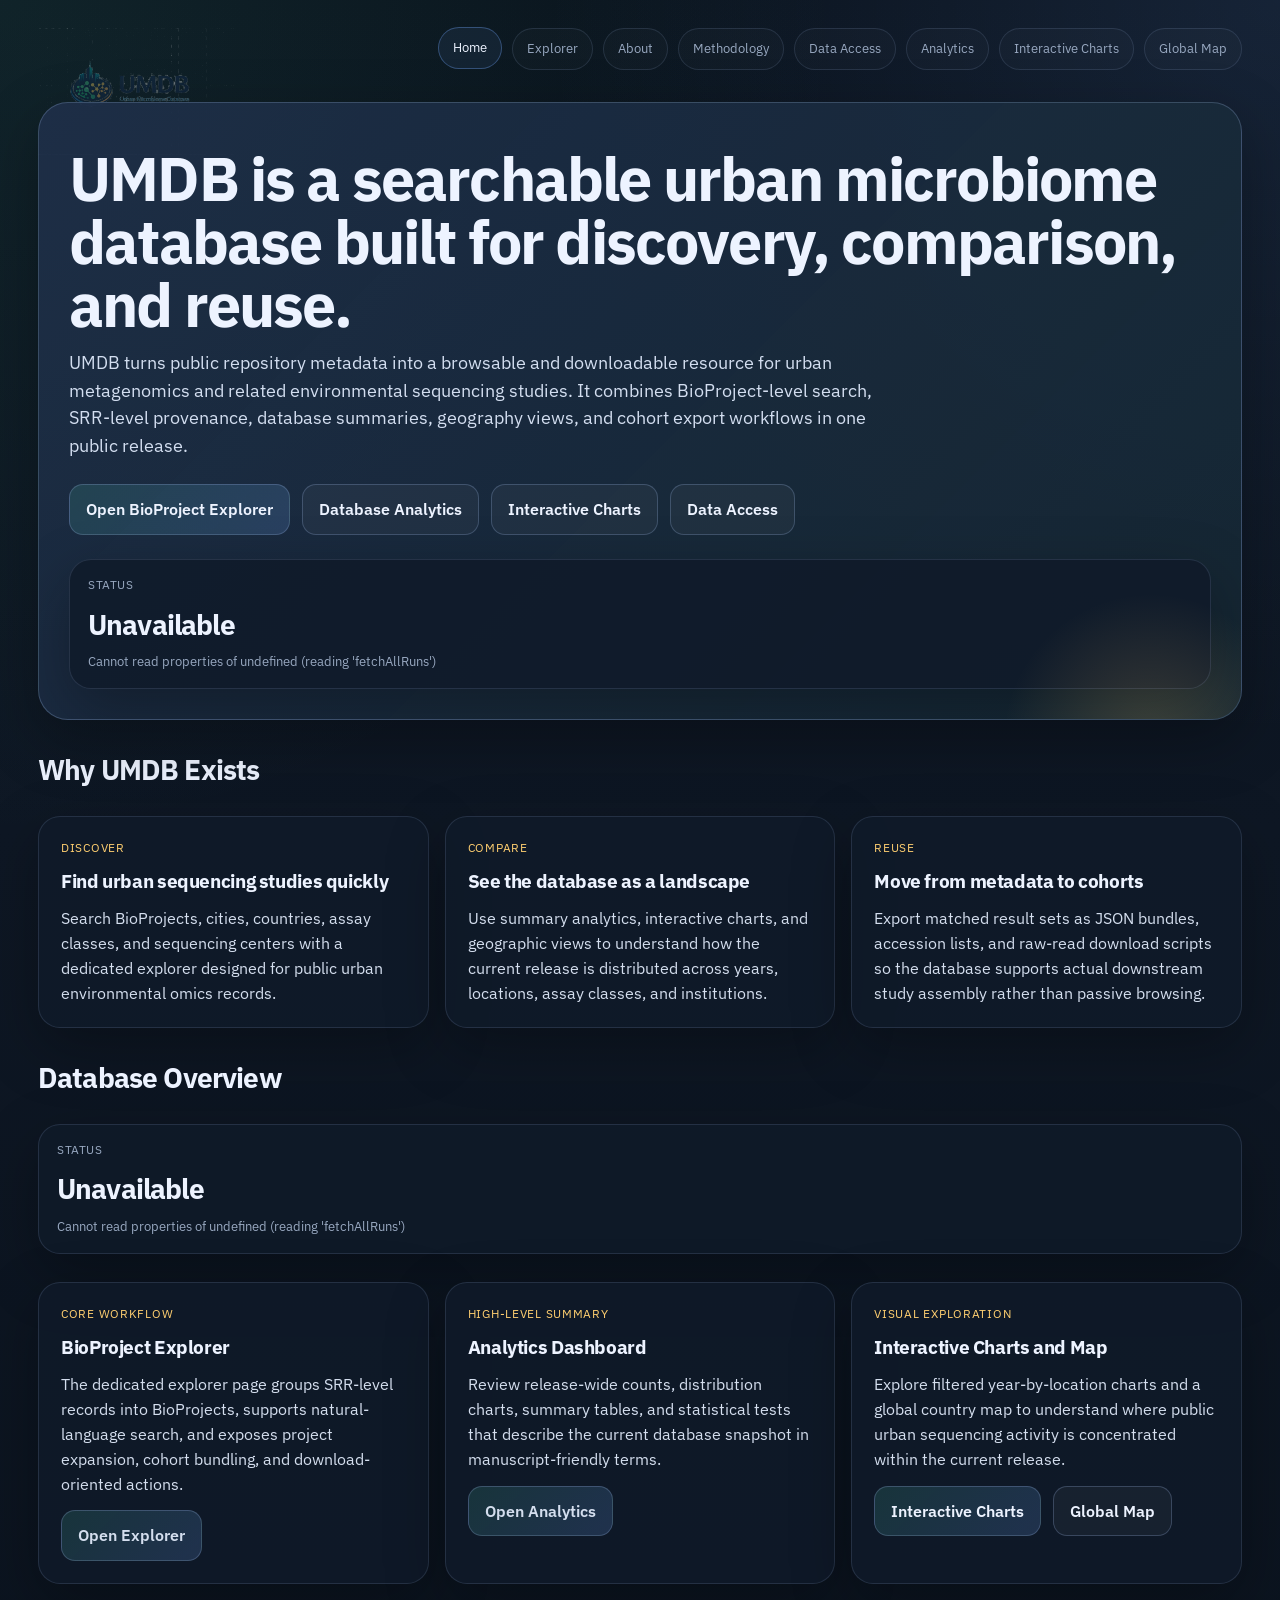
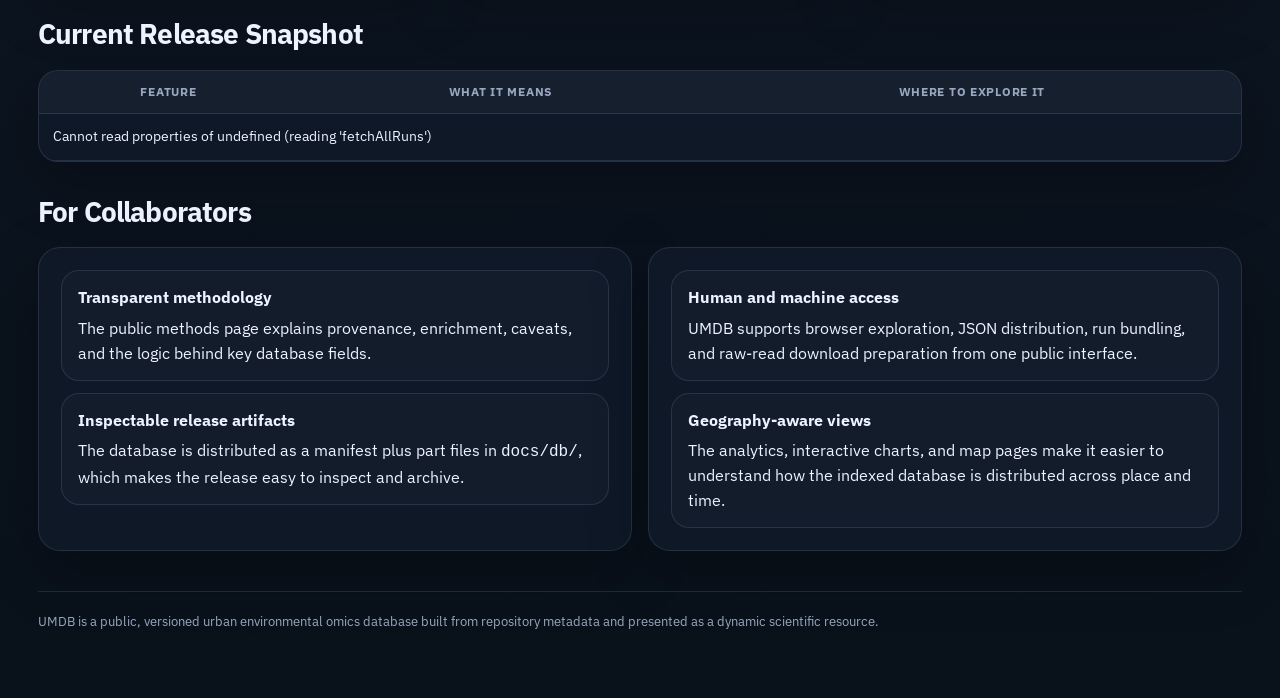
==== commit d97b0212: "logo fix" ====
--- a/docs/index.html
+++ b/docs/index.html
@@ -31,7 +31,6 @@
         <a href="./about.html">About</a>
         <a href="./methodology.html">Methodology</a>
         <a href="./data.html">Data Access</a>
-        <a href="./press-kit.html">Press Kit</a>
         <a href="./analytics.html">Analytics</a>
         <a href="./explore.html">Interactive Charts</a>
         <a href="./global-map.html">Global Map</a>
@@ -39,7 +38,6 @@
     </nav>
 
     <section class="hero">
-      <div class="eyebrow">Public Database</div>
       <h1>UMDB is a searchable urban microbiome database built for discovery, comparison, and reuse.</h1>
       <p>
         UMDB turns public repository metadata into a browsable and downloadable resource for urban metagenomics and related
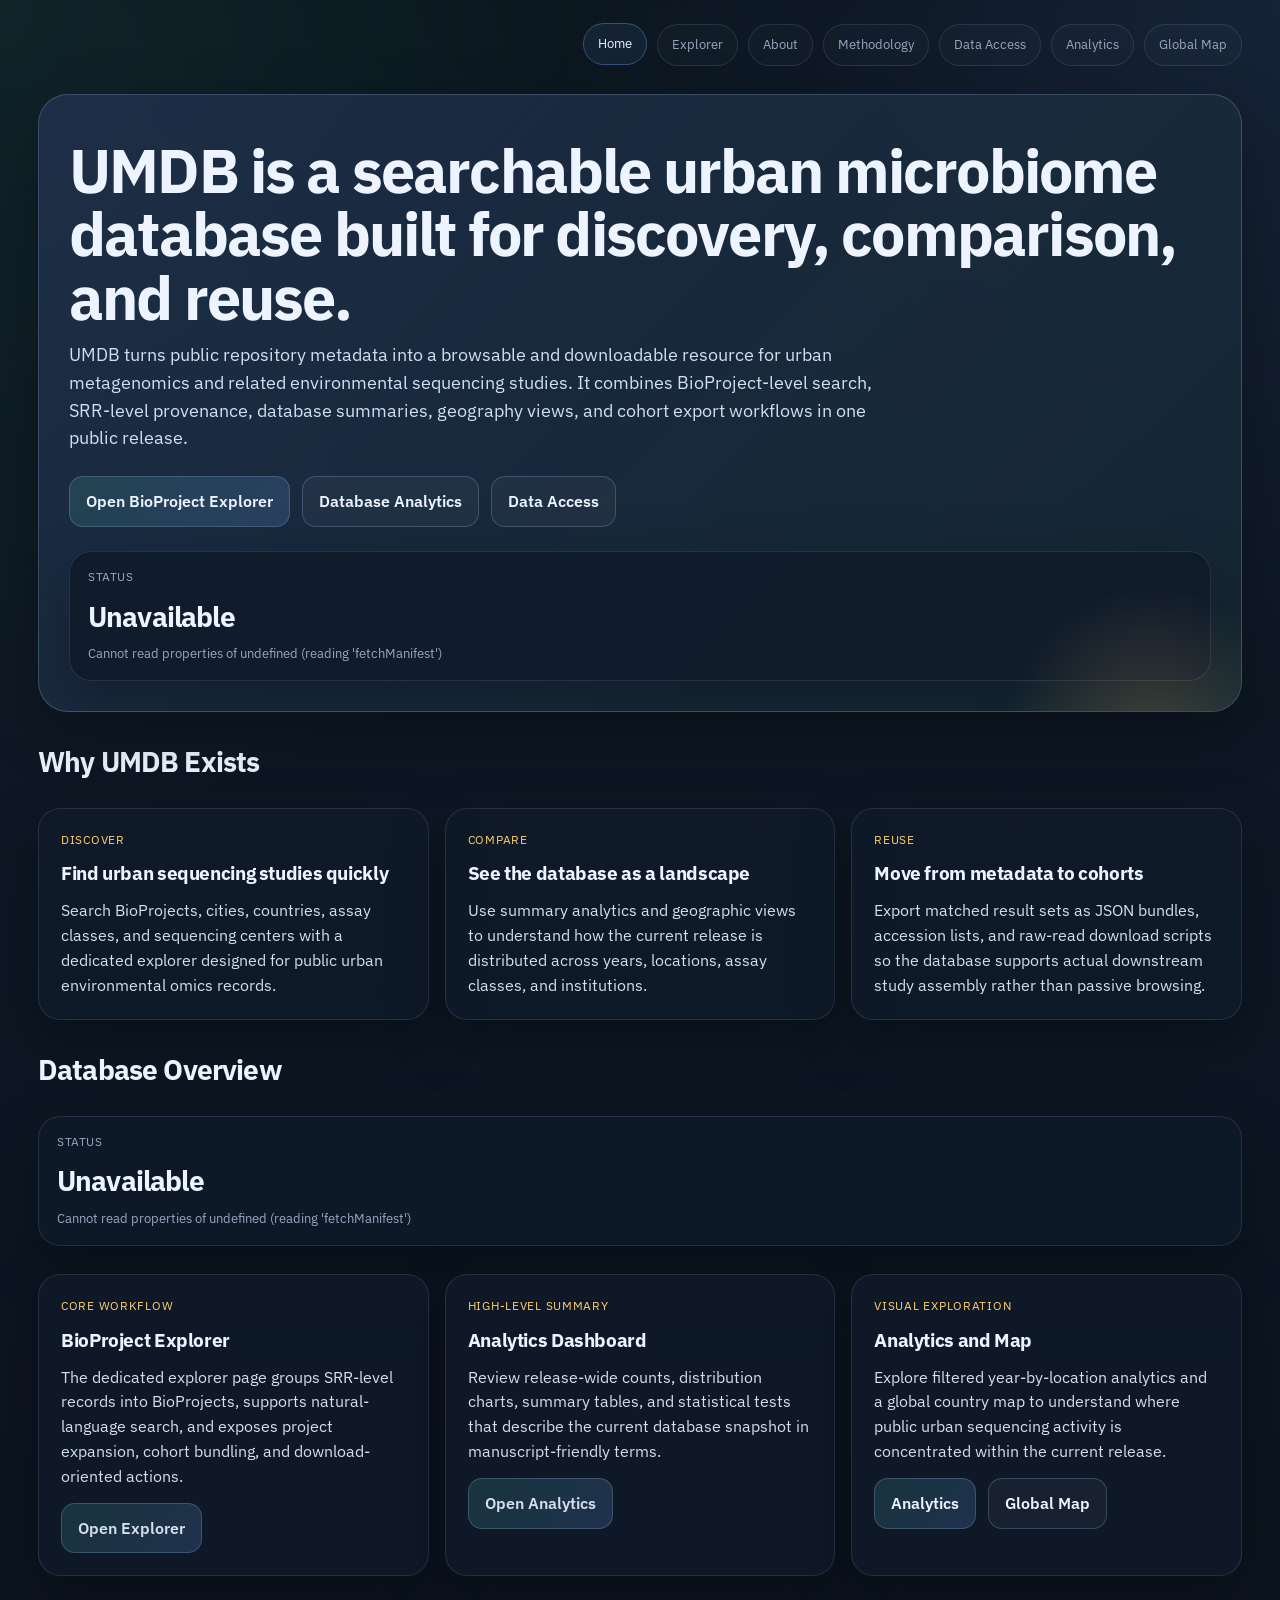
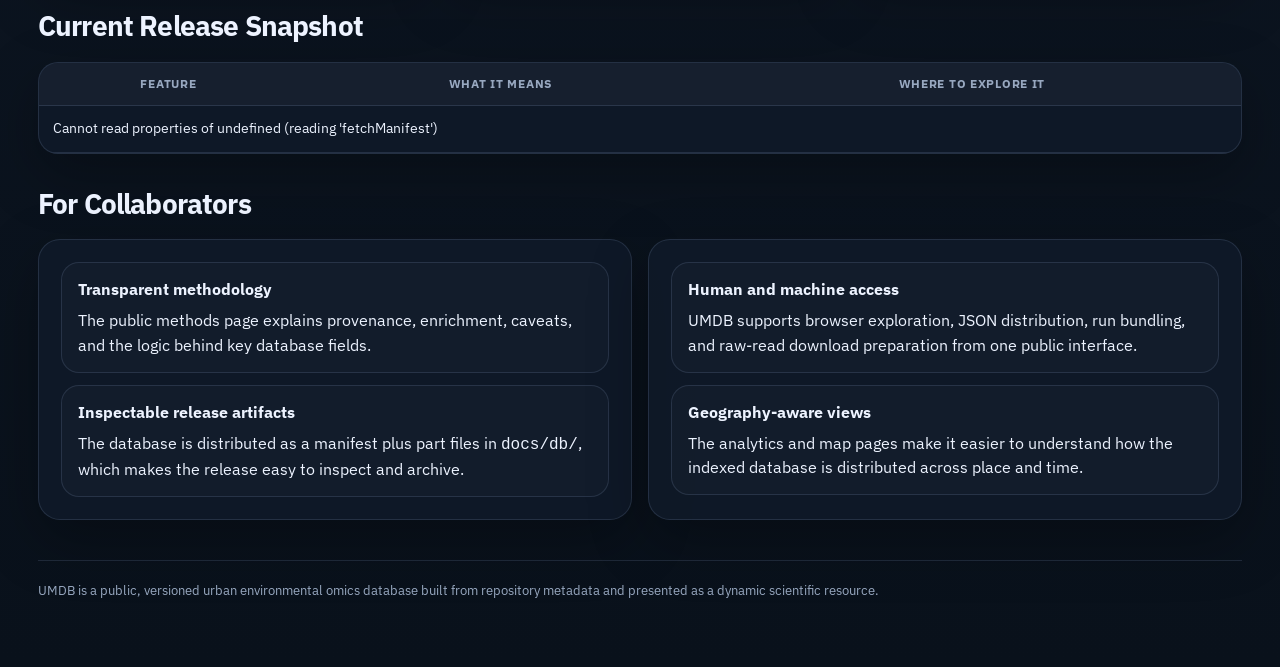
==== commit 2d72b59c: "db updates" ====
--- a/docs/index.html
+++ b/docs/index.html
@@ -4,7 +4,7 @@
   <meta charset="utf-8" />
   <meta name="viewport" content="width=device-width,initial-scale=1" />
   <title>UMDB — Urban Microbiome Database</title>
-  <meta name="description" content="UMDB is a public urban microbiome database with BioProject search, analytics, interactive charts, downloads, and global coverage views." />
+  <meta name="description" content="UMDB is a public urban microbiome database with BioProject search, analytics, downloads, and global coverage views." />
   <link rel="icon" type="image/png" sizes="16x16" href="./assets/favicon_16.png" />
   <link rel="icon" type="image/png" sizes="32x32" href="./assets/favicon_32.png" />
   <link rel="icon" href="./assets/favicon.ico" />
@@ -32,7 +32,6 @@
         <a href="./methodology.html">Methodology</a>
         <a href="./data.html">Data Access</a>
         <a href="./analytics.html">Analytics</a>
-        <a href="./explore.html">Interactive Charts</a>
         <a href="./global-map.html">Global Map</a>
       </div>
     </nav>
@@ -47,7 +46,6 @@
       <div class="hero-actions">
         <a class="button-link primary" href="./explorer.html">Open BioProject Explorer</a>
         <a class="button-link" href="./analytics.html">Database Analytics</a>
-        <a class="button-link" href="./explore.html">Interactive Charts</a>
         <a class="button-link" href="./data.html">Data Access</a>
       </div>
       <div class="hero-stats" id="heroStats">
@@ -72,7 +70,7 @@
           <div class="kicker">Compare</div>
           <h3>See the database as a landscape</h3>
           <p>
-            Use summary analytics, interactive charts, and geographic views to understand how the current release is distributed across
+            Use summary analytics and geographic views to understand how the current release is distributed across
             years, locations, assay classes, and institutions.
           </p>
         </article>
@@ -118,13 +116,13 @@
         </article>
         <article class="panel">
           <div class="kicker">Visual Exploration</div>
-          <h3>Interactive Charts and Map</h3>
-          <p>
-            Explore filtered year-by-location charts and a global country map to understand where public urban sequencing activity is
+          <h3>Analytics and Map</h3>
+          <p>
+            Explore filtered year-by-location analytics and a global country map to understand where public urban sequencing activity is
             concentrated within the current release.
           </p>
           <div class="hero-actions" style="margin-top:14px">
-            <a class="button-link primary" href="./explore.html">Interactive Charts</a>
+            <a class="button-link primary" href="./analytics.html">Analytics</a>
             <a class="button-link" href="./global-map.html">Global Map</a>
           </div>
         </article>
@@ -163,7 +161,7 @@
             </div>
             <div class="info-item">
               <strong>Geography-aware views</strong>
-              The analytics, interactive charts, and map pages make it easier to understand how the indexed database is distributed across place and time.
+              The analytics and map pages make it easier to understand how the indexed database is distributed across place and time.
             </div>
           </div>
         </div>
@@ -176,6 +174,7 @@
   </div>
 
   <script src="./assets/db.js"></script>
+  <script src="./assets/page-loading.js"></script>
   <script>
     (async () => {
       const heroStats = document.getElementById("heroStats");
@@ -216,15 +215,17 @@
       renderTable(snapshotTable, ["Feature", "What It Means", "Where To Explore It"], [], "Loading release snapshot...");
 
       try {
-        const { manifest, allRuns } = await window.UMDBDB.fetchAllRuns();
-        const summary = window.UMDBDB.summarize(allRuns);
+        const [manifest, summary] = await Promise.all([
+          window.UMDBDB.fetchManifest(),
+          window.UMDBDB.fetchSummary()
+        ]);
         const countries = summary.countries.filter((x) => x.name !== "(unknown)");
         const cities = summary.cities.filter((x) => x.name !== "(unknown)");
         const assays = summary.assays.filter((x) => x.name !== "Unknown");
         const years = summary.years.slice().sort((a, b) => Number(a.name) - Number(b.name));
         const geoPct = Math.round((summary.geoResolvedRuns / Math.max(summary.totalRuns, 1)) * 100);
         const downloadPct = Math.round((summary.downloadableRuns / Math.max(summary.totalRuns, 1)) * 100);
-        const largestProject = summary.projects.slice().sort((a, b) => b.runs.size - a.runs.size)[0];
+        const largestProject = summary.largestProject;
 
         heroStats.innerHTML = `
           <div class="metric"><span class="label">SRR Records</span><span class="value">${window.UMDBDB.formatNumber(summary.totalRuns)}</span><span class="note">Run-level records in the current release</span></div>
@@ -246,7 +247,7 @@
           [
             [
               "Largest BioProject",
-              largestProject ? `${largestProject.accession} with ${window.UMDBDB.formatNumber(largestProject.runs.size)} runs` : "Unavailable",
+              largestProject ? `${largestProject.accession} with ${window.UMDBDB.formatNumber(largestProject.run_count)} runs` : "Unavailable",
               `<a href="./explorer.html">BioProject Explorer</a>`
             ],
             [
@@ -257,7 +258,7 @@
             [
               "Top City Bucket",
               cities[0] ? `${cities[0].name} with ${window.UMDBDB.formatNumber(cities[0].count)} runs` : "Unavailable",
-              `<a href="./explore.html">Interactive Charts</a>`
+              `<a href="./analytics.html">Analytics</a>`
             ],
             [
               "Largest Assay Bucket",
--- a/docs/assets/site.css
+++ b/docs/assets/site.css
@@ -56,26 +56,11 @@
 }
 
 .site-brand-mark{
-  width:clamp(132px, 16vw, 196px);
-  height:clamp(34px, 4.6vw, 50px);
-  border-radius:0;
-  background:none;
-  border:none;
-  box-shadow:none;
-  display:grid;
-  place-items:center;
-  font-weight:700;
-  letter-spacing:.08em;
-  overflow:visible;
+  display:none;
 }
 
 .site-brand-mark img{
-  width:100%;
-  height:100%;
-  object-fit:contain;
-  display:block;
-  opacity:.38;
-  transition:opacity .18s ease;
+  display:none;
 }
 
 .site-brand-copy{
